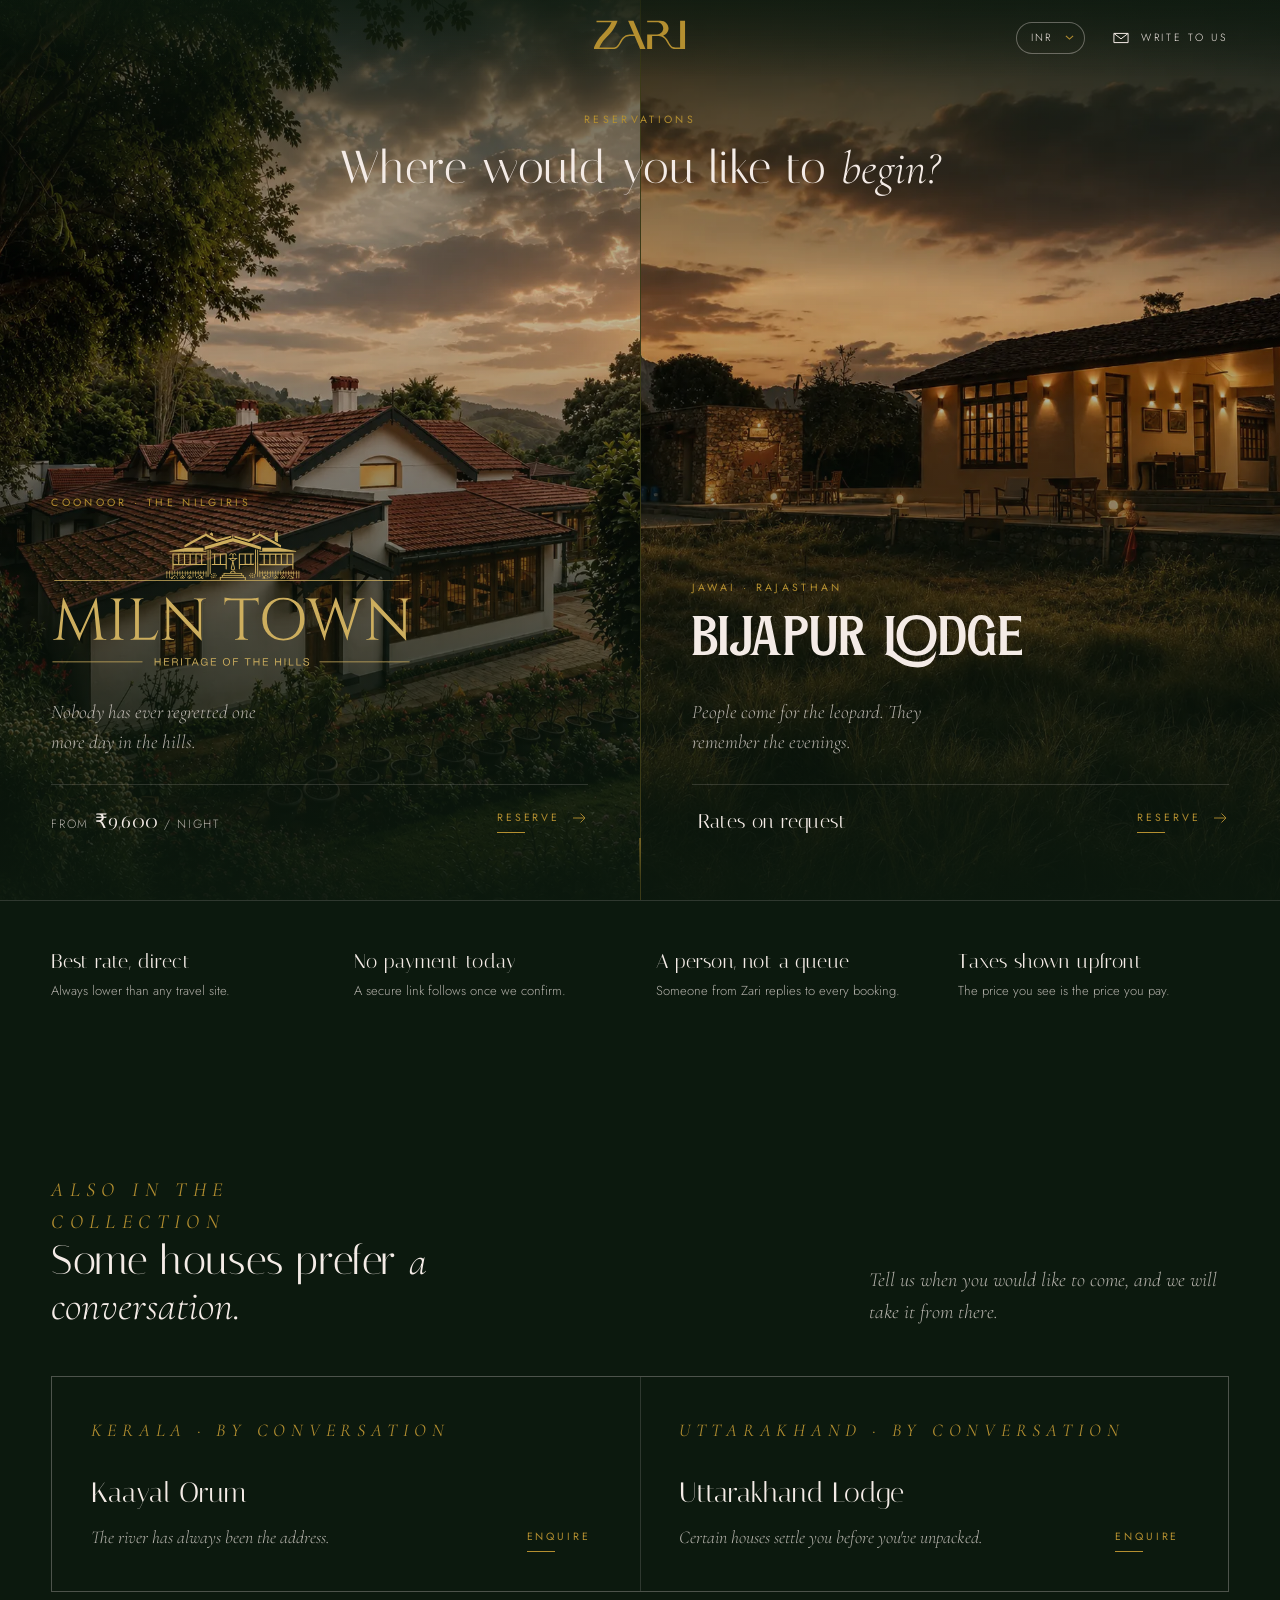
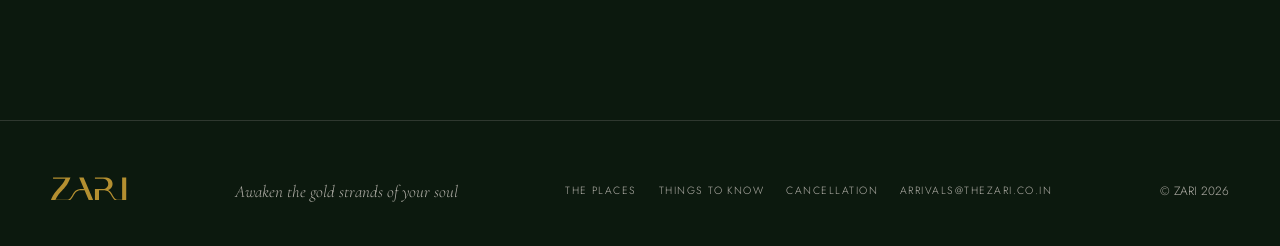
==== index.html @ 020447b3 "Add ZARI direct booking experience Replaces the Stayflexi booking engine with a branded, mobile-firs" ====
<!doctype html>
<html lang="en">
<head>
  <meta charset="utf-8">
  <meta name="viewport" content="width=device-width, initial-scale=1, viewport-fit=cover">
  <title>Reserve Your Stay · ZARI</title>
  <meta name="description" content="Reserve a stay at a ZARI house — Miln Town in the Nilgiris or Bijapur Lodge in leopard country. Best rates, booked directly.">
  <meta name="theme-color" content="#0C190E">
  <meta property="og:title" content="Reserve Your Stay · ZARI">
  <meta property="og:description" content="Places with a life of their own. Book directly with ZARI.">
  <meta property="og:image" content="assets/img/hero-miln-town.webp">
  <link rel="icon" href="assets/logos/zari.svg" type="image/svg+xml">

  <link rel="preconnect" href="https://fonts.googleapis.com">
  <link rel="preconnect" href="https://fonts.gstatic.com" crossorigin>
  <link href="https://fonts.googleapis.com/css2?family=Cormorant+Garamond:ital,wght@0,400;0,500;1,300;1,400&family=Italiana&family=Jost:wght@300;400;500&display=swap" rel="stylesheet">
  <link rel="stylesheet" href="assets/css/zari.css">
  <link rel="preload" as="image" href="assets/img/hero-miln-town.webp">
</head>
<body>
  <a class="skip" href="#view">Skip to content</a>

  <header class="topbar" id="topbar">
    <div class="topbar__left">
      <a class="topbar__back" href="#/" hidden>
        <svg viewBox="0 0 24 24" aria-hidden="true"><path d="M15 5l-7 7 7 7" fill="none" stroke="currentColor" stroke-width="1.3"/></svg>
        <span>All houses</span>
      </a>
    </div>
    <a class="topbar__logo" href="#/" aria-label="ZARI — all houses" data-logo="zari"></a>
    <div class="topbar__right">
      <label class="currency">
        <span class="sr-only">Display currency</span>
        <select id="currency"></select>
      </label>
      <a class="topbar__help" id="help-link" href="mailto:arrivals@thezari.co.in" aria-label="Write to reservations">
        <svg viewBox="0 0 24 24" aria-hidden="true"><path d="M3.5 6.5h17v11h-17z M3.5 6.5l8.5 6.5 8.5-6.5" fill="none" stroke="currentColor" stroke-width="1.2"/></svg>
        <span>Write to us</span>
      </a>
    </div>
  </header>

  <main id="view" tabindex="-1"></main>

  <div class="mobilebar" id="mobilebar" hidden></div>
  <div class="layer" id="layer" hidden></div>
  <div class="toast" id="toast" role="status" aria-live="polite"></div>

  <noscript>
    <p style="padding:6rem 1.5rem;text-align:center;color:#F4EBE6;font-family:Georgia,serif">
      Reservations need JavaScript. You can also write to
      <a style="color:#B48F30" href="mailto:arrivals@thezari.co.in">arrivals@thezari.co.in</a>.
    </p>
  </noscript>

  <script src="assets/js/logos.js"></script>
  <script src="assets/js/data.js"></script>
  <script src="assets/js/app.js"></script>
</body>
</html>
---- assets/css/zari.css ----
/* ==========================================================================
   ZARI — Reservations
   Palette: forest #0C190E / #112616 · cream #F4EBE6 / sand #E0D5CE
            gold #B48F30 · earth #291613
   Type:    Italiana (display) · Cormorant Garamond (voice) · Jost (UI)
   ========================================================================== */

:root {
  --forest-950: #0C190E;
  --forest-900: #112616;
  --forest-800: #1A3322;
  --forest-700: #26422F;
  --cream: #F4EBE6;
  --cream-2: #FAF5F1;
  --sand: #E0D5CE;
  --sand-2: #D3C5BB;
  --gold: #B48F30;
  --gold-soft: #CDAE5E;
  --gold-ink: #8A6A1F;        /* gold for text on cream (AA for large text) */
  --earth: #291613;
  --earth-70: rgba(41, 22, 19, .72);
  --earth-50: rgba(41, 22, 19, .55);
  --earth-15: rgba(41, 22, 19, .14);
  --earth-08: rgba(41, 22, 19, .08);
  --on-dark: #F4EBE6;
  --on-dark-70: rgba(244, 235, 230, .72);
  --on-dark-45: rgba(244, 235, 230, .45);
  --on-dark-15: rgba(244, 235, 230, .15);
  --danger: #9B3B2A;

  --display: "Italiana", "Didot", Georgia, serif;
  --serif: "Cormorant Garamond", Georgia, serif;
  --sans: "Jost", "Helvetica Neue", Arial, sans-serif;

  --gutter: clamp(16px, 4vw, 56px);
  --max: 1320px;
  --radius: 2px;
  --ease: cubic-bezier(.22, .61, .36, 1);
  --ease-slow: cubic-bezier(.16, 1, .3, 1);
  --topbar-h: 76px;
}

*, *::before, *::after { box-sizing: border-box; }
[hidden] { display: none !important; }
html { -webkit-text-size-adjust: 100%; scroll-behavior: smooth; }
body {
  margin: 0;
  background: var(--forest-950);
  color: var(--earth);
  font-family: var(--sans);
  font-weight: 300;
  font-size: 15px;
  line-height: 1.6;
  -webkit-font-smoothing: antialiased;
  text-rendering: optimizeLegibility;
  overflow-x: hidden;
}
img { display: block; max-width: 100%; }
button, input, select, textarea { font: inherit; color: inherit; }
button { cursor: pointer; background: none; border: 0; padding: 0; }
a { color: inherit; }
:focus-visible { outline: 1px solid var(--gold); outline-offset: 3px; }
.sr-only { position: absolute; width: 1px; height: 1px; overflow: hidden; clip: rect(0 0 0 0); white-space: nowrap; }
.skip { position: absolute; left: -999px; top: 8px; z-index: 100; background: var(--cream); color: var(--forest-950); padding: 8px 14px; }
.skip:focus { left: 8px; }
main:focus { outline: none; }
body.is-locked { overflow: hidden; }

/* ---------- Type ---------- */
.eyebrow {
  font-family: var(--sans);
  font-size: 10.5px;
  font-weight: 400;
  letter-spacing: .32em;
  text-transform: uppercase;
  margin: 0 0 18px;
  color: var(--gold-ink);
}
.on-dark .eyebrow, .eyebrow--light { color: var(--gold); }
.display {
  font-family: var(--display);
  font-weight: 400;
  letter-spacing: .01em;
  line-height: 1.08;
  margin: 0;
}
.display em, h1 em, h2 em {
  font-family: var(--serif);
  font-style: italic;
  font-weight: 300;
  letter-spacing: 0;
}
.voice { font-family: var(--serif); font-style: italic; font-weight: 300; }
.rule { display: block; width: 42px; height: 1px; background: var(--gold); margin: 22px 0; border: 0; }

/* ---------- Buttons ---------- */
.btn {
  display: inline-flex; align-items: center; justify-content: center; gap: 12px;
  min-height: 52px; padding: 0 30px;
  font-family: var(--sans); font-size: 11px; font-weight: 500;
  letter-spacing: .26em; text-transform: uppercase; text-decoration: none;
  border: 1px solid transparent; border-radius: var(--radius);
  transition: background .4s var(--ease), color .4s var(--ease), border-color .4s var(--ease), transform .4s var(--ease);
  white-space: nowrap;
}
.btn svg { width: 16px; height: 16px; transition: transform .4s var(--ease); }
.btn:hover svg { transform: translateX(4px); }
.btn--gold { background: var(--gold); color: var(--forest-950); }
.btn--gold:hover { background: var(--gold-soft); }
.btn--dark { background: var(--forest-950); color: var(--cream); }
.btn--dark:hover { background: var(--forest-800); }
.btn--ghost { border-color: var(--earth-15); color: var(--earth); }
.btn--ghost:hover { border-color: var(--earth); }
.btn--ghost-light { border-color: var(--on-dark-45); color: var(--on-dark); }
.btn--ghost-light:hover { border-color: var(--on-dark); background: rgba(244,235,230,.06); }
.btn--block { width: 100%; }
.btn[disabled], .btn.is-disabled { opacity: .45; pointer-events: none; }

.link-line {
  display: inline-flex; align-items: center; gap: 10px;
  font-size: 10.5px; font-weight: 400; letter-spacing: .28em; text-transform: uppercase;
  text-decoration: none; padding-bottom: 6px;
  background: linear-gradient(currentColor, currentColor) left bottom / 28px 1px no-repeat;
  transition: background-size .5s var(--ease);
}
.link-line:hover { background-size: 100% 1px; }

/* ---------- Top bar ---------- */
.topbar {
  position: fixed; inset: 0 0 auto 0; z-index: 40;
  height: var(--topbar-h);
  display: grid; grid-template-columns: 1fr auto 1fr; align-items: center;
  padding: 0 var(--gutter);
  padding-top: env(safe-area-inset-top);
  color: var(--on-dark);
  transition: background .5s var(--ease), color .5s var(--ease), box-shadow .5s var(--ease), transform .5s var(--ease);
}
.topbar::before {
  content: ""; position: absolute; inset: 0; z-index: -1; pointer-events: none;
  background: linear-gradient(to bottom, rgba(12,25,14,.55), rgba(12,25,14,0));
  transition: opacity .5s var(--ease);
}
.topbar.is-solid { background: rgba(12, 25, 14, .94); backdrop-filter: blur(14px); -webkit-backdrop-filter: blur(14px); }
.topbar.is-solid::before { opacity: 0; }
.topbar.is-light { background: rgba(244, 235, 230, .94); color: var(--forest-950); box-shadow: 0 1px 0 var(--earth-08); backdrop-filter: blur(14px); -webkit-backdrop-filter: blur(14px); }
.topbar.is-light::before { opacity: 0; }
.topbar.is-light .topbar__logo { color: var(--forest-950); }
.topbar__logo { display: block; width: 92px; color: var(--gold); justify-self: center; }
.topbar__logo svg, .topbar__logo img { width: 100%; height: auto; }
.topbar__left { justify-self: start; }
.topbar__right { justify-self: end; display: flex; align-items: center; gap: clamp(10px, 2vw, 26px); }
.topbar__back, .topbar__help {
  display: inline-flex; align-items: center; gap: 10px; text-decoration: none;
  font-size: 10.5px; letter-spacing: .26em; text-transform: uppercase;
}
.topbar__back svg, .topbar__help svg { width: 20px; height: 20px; }
.currency select {
  appearance: none; -webkit-appearance: none;
  background: transparent; border: 1px solid currentColor; border-color: color-mix(in srgb, currentColor 35%, transparent);
  border-radius: 40px; padding: 7px 26px 7px 14px;
  font-size: 10.5px; letter-spacing: .18em; cursor: pointer;
  background-image: url("data:image/svg+xml,%3Csvg xmlns='http://www.w3.org/2000/svg' viewBox='0 0 10 6'%3E%3Cpath d='M1 1l4 4 4-4' fill='none' stroke='%23B48F30' stroke-width='1.2'/%3E%3C/svg%3E");
  background-repeat: no-repeat; background-position: right 10px center; background-size: 9px;
}
.currency option { color: var(--earth); }

@media (max-width: 720px) {
  :root { --topbar-h: 64px; }
  .topbar__logo { width: 78px; }
  .topbar__back span, .topbar__help span { display: none; }
}

/* ---------- View transitions ---------- */
#view { min-height: 100vh; }
#view.is-leaving { opacity: 0; transition: opacity .35s var(--ease); }
#view.is-entering { animation: viewIn .9s var(--ease-slow) both; }
@keyframes viewIn { from { opacity: 0; transform: translateY(14px); } to { opacity: 1; transform: none; } }

.reveal { opacity: 0; transform: translateY(28px); transition: opacity 1.1s var(--ease-slow), transform 1.1s var(--ease-slow); }
.reveal.is-in { opacity: 1; transform: none; }
.reveal[data-delay="1"] { transition-delay: .12s; }
.reveal[data-delay="2"] { transition-delay: .24s; }
.reveal[data-delay="3"] { transition-delay: .36s; }

/* ==========================================================================
   LANDING — choose a house
   ========================================================================== */
.landing { background: var(--forest-950); color: var(--on-dark); }
.landing__stage { position: relative; height: 100vh; height: 100svh; min-height: 620px; display: flex; }
.landing__intro {
  position: absolute; z-index: 3; left: 0; right: 0; top: calc(var(--topbar-h) + clamp(12px, 4vh, 48px));
  text-align: center; pointer-events: none; padding: 0 var(--gutter);
}
.landing__intro .eyebrow { color: var(--gold); margin-bottom: 14px; }
.landing__intro h1 { font-size: clamp(30px, 3.6vw, 54px); color: var(--on-dark); }

.panel {
  position: relative; flex: 1 1 0; overflow: hidden; text-decoration: none; color: var(--on-dark);
  transition: flex-grow 1.1s var(--ease-slow);
  isolation: isolate;
}
.panel + .panel { border-left: 1px solid rgba(180,143,48,.28); }
.panel__media { position: absolute; inset: 0; z-index: -2; }
.panel__media img {
  width: 100%; height: 100%; object-fit: cover;
  transform: scale(1.08); transition: transform 2.4s var(--ease-slow), filter 1.2s var(--ease);
  filter: saturate(.92) brightness(.82);
  animation: kenburns 22s var(--ease) infinite alternate;
}
@keyframes kenburns { from { transform: scale(1.08) translate3d(0,0,0); } to { transform: scale(1.16) translate3d(-1.5%, -1%, 0); } }
.panel__shade {
  position: absolute; inset: 0; z-index: -1;
  background:
    linear-gradient(to bottom, rgba(12,25,14,.72) 0%, rgba(12,25,14,.05) 32%, rgba(12,25,14,.2) 48%, rgba(12,25,14,.94) 100%);
  transition: background .8s var(--ease);
}
.panel__content {
  position: absolute; left: 0; right: 0; bottom: 0;
  padding: 0 clamp(24px, 4vw, 64px) clamp(32px, 7vh, 72px);
  display: flex; flex-direction: column; align-items: flex-start;
}
.panel__region { color: var(--gold); }
.panel__logo { width: min(100%, var(--logo-w, 340px)); color: var(--on-dark); margin-bottom: 22px; transition: color .6s var(--ease); }
.panel__logo svg, .panel__logo img { width: 100%; height: auto; }
.panel--miln-town .panel__logo { --logo-w: 360px; color: var(--gold-soft); }
.panel--bijapur-lodge .panel__logo { --logo-w: 330px; }
.panel__tag { font-family: var(--serif); font-style: italic; font-size: clamp(18px, 1.5vw, 22px); color: var(--on-dark-70); margin: 0 0 26px; max-width: 30ch; }
.panel__meta {
  width: 100%; display: flex; justify-content: space-between; align-items: center; gap: 20px;
  padding-top: 20px; border-top: 1px solid var(--on-dark-15);
}
.panel__price { font-size: 12px; letter-spacing: .14em; text-transform: uppercase; color: var(--on-dark-70); }
.panel__price strong { font-family: var(--display); font-weight: 400; letter-spacing: .02em; text-transform: none; font-size: 20px; color: var(--on-dark); margin-left: 6px; }
.panel__cta { color: var(--gold); }
.panel__cta svg { width: 18px; height: 18px; transition: transform .5s var(--ease); }

@media (hover: hover) and (min-width: 900px) {
  .landing__stage:hover .panel { flex-grow: .8; }
  .landing__stage .panel:hover { flex-grow: 1.35; }
  .panel:hover .panel__media img { filter: saturate(1) brightness(.92); }
  .panel:hover .panel__cta svg { transform: translateX(6px); }
  .panel:hover .panel__shade { background: linear-gradient(to bottom, rgba(12,25,14,.6) 0%, rgba(12,25,14,0) 34%, rgba(12,25,14,0) 50%, rgba(12,25,14,.86) 100%); }
}

.landing__scroll {
  position: absolute; z-index: 3; left: 50%; bottom: 18px; transform: translateX(-50%);
  width: 1px; height: 44px; background: linear-gradient(var(--gold), transparent);
  animation: drip 2.4s var(--ease) infinite;
}
@keyframes drip { 0% { transform: translateX(-50%) scaleY(0); transform-origin: top; } 50% { transform: translateX(-50%) scaleY(1); transform-origin: top; } 51% { transform-origin: bottom; } 100% { transform: translateX(-50%) scaleY(0); transform-origin: bottom; } }

.collection { padding: clamp(72px, 10vw, 140px) var(--gutter); max-width: var(--max); margin: 0 auto; }
.collection__head { display: grid; grid-template-columns: 1fr 1fr; gap: 40px; align-items: end; margin-bottom: 48px; }
.collection__head h2 { font-size: clamp(30px, 3.2vw, 46px); color: var(--on-dark); }
.collection__head p { color: var(--on-dark-70); font-family: var(--serif); font-style: italic; font-size: 20px; margin: 0; max-width: 40ch; justify-self: end; }
.collection__grid { display: grid; grid-template-columns: repeat(2, 1fr); gap: 1px; background: var(--on-dark-15); border: 1px solid var(--on-dark-15); }
.soon {
  background: var(--forest-950); padding: clamp(28px, 3vw, 44px); text-decoration: none; color: var(--on-dark);
  display: grid; grid-template-columns: 1fr auto; gap: 8px 20px; align-items: end;
  transition: background .5s var(--ease);
}
.soon:hover { background: var(--forest-900); }
.soon h3 { font-family: var(--display); font-weight: 400; font-size: clamp(24px, 2.2vw, 32px); margin: 0; grid-column: 1; }
.soon p { margin: 0; grid-column: 1; color: var(--on-dark-70); font-family: var(--serif); font-style: italic; font-size: 18px; }
.soon .eyebrow { grid-column: 1 / -1; margin-bottom: 18px; }
.soon .link-line { grid-column: 2; grid-row: 2 / 4; color: var(--gold); }

.promise { border-top: 1px solid var(--on-dark-15); }
.promise ul { list-style: none; margin: 0 auto; padding: 44px var(--gutter); max-width: var(--max); display: grid; grid-template-columns: repeat(4, 1fr); gap: 32px; }
.promise li { color: var(--on-dark-70); font-size: 13px; }
.promise strong { display: block; font-family: var(--display); font-weight: 400; font-size: 20px; color: var(--on-dark); margin-bottom: 4px; letter-spacing: .02em; }

@media (max-width: 899px) {
  .landing__stage { flex-direction: column; height: auto; min-height: 0; }
  .landing__intro { position: relative; top: 0; padding: calc(var(--topbar-h) + 36px) var(--gutter) 32px; text-align: left; }
  .panel { flex: none; height: 76vh; height: 76svh; min-height: 520px; }
  .panel + .panel { border-left: 0; border-top: 1px solid rgba(180,143,48,.28); }
  .panel__shade { background: linear-gradient(to bottom, rgba(12,25,14,.25) 0%, rgba(12,25,14,0) 30%, rgba(12,25,14,.9) 100%); }
  .landing__scroll { display: none; }
  .collection__head { grid-template-columns: 1fr; gap: 16px; }
  .collection__head p { justify-self: start; }
  .collection__grid { grid-template-columns: 1fr; }
  .promise ul { grid-template-columns: 1fr 1fr; gap: 28px 20px; }
}

/* ==========================================================================
   PROPERTY
   ========================================================================== */
.hero { position: relative; height: 100vh; height: 100svh; min-height: 640px; color: var(--on-dark); overflow: hidden; background: var(--forest-950); }
.hero__media { position: absolute; inset: 0; }
.hero__media img { width: 100%; height: 100%; object-fit: cover; transform: scale(1.06); animation: heroIn 2.8s var(--ease-slow) both; filter: brightness(.86); }
@keyframes heroIn { from { transform: scale(1.18); opacity: 0; } to { transform: scale(1.06); opacity: 1; } }
.hero__shade { position: absolute; inset: 0; background: linear-gradient(to bottom, rgba(12,25,14,.55) 0%, rgba(12,25,14,.1) 30%, rgba(12,25,14,.25) 60%, rgba(12,25,14,.92) 100%); }
.hero__inner {
  position: relative; height: 100%; display: flex; flex-direction: column; align-items: center; justify-content: center;
  text-align: center; padding: var(--topbar-h) var(--gutter) 150px;
}
.hero__logo { width: min(78vw, var(--logo-w, 460px)); color: var(--on-dark); margin: 0 0 26px; animation: rise 1.6s .3s var(--ease-slow) both; }
.hero__logo svg, .hero__logo img { width: 100%; height: auto; }
.hero--miln-town .hero__logo { --logo-w: 500px; color: var(--gold-soft); }
.hero--bijapur-lodge .hero__logo { --logo-w: 480px; }
.hero__region { animation: rise 1.4s .15s var(--ease-slow) both; color: var(--gold); }
.hero__tag { font-family: var(--serif); font-style: italic; font-size: clamp(19px, 1.8vw, 26px); color: var(--on-dark-70); margin: 0; max-width: 34ch; animation: rise 1.6s .5s var(--ease-slow) both; }
@keyframes rise { from { opacity: 0; transform: translateY(24px); } to { opacity: 1; transform: none; } }

/* Search bar */
.search {
  position: absolute; left: 0; right: 0; bottom: clamp(28px, 6vh, 56px); margin: 0 auto;
  width: min(calc(100% - 2 * var(--gutter)), 980px);
  display: grid; grid-template-columns: 1fr 1fr 1.1fr auto;
  background: rgba(244, 235, 230, .97); color: var(--earth);
  box-shadow: 0 30px 60px -20px rgba(0,0,0,.45);
  animation: rise 1.4s .7s var(--ease-slow) both;
  backdrop-filter: blur(10px); -webkit-backdrop-filter: blur(10px);
}
.search__field {
  text-align: left; padding: 18px 26px; min-height: 76px; display: flex; flex-direction: column; justify-content: center; gap: 2px;
  border-right: 1px solid var(--earth-08); transition: background .3s var(--ease);
}
.search__field:hover { background: rgba(255,255,255,.55); }
.search__label { font-size: 10px; letter-spacing: .28em; text-transform: uppercase; color: var(--gold-ink); }
.search__value { font-family: var(--display); font-size: 20px; letter-spacing: .02em; color: var(--forest-950); white-space: nowrap; overflow: hidden; text-overflow: ellipsis; }
.search__value.is-empty { color: var(--earth-50); }
.search .btn { min-height: 100%; height: auto; padding: 0 34px; border-radius: 0; }

.search--inline { position: static; transform: none; width: 100%; animation: none; box-shadow: none; border: 1px solid var(--earth-15); background: var(--cream-2); }

@media (max-width: 760px) {
  .hero { min-height: 600px; }
  .hero__inner { padding-bottom: 230px; }
  .search { grid-template-columns: 1fr 1fr; bottom: 20px; }
  .search__field { min-height: 68px; padding: 14px 18px; }
  .search__field:nth-child(2) { border-right: 0; }
  .search__field:nth-child(3) { grid-column: 1 / -1; border-right: 0; border-top: 1px solid var(--earth-08); }
  .search .btn { grid-column: 1 / -1; min-height: 56px; }
  .search__value { font-size: 18px; }
}

/* Story */
.section { background: var(--cream); padding: clamp(72px, 10vw, 150px) var(--gutter); }
.section--sand { background: var(--sand); }
.section--dark { background: var(--forest-900); color: var(--on-dark); }
.wrap { max-width: var(--max); margin: 0 auto; }
.story { display: grid; grid-template-columns: 5fr 6fr; gap: clamp(32px, 7vw, 120px); align-items: start; }
.story h2 { font-size: clamp(34px, 4.2vw, 64px); color: var(--forest-950); }
.story__text p { font-family: var(--serif); font-size: clamp(19px, 1.5vw, 23px); line-height: 1.55; color: var(--earth-70); margin: 0 0 36px; }
.facts { display: grid; grid-template-columns: repeat(2, 1fr); gap: 0; margin: 0; border-top: 1px solid var(--earth-15); }
.facts div { padding: 20px 0; border-bottom: 1px solid var(--earth-15); }
.facts div:nth-child(odd) { padding-right: 20px; }
.facts dt { font-size: 10px; letter-spacing: .28em; text-transform: uppercase; color: var(--gold-ink); margin-bottom: 4px; }
.facts dd { margin: 0; font-family: var(--display); font-size: 21px; color: var(--forest-950); }

.gallery {
  display: grid; grid-auto-flow: column; grid-auto-columns: clamp(240px, 28vw, 420px); gap: 14px;
  overflow-x: auto; scroll-snap-type: x mandatory; padding: clamp(56px, 7vw, 96px) var(--gutter) 6px;
  margin: 0 calc(-1 * var(--gutter)); scrollbar-width: none; cursor: grab;
}
.gallery::-webkit-scrollbar { display: none; }
.gallery figure { margin: 0; scroll-snap-align: start; overflow: hidden; aspect-ratio: 4 / 5; background: var(--sand); }
.gallery figure:nth-child(even) { margin-top: 48px; }
.gallery img { width: 100%; height: 100%; object-fit: cover; transition: transform 1.6s var(--ease-slow); }
.gallery figure:hover img { transform: scale(1.05); }
.highlights { display: flex; flex-wrap: wrap; gap: 10px 34px; margin: 44px 0 0; padding: 0; list-style: none; }
.highlights li { font-family: var(--serif); font-style: italic; font-size: 19px; color: var(--earth-70); display: flex; align-items: center; gap: 12px; }
.highlights li::before { content: ""; width: 5px; height: 5px; transform: rotate(45deg); background: var(--gold); }

@media (max-width: 860px) {
  .story { grid-template-columns: 1fr; }
  .gallery figure:nth-child(even) { margin-top: 0; }
  .gallery { grid-auto-columns: 74vw; }
}

/* Rooms */
.rooms-head { display: flex; justify-content: space-between; align-items: end; gap: 24px; margin-bottom: clamp(36px, 5vw, 64px); flex-wrap: wrap; }
.rooms-head h2 { font-size: clamp(34px, 4.2vw, 60px); color: var(--forest-950); }
.rooms-head__dates { display: flex; gap: 10px; flex-wrap: wrap; }
.pill {
  display: inline-flex; align-items: center; gap: 10px; padding: 10px 18px; border: 1px solid var(--earth-15); border-radius: 40px;
  font-size: 12px; letter-spacing: .06em; background: transparent; transition: border-color .3s var(--ease), background .3s var(--ease);
}
.pill:hover { border-color: var(--earth); }
.pill svg { width: 16px; height: 16px; color: var(--gold-ink); }

.booking { display: grid; grid-template-columns: minmax(0, 1fr) 380px; gap: clamp(28px, 4vw, 56px); align-items: start; }
.rooms { display: grid; gap: clamp(28px, 4vw, 48px); }

.room { background: var(--cream-2); display: grid; grid-template-columns: minmax(0, 1.05fr) minmax(0, 1fr); box-shadow: 0 1px 0 var(--earth-08); }
.room__media { position: relative; min-height: 100%; background: var(--sand); }
.carousel { position: relative; height: 100%; min-height: 420px; overflow: hidden; }
.carousel__track { display: flex; height: 100%; overflow-x: auto; scroll-snap-type: x mandatory; scrollbar-width: none; scroll-behavior: smooth; }
.carousel__track::-webkit-scrollbar { display: none; }
.carousel__track img { flex: 0 0 100%; width: 100%; height: 100%; object-fit: cover; scroll-snap-align: start; background: var(--sand); }
.carousel__nav { position: absolute; bottom: 16px; right: 16px; display: flex; gap: 6px; }
.carousel__btn {
  width: 40px; height: 40px; display: grid; place-items: center; border-radius: 50%;
  background: rgba(244,235,230,.92); color: var(--forest-950); transition: background .3s var(--ease), transform .3s var(--ease);
}
.carousel__btn:hover { background: #fff; transform: scale(1.05); }
.carousel__btn svg { width: 16px; height: 16px; }
.carousel__count { position: absolute; left: 16px; bottom: 22px; font-size: 11px; letter-spacing: .2em; color: var(--on-dark); text-shadow: 0 1px 8px rgba(0,0,0,.5); }

.room__body { padding: clamp(24px, 3vw, 40px); display: flex; flex-direction: column; }
.room__body .eyebrow { margin-bottom: 12px; }
.room__name { font-family: var(--display); font-weight: 400; font-size: clamp(28px, 2.6vw, 38px); margin: 0 0 6px; color: var(--forest-950); line-height: 1.1; }
.room__summary { font-family: var(--serif); font-style: italic; font-size: 19px; color: var(--earth-70); margin: 0 0 16px; }
.room__desc { font-size: 14px; color: var(--earth-70); margin: 0 0 16px; }
.chips { list-style: none; padding: 0; margin: 0 0 24px; display: flex; flex-wrap: wrap; gap: 6px; }
.chips li { font-size: 11px; letter-spacing: .06em; padding: 5px 11px; border: 1px solid var(--earth-15); border-radius: 30px; color: var(--earth-70); }

.plans { display: grid; gap: 8px; margin: auto 0 18px; border: 0; padding: 0; }
.plans legend { font-size: 10px; letter-spacing: .28em; text-transform: uppercase; color: var(--gold-ink); margin-bottom: 10px; padding: 0; }
.plan {
  position: relative; display: grid; grid-template-columns: auto 1fr auto; gap: 2px 14px; align-items: center;
  padding: 14px 16px; border: 1px solid var(--earth-15); cursor: pointer; transition: border-color .3s var(--ease), background .3s var(--ease);
}
.plan:hover { border-color: var(--earth-50); }
.plan input { position: absolute; opacity: 0; pointer-events: none; }
.plan__dot { grid-row: 1 / 3; width: 16px; height: 16px; border: 1px solid var(--earth-50); border-radius: 50%; position: relative; transition: border-color .3s; }
.plan__dot::after { content: ""; position: absolute; inset: 3px; border-radius: 50%; background: var(--forest-950); transform: scale(0); transition: transform .3s var(--ease); }
.plan input:checked ~ .plan__dot { border-color: var(--forest-950); }
.plan input:checked ~ .plan__dot::after { transform: scale(1); }
.plan:has(input:checked) { border-color: var(--forest-950); background: rgba(255,255,255,.6); }
.plan input:focus-visible ~ .plan__dot { outline: 1px solid var(--gold); outline-offset: 3px; }
.plan__name { font-weight: 400; font-size: 14px; color: var(--forest-950); }
.plan__detail { grid-column: 2; font-size: 12px; color: var(--earth-50); }
.plan__price { grid-row: 1 / 3; grid-column: 3; text-align: right; font-family: var(--display); font-size: 21px; color: var(--forest-950); line-height: 1.1; }
.plan__price s { display: block; font-family: var(--sans); font-size: 11px; color: var(--earth-50); }
.plan__price small { display: block; font-family: var(--sans); font-size: 10px; letter-spacing: .12em; text-transform: uppercase; color: var(--earth-50); }
.room__foot { display: flex; align-items: center; justify-content: space-between; gap: 14px; flex-wrap: wrap; }
.room__note { font-size: 12px; color: var(--earth-50); }
.room__note strong { color: var(--gold-ink); font-weight: 400; }
.room .btn { flex: 1 1 auto; max-width: 260px; }
.btn.is-added { background: var(--gold); color: var(--forest-950); }

.direct { display: inline-flex; align-items: center; gap: 8px; font-size: 10px; letter-spacing: .24em; text-transform: uppercase; color: var(--gold-ink); }
.direct::before { content: ""; width: 18px; height: 1px; background: currentColor; }

@media (max-width: 1100px) {
  .booking { grid-template-columns: 1fr; }
  .booking > .summary { display: none; }
}
@media (max-width: 760px) {
  .room { grid-template-columns: 1fr; }
  .carousel { min-height: 0; aspect-ratio: 4 / 3; }
}

/* Summary */
.summary {
  position: sticky; top: calc(var(--topbar-h) + 24px);
  background: var(--forest-950); color: var(--on-dark); padding: 30px 28px;
  max-height: calc(100vh - var(--topbar-h) - 48px); overflow: auto;
}
.summary h3 { font-family: var(--display); font-weight: 400; font-size: 28px; margin: 0 0 4px; }
.summary__prop { font-family: var(--serif); font-style: italic; color: var(--on-dark-70); font-size: 17px; margin: 0 0 22px; }
.summary__when { display: grid; grid-template-columns: 1fr 1fr; border: 1px solid var(--on-dark-15); margin-bottom: 8px; }
.summary__when button { text-align: left; padding: 12px 14px; transition: background .3s; }
.summary__when button:hover { background: rgba(244,235,230,.05); }
.summary__when button + button { border-left: 1px solid var(--on-dark-15); }
.summary__when span { display: block; font-size: 9.5px; letter-spacing: .26em; text-transform: uppercase; color: var(--gold); }
.summary__when strong { font-family: var(--display); font-weight: 400; font-size: 17px; }
.summary__guests { width: 100%; text-align: left; padding: 12px 14px; border: 1px solid var(--on-dark-15); display: flex; justify-content: space-between; font-size: 13px; }
.summary__guests:hover { background: rgba(244,235,230,.05); }
.summary__guests em { color: var(--gold); font-style: normal; font-size: 10px; letter-spacing: .2em; text-transform: uppercase; }
.summary__empty { font-family: var(--serif); font-style: italic; font-size: 18px; color: var(--on-dark-45); padding: 26px 0; margin: 0; text-align: center; border-bottom: 1px solid var(--on-dark-15); }
.lines { list-style: none; margin: 18px 0 0; padding: 0; }
.line { padding: 16px 0; border-bottom: 1px solid var(--on-dark-15); display: grid; grid-template-columns: 1fr auto; gap: 4px 12px; animation: rise .6s var(--ease-slow) both; }
.line__name { font-family: var(--display); font-size: 19px; }
.line__plan { grid-column: 1; font-size: 12px; color: var(--on-dark-70); }
.line__price { grid-column: 2; grid-row: 1; text-align: right; font-family: var(--display); font-size: 18px; }
.line__remove { grid-column: 2; grid-row: 2; justify-self: end; font-size: 10px; letter-spacing: .2em; text-transform: uppercase; color: var(--on-dark-45); }
.line__remove:hover { color: var(--on-dark); }
.line__occ { grid-column: 1 / -1; display: flex; gap: 18px; margin-top: 8px; flex-wrap: wrap; }
.mini-step { display: inline-flex; align-items: center; gap: 8px; font-size: 12px; color: var(--on-dark-70); }
.mini-step button { width: 24px; height: 24px; border: 1px solid var(--on-dark-15); border-radius: 50%; display: grid; place-items: center; font-size: 14px; line-height: 1; color: var(--on-dark); }
.mini-step button:hover:not([disabled]) { border-color: var(--gold); }
.mini-step button[disabled] { opacity: .3; cursor: default; }
.mini-step output { min-width: 14px; text-align: center; color: var(--on-dark); }

.totals { margin: 18px 0 0; display: grid; gap: 6px; font-size: 13px; color: var(--on-dark-70); }
.totals div { display: flex; justify-content: space-between; }
.totals .grand { margin-top: 10px; padding-top: 14px; border-top: 1px solid var(--on-dark-15); color: var(--on-dark); align-items: baseline; }
.totals .grand span { font-size: 10.5px; letter-spacing: .26em; text-transform: uppercase; }
.totals .grand strong { font-family: var(--display); font-weight: 400; font-size: 30px; }
.totals .approx { font-size: 11px; color: var(--on-dark-45); justify-content: flex-end; }
.summary__note { font-size: 12px; color: var(--on-dark-45); margin: 14px 0 20px; }
.summary__warn { font-size: 12.5px; color: var(--gold-soft); margin: 14px 0 0; }
.summary .btn--gold { width: 100%; }

/* Mobile bottom bar */
.mobilebar {
  position: fixed; left: 0; right: 0; bottom: 0; z-index: 35;
  background: var(--forest-950); color: var(--on-dark);
  padding: 12px var(--gutter) calc(12px + env(safe-area-inset-bottom));
  display: flex; align-items: center; justify-content: space-between; gap: 16px;
  box-shadow: 0 -10px 30px rgba(0,0,0,.25);
  transform: translateY(110%); transition: transform .6s var(--ease-slow);
}
.mobilebar.is-shown { transform: none; }
.mobilebar__info { display: flex; flex-direction: column; line-height: 1.25; min-width: 0; }
.mobilebar__info small { font-size: 10px; letter-spacing: .22em; text-transform: uppercase; color: var(--gold); }
.mobilebar__info strong { font-family: var(--display); font-weight: 400; font-size: 22px; }
.mobilebar__info span { font-size: 11.5px; color: var(--on-dark-70); white-space: nowrap; overflow: hidden; text-overflow: ellipsis; }
.mobilebar .btn { min-height: 48px; padding: 0 22px; }
@media (min-width: 1101px) { .mobilebar { display: none !important; } }

/* Policies */
.policies { display: grid; grid-template-columns: repeat(3, 1fr); gap: clamp(28px, 4vw, 64px); }
.policies h3 { font-family: var(--display); font-weight: 400; font-size: 26px; margin: 0 0 18px; color: var(--forest-950); }
.policies p, .policies li { font-size: 14px; color: var(--earth-70); }
.policies ul { padding: 0; margin: 0; list-style: none; }
.policies li { padding: 10px 0; border-bottom: 1px solid var(--earth-15); }
.times { display: grid; grid-template-columns: 1fr 1fr; border: 1px solid var(--earth-15); margin-bottom: 22px; }
.times div { padding: 16px; }
.times div + div { border-left: 1px solid var(--earth-15); }
.times span { display: block; font-size: 10px; letter-spacing: .26em; text-transform: uppercase; color: var(--gold-ink); }
.times strong { font-family: var(--display); font-weight: 400; font-size: 24px; color: var(--forest-950); }
details.acc { border-bottom: 1px solid var(--earth-15); }
details.acc summary { list-style: none; cursor: pointer; padding: 14px 0; display: flex; justify-content: space-between; gap: 10px; font-size: 13.5px; color: var(--forest-950); }
details.acc summary::-webkit-details-marker { display: none; }
details.acc summary::after { content: "+"; font-size: 18px; line-height: 1; color: var(--gold-ink); transition: transform .3s var(--ease); }
details.acc[open] summary::after { transform: rotate(45deg); }
details.acc ul { padding-bottom: 12px; }
details.acc li { border: 0; padding: 4px 0 4px 16px; position: relative; font-size: 13px; }
details.acc li::before { content: ""; position: absolute; left: 0; top: 13px; width: 6px; height: 1px; background: var(--gold); }
.amen { columns: 2; column-gap: 24px; }
.amen li { break-inside: avoid; }
.address { font-style: normal; font-size: 14px; color: var(--earth-70); margin: 18px 0 14px; }
@media (max-width: 900px) { .policies { grid-template-columns: 1fr; } }

/* Closing band */
.closing { position: relative; color: var(--on-dark); text-align: center; padding: clamp(110px, 16vw, 220px) var(--gutter); overflow: hidden; background: var(--forest-950); }
.closing img { position: absolute; inset: 0; width: 100%; height: 100%; object-fit: cover; opacity: .38; }
.closing > div { position: relative; }
.closing h2 { font-size: clamp(34px, 4.5vw, 66px); margin-bottom: 18px; }
.closing p { font-family: var(--serif); font-style: italic; font-size: 21px; color: var(--on-dark-70); margin: 0 0 36px; }

/* Footer */
.footer { background: var(--forest-950); color: var(--on-dark-70); padding: 56px var(--gutter) calc(40px + env(safe-area-inset-bottom)); border-top: 1px solid var(--on-dark-15); }
.footer__inner { max-width: var(--max); margin: 0 auto; display: flex; justify-content: space-between; align-items: center; gap: 24px; flex-wrap: wrap; font-size: 12px; }
.footer__logo { width: 76px; color: var(--gold); }
.footer__tag { font-family: var(--serif); font-style: italic; font-size: 17px; color: var(--on-dark-70); }
.footer a { text-decoration: none; color: var(--on-dark-70); }
.footer a:hover { color: var(--on-dark); }
.footer nav { display: flex; gap: 22px; flex-wrap: wrap; letter-spacing: .14em; text-transform: uppercase; font-size: 10.5px; }
@media (max-width: 1100px) { .has-mobilebar .footer { padding-bottom: calc(110px + env(safe-area-inset-bottom)); } }

/* ==========================================================================
   LAYER — dialogs & bottom sheets
   ========================================================================== */
.layer { position: fixed; inset: 0; z-index: 60; display: grid; place-items: center; padding: 24px; }
.layer__scrim { position: absolute; inset: 0; background: rgba(12,25,14,.62); backdrop-filter: blur(4px); -webkit-backdrop-filter: blur(4px); animation: fade .4s var(--ease) both; }
.layer.is-closing .layer__scrim { animation: fade .3s var(--ease) reverse both; }
.sheet {
  position: relative; width: min(100%, var(--sheet-w, 760px)); max-height: calc(100vh - 48px); max-height: calc(100dvh - 48px);
  background: var(--cream); color: var(--earth); display: flex; flex-direction: column;
  box-shadow: 0 40px 100px -30px rgba(0,0,0,.6);
  animation: pop .55s var(--ease-slow) both;
}
.layer.is-closing .sheet { animation: pop .3s var(--ease) reverse both; }
@keyframes fade { from { opacity: 0; } to { opacity: 1; } }
@keyframes pop { from { opacity: 0; transform: translateY(18px) scale(.985); } to { opacity: 1; transform: none; } }
.sheet__head { display: flex; justify-content: space-between; align-items: center; gap: 16px; padding: 22px 28px; border-bottom: 1px solid var(--earth-08); }
.sheet__head h2 { font-family: var(--display); font-weight: 400; font-size: 26px; margin: 0; color: var(--forest-950); }
.sheet__head p { margin: 2px 0 0; font-size: 12.5px; color: var(--earth-50); }
.sheet__close { width: 40px; height: 40px; border-radius: 50%; display: grid; place-items: center; flex: none; border: 1px solid var(--earth-15); }
.sheet__close:hover { border-color: var(--earth); }
.sheet__close svg { width: 14px; height: 14px; }
.sheet__body { padding: 24px 28px; overflow: auto; overscroll-behavior: contain; }
.sheet__foot { display: flex; justify-content: space-between; align-items: center; gap: 16px; padding: 16px 28px; border-top: 1px solid var(--earth-08); }
.sheet--dark { background: var(--forest-950); color: var(--on-dark); }
.sheet--dark .sheet__head { border-color: var(--on-dark-15); }
.sheet--dark .sheet__head h2 { color: var(--on-dark); }
.sheet--dark .sheet__close { border-color: var(--on-dark-15); color: var(--on-dark); }

@media (max-width: 720px) {
  .layer { place-items: end stretch; padding: 0; }
  .sheet { width: 100%; max-height: 92vh; max-height: 92dvh; border-radius: 14px 14px 0 0; animation: sheetUp .55s var(--ease-slow) both; }
  .layer.is-closing .sheet { animation: sheetUp .3s var(--ease) reverse both; }
  .sheet__head, .sheet__body, .sheet__foot { padding-left: 20px; padding-right: 20px; }
  .sheet__foot { padding-bottom: calc(16px + env(safe-area-inset-bottom)); }
  .sheet::before { content: ""; position: absolute; top: 7px; left: 50%; width: 38px; height: 4px; margin-left: -19px; border-radius: 4px; background: var(--earth-15); }
  .sheet--dark::before { background: var(--on-dark-15); }
}
@keyframes sheetUp { from { transform: translateY(100%); } to { transform: none; } }

/* Calendar */
.cal { --cell: 44px; }
.cal__nav { display: flex; justify-content: space-between; align-items: center; margin-bottom: 6px; }
.cal__nav button { width: 40px; height: 40px; border-radius: 50%; border: 1px solid var(--earth-15); display: grid; place-items: center; }
.cal__nav button:hover:not([disabled]) { border-color: var(--earth); }
.cal__nav button[disabled] { opacity: .3; cursor: default; }
.cal__nav svg { width: 16px; height: 16px; }
.cal__months { display: grid; grid-template-columns: 1fr 1fr; gap: 40px; }
.cal__month h3 { font-family: var(--display); font-weight: 400; font-size: 21px; text-align: center; margin: -36px 0 16px; color: var(--forest-950); pointer-events: none; }
.cal__month + .cal__month h3 { margin-top: -36px; }
.cal__grid { display: grid; grid-template-columns: repeat(7, 1fr); row-gap: 4px; }
.cal__dow { font-size: 10px; letter-spacing: .14em; text-transform: uppercase; color: var(--earth-50); text-align: center; padding-bottom: 8px; }
.cal__day {
  position: relative; height: var(--cell); display: grid; place-items: center;
  font-size: 14px; color: var(--forest-950); font-variant-numeric: tabular-nums;
}
.cal__day span { position: relative; z-index: 1; width: var(--cell); height: var(--cell); max-width: 100%; display: grid; place-items: center; border-radius: 50%; transition: background .2s, color .2s; }
.cal__day:hover:not([disabled]) span { background: var(--sand); }
.cal__day[disabled] { color: var(--earth-15); cursor: default; text-decoration: line-through; text-decoration-color: transparent; }
.cal__day.is-today span { box-shadow: inset 0 0 0 1px var(--gold); }
.cal__day.in-range::before, .cal__day.is-start.has-end::before, .cal__day.is-end::before {
  content: ""; position: absolute; top: 2px; bottom: 2px; left: 0; right: 0; background: var(--sand);
}
.cal__day.is-start.has-end::before { left: 50%; }
.cal__day.is-end::before { right: 50%; }
.cal__day.is-start span, .cal__day.is-end span { background: var(--forest-950) !important; color: var(--cream); }
.cal__legend { display: flex; gap: 8px; align-items: center; font-size: 12.5px; color: var(--earth-70); }
.cal__legend strong { font-family: var(--display); font-weight: 400; font-size: 18px; color: var(--forest-950); }
@media (max-width: 720px) {
  .cal__nav { display: none; }
  .cal__months { grid-template-columns: 1fr; gap: 28px; }
  .cal__month h3, .cal__month + .cal__month h3 { margin: 0 0 12px; text-align: left; }
  .cal { --cell: 42px; }
}

/* Guests stepper */
.stepper { display: flex; justify-content: space-between; align-items: center; padding: 18px 0; border-bottom: 1px solid var(--earth-08); }
.stepper strong { display: block; font-weight: 400; font-size: 15px; color: var(--forest-950); }
.stepper small { font-size: 12px; color: var(--earth-50); }
.stepper__ctrl { display: flex; align-items: center; gap: 16px; }
.stepper__ctrl button { width: 40px; height: 40px; border-radius: 50%; border: 1px solid var(--earth-15); font-size: 18px; display: grid; place-items: center; color: var(--forest-950); }
.stepper__ctrl button:hover:not([disabled]) { border-color: var(--earth); }
.stepper__ctrl button[disabled] { opacity: .3; cursor: default; }
.stepper__ctrl output { min-width: 22px; text-align: center; font-family: var(--display); font-size: 22px; color: var(--forest-950); }
.hint { font-size: 12.5px; color: var(--earth-50); margin: 16px 0 0; }

/* ==========================================================================
   CHECKOUT
   ========================================================================== */
.checkout { background: var(--cream); padding: calc(var(--topbar-h) + clamp(32px, 5vw, 64px)) var(--gutter) clamp(72px, 8vw, 120px); min-height: 100vh; }
.steps { list-style: none; display: flex; gap: clamp(14px, 3vw, 40px); padding: 0; margin: 0 0 clamp(32px, 4vw, 56px); counter-reset: s; flex-wrap: wrap; }
.steps li { counter-increment: s; font-size: 10.5px; letter-spacing: .24em; text-transform: uppercase; color: var(--earth-50); display: flex; align-items: center; gap: 10px; }
.steps li::before { content: counter(s, decimal-leading-zero); font-family: var(--display); font-size: 15px; letter-spacing: 0; }
.steps li.is-done { color: var(--earth-70); }
.steps li.is-current { color: var(--forest-950); }
.steps li.is-current::before { color: var(--gold-ink); }
.steps a { text-decoration: none; }
.checkout__grid { display: grid; grid-template-columns: minmax(0, 1fr) 420px; gap: clamp(32px, 5vw, 80px); align-items: start; }
.checkout h1 { font-size: clamp(36px, 4vw, 58px); color: var(--forest-950); margin-bottom: 12px; }
.checkout__lede { font-family: var(--serif); font-style: italic; font-size: 20px; color: var(--earth-70); margin: 0 0 40px; }

.form { display: grid; gap: 36px; }
.fieldset { border: 0; padding: 0; margin: 0; display: grid; grid-template-columns: 1fr 1fr; gap: 18px 20px; }
.fieldset legend { grid-column: 1 / -1; font-family: var(--display); font-size: 24px; color: var(--forest-950); padding: 0; margin-bottom: 18px; }
.field { display: flex; flex-direction: column; gap: 8px; min-width: 0; }
.field--full { grid-column: 1 / -1; }
.field label, .field .label { font-size: 10px; letter-spacing: .26em; text-transform: uppercase; color: var(--gold-ink); }
.field input, .field select, .field textarea {
  width: 100%; border: 0; border-bottom: 1px solid var(--earth-15); background: transparent; border-radius: 0;
  padding: 10px 0 12px; font-size: 16px; font-weight: 300; color: var(--forest-950);
  transition: border-color .3s var(--ease);
}
.field select { appearance: none; -webkit-appearance: none; cursor: pointer;
  background-image: url("data:image/svg+xml,%3Csvg xmlns='http://www.w3.org/2000/svg' viewBox='0 0 10 6'%3E%3Cpath d='M1 1l4 4 4-4' fill='none' stroke='%238A6A1F' stroke-width='1.2'/%3E%3C/svg%3E");
  background-repeat: no-repeat; background-position: right 2px center; background-size: 10px; padding-right: 20px; }
.field textarea { resize: vertical; min-height: 96px; border: 1px solid var(--earth-15); padding: 12px 14px; }
.field input:focus, .field select:focus, .field textarea:focus { outline: none; border-color: var(--forest-950); }
.field input::placeholder, .field textarea::placeholder { color: var(--earth-50); opacity: .7; }
.field.has-error input, .field.has-error select { border-color: var(--danger); }
.field__error { font-size: 12px; color: var(--danger); min-height: 0; }
.phone { display: grid; grid-template-columns: 112px 1fr; gap: 14px; }
.choice { display: flex; flex-wrap: wrap; gap: 8px; }
.choice label { cursor: pointer; }
.choice input { position: absolute; opacity: 0; pointer-events: none; }
.choice span { display: inline-block; padding: 9px 16px; border: 1px solid var(--earth-15); border-radius: 40px; font-size: 12px; letter-spacing: .06em; color: var(--earth-70); transition: all .3s var(--ease); }
.choice label:hover span { border-color: var(--earth-50); }
.choice input:checked + span { background: var(--forest-950); border-color: var(--forest-950); color: var(--cream); }
.choice input:focus-visible + span { outline: 1px solid var(--gold); outline-offset: 2px; }
.consent { display: flex; gap: 14px; align-items: flex-start; font-size: 13.5px; color: var(--earth-70); cursor: pointer; }
.consent input { appearance: none; -webkit-appearance: none; flex: none; width: 20px; height: 20px; border: 1px solid var(--earth-50); margin: 1px 0 0; display: grid; place-items: center; cursor: pointer; }
.consent input:checked { background: var(--forest-950); border-color: var(--forest-950); }
.consent input:checked::after { content: ""; width: 9px; height: 5px; border: solid var(--cream); border-width: 0 0 1.5px 1.5px; transform: translateY(-1px) rotate(-45deg); }
.consent button { text-decoration: underline; text-underline-offset: 3px; color: var(--forest-950); }
.consent.has-error input { border-color: var(--danger); }
.submit-row { display: flex; flex-direction: column; gap: 14px; }
.reassure { display: flex; gap: 24px; flex-wrap: wrap; font-size: 12px; color: var(--earth-50); list-style: none; padding: 0; margin: 0; }
.reassure li { display: flex; align-items: center; gap: 8px; }
.reassure svg { width: 15px; height: 15px; color: var(--gold-ink); }
.alert { padding: 16px 18px; border: 1px solid var(--danger); color: var(--danger); font-size: 13.5px; background: rgba(155,59,42,.05); }
.alert a { color: inherit; font-weight: 400; }

.recap { position: sticky; top: calc(var(--topbar-h) + 24px); background: var(--cream-2); box-shadow: 0 1px 0 var(--earth-08), 0 30px 60px -40px rgba(41,22,19,.35); }
.recap__img { aspect-ratio: 16 / 9; overflow: hidden; position: relative; }
.recap__img img { width: 100%; height: 100%; object-fit: cover; }
.recap__img .recap__logo { position: absolute; left: 22px; bottom: 18px; width: 170px; color: var(--cream); filter: drop-shadow(0 2px 12px rgba(0,0,0,.4)); }
.recap__img::after { content: ""; position: absolute; inset: 0; background: linear-gradient(transparent 40%, rgba(12,25,14,.75)); }
.recap__img .recap__logo { z-index: 1; }
.recap__body { padding: 24px 26px 26px; }
.recap__dates { display: grid; grid-template-columns: 1fr auto 1fr; align-items: center; gap: 10px; padding-bottom: 18px; border-bottom: 1px solid var(--earth-08); }
.recap__dates span { display: block; font-size: 9.5px; letter-spacing: .26em; text-transform: uppercase; color: var(--gold-ink); }
.recap__dates strong { font-family: var(--display); font-weight: 400; font-size: 19px; color: var(--forest-950); }
.recap__dates small { display: block; font-size: 11.5px; color: var(--earth-50); }
.recap__dates .nights { font-size: 11px; color: var(--earth-50); text-align: center; letter-spacing: .1em; }
.recap__dates div:last-child { text-align: right; }
.recap ul { list-style: none; margin: 0; padding: 6px 0; }
.recap li { display: flex; justify-content: space-between; gap: 12px; padding: 12px 0; border-bottom: 1px solid var(--earth-08); font-size: 13px; color: var(--earth-70); }
.recap li strong { display: block; font-weight: 400; color: var(--forest-950); font-size: 14px; }
.recap li > span:last-child { white-space: nowrap; font-family: var(--display); font-size: 17px; color: var(--forest-950); }
.recap .totals { color: var(--earth-70); }
.recap .totals .grand { border-color: var(--earth-15); color: var(--forest-950); }
.recap .totals .approx { color: var(--earth-50); }
.recap__due { margin-top: 16px; padding: 14px 16px; background: var(--sand); font-size: 12.5px; color: var(--earth-70); display: flex; justify-content: space-between; gap: 12px; }
.recap__due strong { font-weight: 400; color: var(--forest-950); white-space: nowrap; }
.recap__edit { font-size: 10.5px; letter-spacing: .22em; text-transform: uppercase; color: var(--gold-ink); }

@media (max-width: 1000px) {
  .checkout__grid { grid-template-columns: 1fr; }
  .recap { position: static; order: -1; }
}
@media (max-width: 620px) {
  .fieldset { grid-template-columns: 1fr; }
  .phone { grid-template-columns: 96px 1fr; }
}

/* ==========================================================================
   CONFIRMATION
   ========================================================================== */
.confirmed { position: relative; min-height: 100vh; min-height: 100svh; background: var(--forest-950); color: var(--on-dark); display: grid; place-items: center; padding: calc(var(--topbar-h) + 40px) var(--gutter) 80px; overflow: hidden; }
.confirmed__bg { position: absolute; inset: 0; }
.confirmed__bg img { width: 100%; height: 100%; object-fit: cover; opacity: .28; animation: heroIn 3s var(--ease-slow) both; }
.confirmed__bg::after { content: ""; position: absolute; inset: 0; background: radial-gradient(ellipse at center, rgba(12,25,14,.72), rgba(12,25,14,.96) 75%); }
.confirmed__card { position: relative; max-width: 720px; text-align: center; }
.confirmed__mark { width: 64px; height: 64px; margin: 0 auto 30px; color: var(--gold); }
.confirmed__mark circle { stroke-dasharray: 190; stroke-dashoffset: 190; animation: draw 1.4s .2s var(--ease-slow) forwards; }
.confirmed__mark path { stroke-dasharray: 40; stroke-dashoffset: 40; animation: draw .8s 1.1s var(--ease-slow) forwards; }
@keyframes draw { to { stroke-dashoffset: 0; } }
.confirmed h1 { font-size: clamp(40px, 5.4vw, 78px); margin-bottom: 18px; animation: rise 1.4s .3s var(--ease-slow) both; }
.confirmed__lede { font-family: var(--serif); font-style: italic; font-size: clamp(19px, 1.7vw, 24px); color: var(--on-dark-70); margin: 0 auto 40px; max-width: 46ch; animation: rise 1.4s .5s var(--ease-slow) both; }
.ref { display: inline-flex; flex-direction: column; gap: 4px; padding: 18px 34px; border: 1px solid rgba(180,143,48,.5); margin-bottom: 40px; animation: rise 1.4s .7s var(--ease-slow) both; }
.ref span { font-size: 10px; letter-spacing: .3em; text-transform: uppercase; color: var(--gold); }
.ref strong { font-family: var(--display); font-weight: 400; font-size: 28px; letter-spacing: .12em; }
.confirmed__details { display: grid; grid-template-columns: repeat(3, 1fr); border-top: 1px solid var(--on-dark-15); border-bottom: 1px solid var(--on-dark-15); margin-bottom: 40px; text-align: left; animation: rise 1.4s .85s var(--ease-slow) both; }
.confirmed__details div { padding: 20px 18px; }
.confirmed__details div + div { border-left: 1px solid var(--on-dark-15); }
.confirmed__details span { display: block; font-size: 10px; letter-spacing: .26em; text-transform: uppercase; color: var(--gold); margin-bottom: 4px; }
.confirmed__details strong { font-family: var(--display); font-weight: 400; font-size: 19px; }
.confirmed__next { list-style: none; padding: 0; margin: 0 0 44px; display: grid; grid-template-columns: repeat(3, 1fr); gap: 24px; text-align: left; animation: rise 1.4s 1s var(--ease-slow) both; }
.confirmed__next li { font-size: 13px; color: var(--on-dark-70); }
.confirmed__next b { display: block; font-family: var(--display); font-weight: 400; font-size: 26px; color: var(--gold); margin-bottom: 6px; }
.confirmed__actions { display: flex; justify-content: center; gap: 12px; flex-wrap: wrap; animation: rise 1.4s 1.1s var(--ease-slow) both; }
@media (max-width: 720px) {
  .confirmed__details, .confirmed__next { grid-template-columns: 1fr; }
  .confirmed__details div + div { border-left: 0; border-top: 1px solid var(--on-dark-15); }
  .confirmed__actions .btn { width: 100%; }
}

/* Toast */
.toast {
  position: fixed; left: 50%; bottom: 28px; z-index: 80; transform: translate(-50%, 30px); opacity: 0; pointer-events: none;
  background: var(--forest-950); color: var(--on-dark); padding: 14px 22px; font-size: 13px; letter-spacing: .03em;
  border: 1px solid rgba(180,143,48,.4); transition: opacity .4s var(--ease), transform .5s var(--ease-slow);
  max-width: calc(100% - 32px);
}
.toast.is-shown { opacity: 1; transform: translate(-50%, 0); }
@media (max-width: 1100px) { .has-mobilebar .toast { bottom: calc(96px + env(safe-area-inset-bottom)); } }

/* Not found */
.notfound { min-height: 100vh; display: grid; place-items: center; text-align: center; color: var(--on-dark); padding: 120px var(--gutter); }
.notfound h1 { font-size: clamp(36px, 4vw, 56px); margin-bottom: 16px; }
.notfound p { font-family: var(--serif); font-style: italic; color: var(--on-dark-70); font-size: 20px; margin: 0 0 32px; }

@media (prefers-reduced-motion: reduce) {
  *, *::before, *::after { animation-duration: .001s !important; animation-delay: 0s !important; transition-duration: .001s !important; }
  .reveal { opacity: 1; transform: none; }
  html { scroll-behavior: auto; }
}
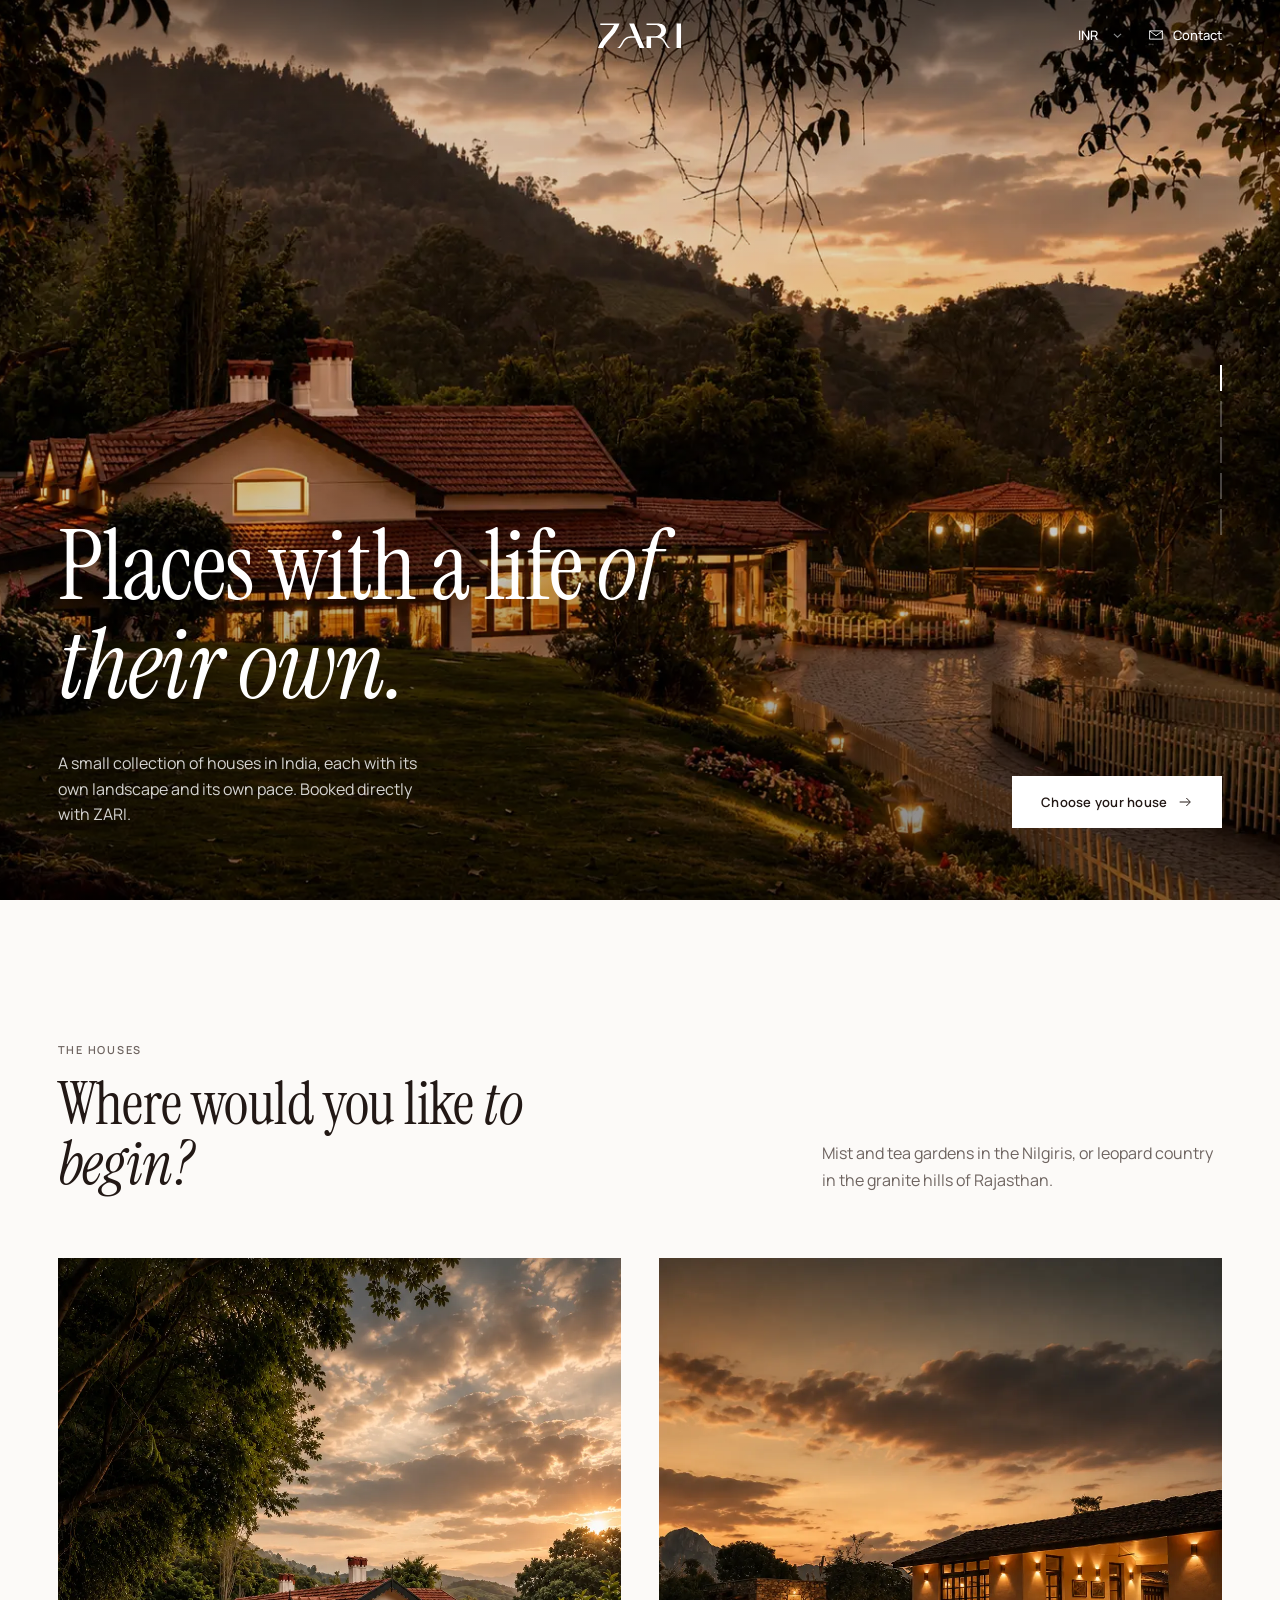
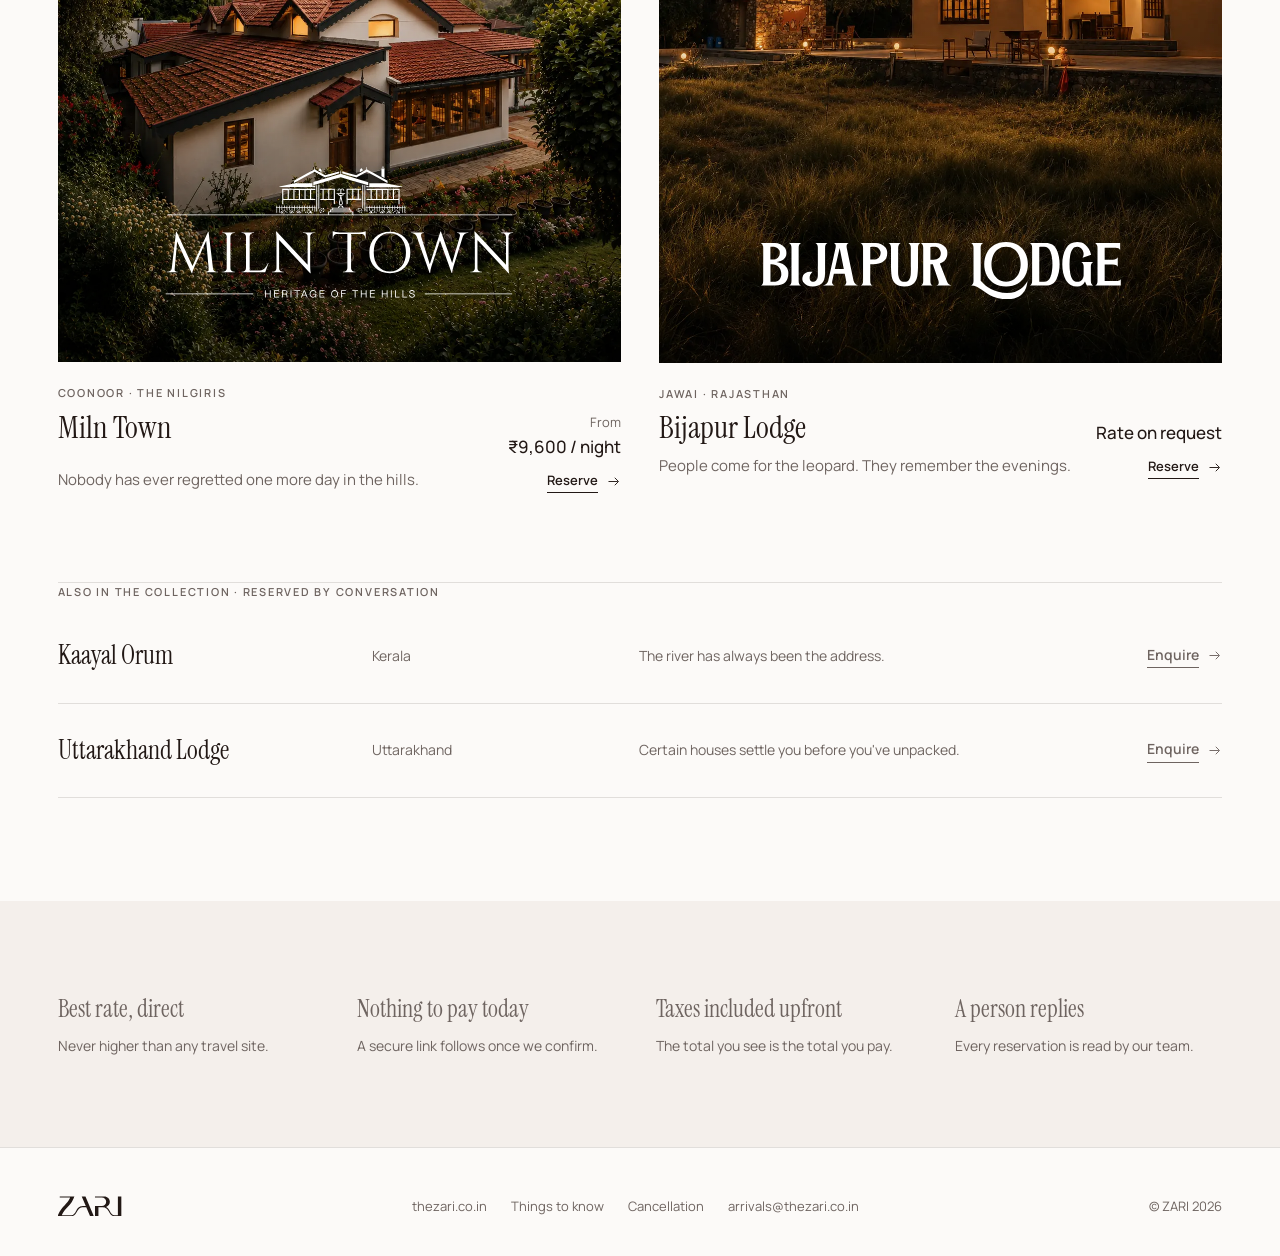
==== commit 8bef2fc2: "Redesign: clean, light, photography-led booking experience Start on a ZARI welcome with a full-scree" ====
--- a/index.html
+++ b/index.html
@@ -5,7 +5,7 @@
   <meta name="viewport" content="width=device-width, initial-scale=1, viewport-fit=cover">
   <title>Reserve Your Stay · ZARI</title>
   <meta name="description" content="Reserve a stay at a ZARI house — Miln Town in the Nilgiris or Bijapur Lodge in leopard country. Best rates, booked directly.">
-  <meta name="theme-color" content="#0C190E">
+  <meta name="theme-color" content="#FCFAF8">
   <meta property="og:title" content="Reserve Your Stay · ZARI">
   <meta property="og:description" content="Places with a life of their own. Book directly with ZARI.">
   <meta property="og:image" content="assets/img/hero-miln-town.webp">
@@ -13,9 +13,10 @@
 
   <link rel="preconnect" href="https://fonts.googleapis.com">
   <link rel="preconnect" href="https://fonts.gstatic.com" crossorigin>
-  <link href="https://fonts.googleapis.com/css2?family=Cormorant+Garamond:ital,wght@0,400;0,500;1,300;1,400&family=Italiana&family=Jost:wght@300;400;500&display=swap" rel="stylesheet">
+  <link href="https://fonts.googleapis.com/css2?family=Instrument+Serif:ital@0;1&family=Manrope:wght@400;500;600&display=swap" rel="stylesheet">
   <link rel="stylesheet" href="assets/css/zari.css">
   <link rel="preload" as="image" href="assets/img/hero-miln-town.webp">
+  <link rel="preload" as="image" href="assets/img/hero-bijapur-lodge.webp">
 </head>
 <body>
   <a class="skip" href="#view">Skip to content</a>
@@ -35,7 +36,7 @@
       </label>
       <a class="topbar__help" id="help-link" href="mailto:arrivals@thezari.co.in" aria-label="Write to reservations">
         <svg viewBox="0 0 24 24" aria-hidden="true"><path d="M3.5 6.5h17v11h-17z M3.5 6.5l8.5 6.5 8.5-6.5" fill="none" stroke="currentColor" stroke-width="1.2"/></svg>
-        <span>Write to us</span>
+        <span>Contact</span>
       </a>
     </div>
   </header>
@@ -47,9 +48,9 @@
   <div class="toast" id="toast" role="status" aria-live="polite"></div>
 
   <noscript>
-    <p style="padding:6rem 1.5rem;text-align:center;color:#F4EBE6;font-family:Georgia,serif">
+    <p style="padding:6rem 1.5rem;text-align:center;color:#221815;font-family:Georgia,serif">
       Reservations need JavaScript. You can also write to
-      <a style="color:#B48F30" href="mailto:arrivals@thezari.co.in">arrivals@thezari.co.in</a>.
+      <a style="color:#221815" href="mailto:arrivals@thezari.co.in">arrivals@thezari.co.in</a>.
     </p>
   </noscript>
 
--- a/assets/css/zari.css
+++ b/assets/css/zari.css
@@ -1,771 +1,541 @@
 /* ==========================================================================
    ZARI — Reservations
-   Palette: forest #0C190E / #112616 · cream #F4EBE6 / sand #E0D5CE
-            gold #B48F30 · earth #291613
-   Type:    Italiana (display) · Cormorant Garamond (voice) · Jost (UI)
+   Clean, light, photography-led.
+   Type: Instrument Serif (display) · Manrope (interface)
    ========================================================================== */
 
 :root {
-  --forest-950: #0C190E;
-  --forest-900: #112616;
-  --forest-800: #1A3322;
-  --forest-700: #26422F;
-  --cream: #F4EBE6;
-  --cream-2: #FAF5F1;
-  --sand: #E0D5CE;
-  --sand-2: #D3C5BB;
-  --gold: #B48F30;
-  --gold-soft: #CDAE5E;
-  --gold-ink: #8A6A1F;        /* gold for text on cream (AA for large text) */
-  --earth: #291613;
-  --earth-70: rgba(41, 22, 19, .72);
-  --earth-50: rgba(41, 22, 19, .55);
-  --earth-15: rgba(41, 22, 19, .14);
-  --earth-08: rgba(41, 22, 19, .08);
-  --on-dark: #F4EBE6;
-  --on-dark-70: rgba(244, 235, 230, .72);
-  --on-dark-45: rgba(244, 235, 230, .45);
-  --on-dark-15: rgba(244, 235, 230, .15);
-  --danger: #9B3B2A;
-
-  --display: "Italiana", "Didot", Georgia, serif;
-  --serif: "Cormorant Garamond", Georgia, serif;
-  --sans: "Jost", "Helvetica Neue", Arial, sans-serif;
-
-  --gutter: clamp(16px, 4vw, 56px);
-  --max: 1320px;
-  --radius: 2px;
+  --paper: #FCFAF8;
+  --stone: #F4EFEB;
+  --sand: #E6DDD6;
+  --ink: #221815;
+  --ink-80: rgba(34, 24, 21, .82);
+  --muted: #6E6460;
+  --faint: #A39893;
+  --line: rgba(34, 24, 21, .12);
+  --line-strong: rgba(34, 24, 21, .28);
+  --white: #FFFFFF;
+  --white-80: rgba(255, 255, 255, .82);
+  --white-60: rgba(255, 255, 255, .62);
+  --white-25: rgba(255, 255, 255, .25);
+  --danger: #A23B2A;
+
+  --serif: "Instrument Serif", "Times New Roman", serif;
+  --sans: "Manrope", "Helvetica Neue", Arial, sans-serif;
+
+  --gutter: clamp(16px, 4.5vw, 72px);
+  --max: 1360px;
+  --bar-h: 72px;
   --ease: cubic-bezier(.22, .61, .36, 1);
-  --ease-slow: cubic-bezier(.16, 1, .3, 1);
-  --topbar-h: 76px;
+  --ease-out: cubic-bezier(.16, 1, .3, 1);
 }
 
 *, *::before, *::after { box-sizing: border-box; }
 [hidden] { display: none !important; }
-html { -webkit-text-size-adjust: 100%; scroll-behavior: smooth; }
+html { -webkit-text-size-adjust: 100%; }
 body {
-  margin: 0;
-  background: var(--forest-950);
-  color: var(--earth);
-  font-family: var(--sans);
-  font-weight: 300;
-  font-size: 15px;
-  line-height: 1.6;
-  -webkit-font-smoothing: antialiased;
-  text-rendering: optimizeLegibility;
-  overflow-x: hidden;
+  margin: 0; background: var(--paper); color: var(--ink);
+  font-family: var(--sans); font-size: 15px; font-weight: 400; line-height: 1.6;
+  -webkit-font-smoothing: antialiased; text-rendering: optimizeLegibility; overflow-x: hidden;
 }
 img { display: block; max-width: 100%; }
 button, input, select, textarea { font: inherit; color: inherit; }
 button { cursor: pointer; background: none; border: 0; padding: 0; }
 a { color: inherit; }
-:focus-visible { outline: 1px solid var(--gold); outline-offset: 3px; }
+:focus-visible { outline: 2px solid var(--ink); outline-offset: 3px; }
+.on-image :focus-visible { outline-color: var(--white); }
 .sr-only { position: absolute; width: 1px; height: 1px; overflow: hidden; clip: rect(0 0 0 0); white-space: nowrap; }
-.skip { position: absolute; left: -999px; top: 8px; z-index: 100; background: var(--cream); color: var(--forest-950); padding: 8px 14px; }
+.skip { position: absolute; left: -999px; top: 8px; z-index: 100; background: var(--ink); color: var(--white); padding: 8px 14px; }
 .skip:focus { left: 8px; }
 main:focus { outline: none; }
 body.is-locked { overflow: hidden; }
+.wrap { max-width: var(--max); margin: 0 auto; padding: 0 var(--gutter); }
 
 /* ---------- Type ---------- */
-.eyebrow {
-  font-family: var(--sans);
-  font-size: 10.5px;
-  font-weight: 400;
-  letter-spacing: .32em;
-  text-transform: uppercase;
-  margin: 0 0 18px;
-  color: var(--gold-ink);
-}
-.on-dark .eyebrow, .eyebrow--light { color: var(--gold); }
-.display {
-  font-family: var(--display);
-  font-weight: 400;
-  letter-spacing: .01em;
-  line-height: 1.08;
-  margin: 0;
-}
-.display em, h1 em, h2 em {
-  font-family: var(--serif);
-  font-style: italic;
-  font-weight: 300;
-  letter-spacing: 0;
-}
-.voice { font-family: var(--serif); font-style: italic; font-weight: 300; }
-.rule { display: block; width: 42px; height: 1px; background: var(--gold); margin: 22px 0; border: 0; }
+.eyebrow { font-size: 11px; font-weight: 600; letter-spacing: .16em; text-transform: uppercase; color: var(--muted); margin: 0 0 16px; }
+.h-display { font-family: var(--serif); font-weight: 400; line-height: 1.02; letter-spacing: -.01em; margin: 0; }
+.h-display em { font-style: italic; }
+.lead { font-size: clamp(16px, 1.2vw, 18px); line-height: 1.7; color: var(--muted); margin: 0; }
 
 /* ---------- Buttons ---------- */
 .btn {
-  display: inline-flex; align-items: center; justify-content: center; gap: 12px;
-  min-height: 52px; padding: 0 30px;
-  font-family: var(--sans); font-size: 11px; font-weight: 500;
-  letter-spacing: .26em; text-transform: uppercase; text-decoration: none;
-  border: 1px solid transparent; border-radius: var(--radius);
-  transition: background .4s var(--ease), color .4s var(--ease), border-color .4s var(--ease), transform .4s var(--ease);
-  white-space: nowrap;
-}
-.btn svg { width: 16px; height: 16px; transition: transform .4s var(--ease); }
-.btn:hover svg { transform: translateX(4px); }
-.btn--gold { background: var(--gold); color: var(--forest-950); }
-.btn--gold:hover { background: var(--gold-soft); }
-.btn--dark { background: var(--forest-950); color: var(--cream); }
-.btn--dark:hover { background: var(--forest-800); }
-.btn--ghost { border-color: var(--earth-15); color: var(--earth); }
-.btn--ghost:hover { border-color: var(--earth); }
-.btn--ghost-light { border-color: var(--on-dark-45); color: var(--on-dark); }
-.btn--ghost-light:hover { border-color: var(--on-dark); background: rgba(244,235,230,.06); }
+  display: inline-flex; align-items: center; justify-content: center; gap: 10px;
+  height: 52px; padding: 0 28px; border: 1px solid transparent; border-radius: 0;
+  font-size: 13px; font-weight: 600; letter-spacing: .02em; text-decoration: none; white-space: nowrap;
+  transition: background .3s var(--ease), color .3s var(--ease), border-color .3s var(--ease);
+}
+.btn svg { width: 16px; height: 16px; transition: transform .35s var(--ease); }
+.btn:hover svg { transform: translateX(3px); }
+.btn--ink { background: var(--ink); color: var(--white); }
+.btn--ink:hover { background: #3A2C27; }
+.btn--white { background: var(--white); color: var(--ink); }
+.btn--white:hover { background: var(--stone); }
+.btn--line { border-color: var(--line-strong); color: var(--ink); background: transparent; }
+.btn--line:hover { border-color: var(--ink); }
+.btn--line-white { border-color: var(--white-60); color: var(--white); }
+.btn--line-white:hover { border-color: var(--white); background: rgba(255,255,255,.08); }
 .btn--block { width: 100%; }
-.btn[disabled], .btn.is-disabled { opacity: .45; pointer-events: none; }
-
-.link-line {
-  display: inline-flex; align-items: center; gap: 10px;
-  font-size: 10.5px; font-weight: 400; letter-spacing: .28em; text-transform: uppercase;
-  text-decoration: none; padding-bottom: 6px;
-  background: linear-gradient(currentColor, currentColor) left bottom / 28px 1px no-repeat;
-  transition: background-size .5s var(--ease);
-}
-.link-line:hover { background-size: 100% 1px; }
+.btn[disabled] { opacity: .35; pointer-events: none; }
+
+.link { display: inline-flex; align-items: center; gap: 8px; font-size: 13px; font-weight: 600; text-decoration: none; }
+.link span { background: linear-gradient(currentColor, currentColor) 0 100% / 100% 1px no-repeat; padding-bottom: 2px; transition: background-size .35s var(--ease); }
+.link:hover span { background-size: 0 1px; background-position: 100% 100%; }
+.link svg { width: 15px; height: 15px; transition: transform .35s var(--ease); }
+.link:hover svg { transform: translateX(3px); }
 
 /* ---------- Top bar ---------- */
 .topbar {
-  position: fixed; inset: 0 0 auto 0; z-index: 40;
-  height: var(--topbar-h);
+  position: fixed; inset: 0 0 auto; z-index: 40; height: var(--bar-h);
   display: grid; grid-template-columns: 1fr auto 1fr; align-items: center;
-  padding: 0 var(--gutter);
-  padding-top: env(safe-area-inset-top);
-  color: var(--on-dark);
-  transition: background .5s var(--ease), color .5s var(--ease), box-shadow .5s var(--ease), transform .5s var(--ease);
-}
-.topbar::before {
-  content: ""; position: absolute; inset: 0; z-index: -1; pointer-events: none;
-  background: linear-gradient(to bottom, rgba(12,25,14,.55), rgba(12,25,14,0));
-  transition: opacity .5s var(--ease);
-}
-.topbar.is-solid { background: rgba(12, 25, 14, .94); backdrop-filter: blur(14px); -webkit-backdrop-filter: blur(14px); }
-.topbar.is-solid::before { opacity: 0; }
-.topbar.is-light { background: rgba(244, 235, 230, .94); color: var(--forest-950); box-shadow: 0 1px 0 var(--earth-08); backdrop-filter: blur(14px); -webkit-backdrop-filter: blur(14px); }
-.topbar.is-light::before { opacity: 0; }
-.topbar.is-light .topbar__logo { color: var(--forest-950); }
-.topbar__logo { display: block; width: 92px; color: var(--gold); justify-self: center; }
-.topbar__logo svg, .topbar__logo img { width: 100%; height: auto; }
+  padding: 0 var(--gutter); color: var(--ink); background: rgba(252, 250, 248, .96);
+  border-bottom: 1px solid var(--line);
+  backdrop-filter: saturate(1.4) blur(14px); -webkit-backdrop-filter: saturate(1.4) blur(14px);
+  transition: background .45s var(--ease), color .45s var(--ease), border-color .45s var(--ease);
+}
+.topbar.is-over { background: transparent; color: var(--white); border-color: transparent; backdrop-filter: none; -webkit-backdrop-filter: none; }
+.topbar.is-over::before { content: ""; position: absolute; inset: 0 0 -40px; z-index: -1; background: linear-gradient(rgba(0,0,0,.32), transparent); pointer-events: none; }
+.topbar__logo { justify-self: center; width: 84px; display: block; color: inherit; }
+.topbar__logo svg { width: 100%; height: auto; display: block; }
 .topbar__left { justify-self: start; }
-.topbar__right { justify-self: end; display: flex; align-items: center; gap: clamp(10px, 2vw, 26px); }
-.topbar__back, .topbar__help {
-  display: inline-flex; align-items: center; gap: 10px; text-decoration: none;
-  font-size: 10.5px; letter-spacing: .26em; text-transform: uppercase;
-}
-.topbar__back svg, .topbar__help svg { width: 20px; height: 20px; }
+.topbar__right { justify-self: end; display: flex; align-items: center; gap: clamp(12px, 2vw, 28px); }
+.topbar__back, .topbar__help { display: inline-flex; align-items: center; gap: 8px; font-size: 13px; font-weight: 500; text-decoration: none; }
+.topbar__back svg, .topbar__help svg { width: 18px; height: 18px; }
 .currency select {
-  appearance: none; -webkit-appearance: none;
-  background: transparent; border: 1px solid currentColor; border-color: color-mix(in srgb, currentColor 35%, transparent);
-  border-radius: 40px; padding: 7px 26px 7px 14px;
-  font-size: 10.5px; letter-spacing: .18em; cursor: pointer;
-  background-image: url("data:image/svg+xml,%3Csvg xmlns='http://www.w3.org/2000/svg' viewBox='0 0 10 6'%3E%3Cpath d='M1 1l4 4 4-4' fill='none' stroke='%23B48F30' stroke-width='1.2'/%3E%3C/svg%3E");
-  background-repeat: no-repeat; background-position: right 10px center; background-size: 9px;
-}
-.currency option { color: var(--earth); }
-
+  appearance: none; -webkit-appearance: none; background: transparent; border: 0; cursor: pointer;
+  font-size: 13px; font-weight: 500; padding: 6px 18px 6px 0;
+  background-image: url("data:image/svg+xml,%3Csvg xmlns='http://www.w3.org/2000/svg' viewBox='0 0 10 6'%3E%3Cpath d='M1 1l4 4 4-4' fill='none' stroke='%23888' stroke-width='1.3'/%3E%3C/svg%3E");
+  background-repeat: no-repeat; background-position: right center; background-size: 9px;
+}
+.currency option { color: var(--ink); }
 @media (max-width: 720px) {
-  :root { --topbar-h: 64px; }
-  .topbar__logo { width: 78px; }
+  :root { --bar-h: 60px; }
+  .topbar__logo { width: 70px; }
   .topbar__back span, .topbar__help span { display: none; }
 }
 
-/* ---------- View transitions ---------- */
-#view { min-height: 100vh; }
-#view.is-leaving { opacity: 0; transition: opacity .35s var(--ease); }
-#view.is-entering { animation: viewIn .9s var(--ease-slow) both; }
-@keyframes viewIn { from { opacity: 0; transform: translateY(14px); } to { opacity: 1; transform: none; } }
-
-.reveal { opacity: 0; transform: translateY(28px); transition: opacity 1.1s var(--ease-slow), transform 1.1s var(--ease-slow); }
+/* ---------- Motion ---------- */
+#view.is-leaving { opacity: 0; transition: opacity .3s var(--ease); }
+#view.is-entering { animation: fadeIn .8s var(--ease-out) both; }
+@keyframes fadeIn { from { opacity: 0; } to { opacity: 1; } }
+@keyframes up { from { opacity: 0; transform: translateY(18px); } to { opacity: 1; transform: none; } }
+.reveal { opacity: 0; transform: translateY(24px); transition: opacity 1s var(--ease-out), transform 1s var(--ease-out); }
 .reveal.is-in { opacity: 1; transform: none; }
-.reveal[data-delay="1"] { transition-delay: .12s; }
-.reveal[data-delay="2"] { transition-delay: .24s; }
-.reveal[data-delay="3"] { transition-delay: .36s; }
+.reveal[data-d="1"] { transition-delay: .1s; } .reveal[data-d="2"] { transition-delay: .2s; } .reveal[data-d="3"] { transition-delay: .3s; }
 
 /* ==========================================================================
-   LANDING — choose a house
+   ZARI — welcome
    ========================================================================== */
-.landing { background: var(--forest-950); color: var(--on-dark); }
-.landing__stage { position: relative; height: 100vh; height: 100svh; min-height: 620px; display: flex; }
-.landing__intro {
-  position: absolute; z-index: 3; left: 0; right: 0; top: calc(var(--topbar-h) + clamp(12px, 4vh, 48px));
-  text-align: center; pointer-events: none; padding: 0 var(--gutter);
-}
-.landing__intro .eyebrow { color: var(--gold); margin-bottom: 14px; }
-.landing__intro h1 { font-size: clamp(30px, 3.6vw, 54px); color: var(--on-dark); }
-
-.panel {
-  position: relative; flex: 1 1 0; overflow: hidden; text-decoration: none; color: var(--on-dark);
-  transition: flex-grow 1.1s var(--ease-slow);
-  isolation: isolate;
-}
-.panel + .panel { border-left: 1px solid rgba(180,143,48,.28); }
-.panel__media { position: absolute; inset: 0; z-index: -2; }
-.panel__media img {
-  width: 100%; height: 100%; object-fit: cover;
-  transform: scale(1.08); transition: transform 2.4s var(--ease-slow), filter 1.2s var(--ease);
-  filter: saturate(.92) brightness(.82);
-  animation: kenburns 22s var(--ease) infinite alternate;
-}
-@keyframes kenburns { from { transform: scale(1.08) translate3d(0,0,0); } to { transform: scale(1.16) translate3d(-1.5%, -1%, 0); } }
-.panel__shade {
-  position: absolute; inset: 0; z-index: -1;
-  background:
-    linear-gradient(to bottom, rgba(12,25,14,.72) 0%, rgba(12,25,14,.05) 32%, rgba(12,25,14,.2) 48%, rgba(12,25,14,.94) 100%);
-  transition: background .8s var(--ease);
-}
-.panel__content {
-  position: absolute; left: 0; right: 0; bottom: 0;
-  padding: 0 clamp(24px, 4vw, 64px) clamp(32px, 7vh, 72px);
-  display: flex; flex-direction: column; align-items: flex-start;
-}
-.panel__region { color: var(--gold); }
-.panel__logo { width: min(100%, var(--logo-w, 340px)); color: var(--on-dark); margin-bottom: 22px; transition: color .6s var(--ease); }
-.panel__logo svg, .panel__logo img { width: 100%; height: auto; }
-.panel--miln-town .panel__logo { --logo-w: 360px; color: var(--gold-soft); }
-.panel--bijapur-lodge .panel__logo { --logo-w: 330px; }
-.panel__tag { font-family: var(--serif); font-style: italic; font-size: clamp(18px, 1.5vw, 22px); color: var(--on-dark-70); margin: 0 0 26px; max-width: 30ch; }
-.panel__meta {
-  width: 100%; display: flex; justify-content: space-between; align-items: center; gap: 20px;
-  padding-top: 20px; border-top: 1px solid var(--on-dark-15);
-}
-.panel__price { font-size: 12px; letter-spacing: .14em; text-transform: uppercase; color: var(--on-dark-70); }
-.panel__price strong { font-family: var(--display); font-weight: 400; letter-spacing: .02em; text-transform: none; font-size: 20px; color: var(--on-dark); margin-left: 6px; }
-.panel__cta { color: var(--gold); }
-.panel__cta svg { width: 18px; height: 18px; transition: transform .5s var(--ease); }
-
-@media (hover: hover) and (min-width: 900px) {
-  .landing__stage:hover .panel { flex-grow: .8; }
-  .landing__stage .panel:hover { flex-grow: 1.35; }
-  .panel:hover .panel__media img { filter: saturate(1) brightness(.92); }
-  .panel:hover .panel__cta svg { transform: translateX(6px); }
-  .panel:hover .panel__shade { background: linear-gradient(to bottom, rgba(12,25,14,.6) 0%, rgba(12,25,14,0) 34%, rgba(12,25,14,0) 50%, rgba(12,25,14,.86) 100%); }
-}
-
-.landing__scroll {
-  position: absolute; z-index: 3; left: 50%; bottom: 18px; transform: translateX(-50%);
-  width: 1px; height: 44px; background: linear-gradient(var(--gold), transparent);
-  animation: drip 2.4s var(--ease) infinite;
-}
-@keyframes drip { 0% { transform: translateX(-50%) scaleY(0); transform-origin: top; } 50% { transform: translateX(-50%) scaleY(1); transform-origin: top; } 51% { transform-origin: bottom; } 100% { transform: translateX(-50%) scaleY(0); transform-origin: bottom; } }
-
-.collection { padding: clamp(72px, 10vw, 140px) var(--gutter); max-width: var(--max); margin: 0 auto; }
-.collection__head { display: grid; grid-template-columns: 1fr 1fr; gap: 40px; align-items: end; margin-bottom: 48px; }
-.collection__head h2 { font-size: clamp(30px, 3.2vw, 46px); color: var(--on-dark); }
-.collection__head p { color: var(--on-dark-70); font-family: var(--serif); font-style: italic; font-size: 20px; margin: 0; max-width: 40ch; justify-self: end; }
-.collection__grid { display: grid; grid-template-columns: repeat(2, 1fr); gap: 1px; background: var(--on-dark-15); border: 1px solid var(--on-dark-15); }
-.soon {
-  background: var(--forest-950); padding: clamp(28px, 3vw, 44px); text-decoration: none; color: var(--on-dark);
-  display: grid; grid-template-columns: 1fr auto; gap: 8px 20px; align-items: end;
-  transition: background .5s var(--ease);
-}
-.soon:hover { background: var(--forest-900); }
-.soon h3 { font-family: var(--display); font-weight: 400; font-size: clamp(24px, 2.2vw, 32px); margin: 0; grid-column: 1; }
-.soon p { margin: 0; grid-column: 1; color: var(--on-dark-70); font-family: var(--serif); font-style: italic; font-size: 18px; }
-.soon .eyebrow { grid-column: 1 / -1; margin-bottom: 18px; }
-.soon .link-line { grid-column: 2; grid-row: 2 / 4; color: var(--gold); }
-
-.promise { border-top: 1px solid var(--on-dark-15); }
-.promise ul { list-style: none; margin: 0 auto; padding: 44px var(--gutter); max-width: var(--max); display: grid; grid-template-columns: repeat(4, 1fr); gap: 32px; }
-.promise li { color: var(--on-dark-70); font-size: 13px; }
-.promise strong { display: block; font-family: var(--display); font-weight: 400; font-size: 20px; color: var(--on-dark); margin-bottom: 4px; letter-spacing: .02em; }
-
-@media (max-width: 899px) {
-  .landing__stage { flex-direction: column; height: auto; min-height: 0; }
-  .landing__intro { position: relative; top: 0; padding: calc(var(--topbar-h) + 36px) var(--gutter) 32px; text-align: left; }
-  .panel { flex: none; height: 76vh; height: 76svh; min-height: 520px; }
-  .panel + .panel { border-left: 0; border-top: 1px solid rgba(180,143,48,.28); }
-  .panel__shade { background: linear-gradient(to bottom, rgba(12,25,14,.25) 0%, rgba(12,25,14,0) 30%, rgba(12,25,14,.9) 100%); }
-  .landing__scroll { display: none; }
-  .collection__head { grid-template-columns: 1fr; gap: 16px; }
-  .collection__head p { justify-self: start; }
-  .collection__grid { grid-template-columns: 1fr; }
-  .promise ul { grid-template-columns: 1fr 1fr; gap: 28px 20px; }
-}
+.welcome { position: relative; height: 100vh; height: 100svh; min-height: 560px; overflow: hidden; color: var(--white); background: #1a1411; }
+.slides { position: absolute; inset: 0; }
+.slides img { position: absolute; inset: 0; width: 100%; height: 100%; object-fit: cover; opacity: 0; transform: scale(1.06); transition: opacity 1.8s var(--ease), transform 9s linear; }
+.slides img.is-on { opacity: 1; transform: scale(1); }
+.welcome::after { content: ""; position: absolute; inset: 0; background: linear-gradient(rgba(0,0,0,.18), rgba(0,0,0,.08) 40%, rgba(0,0,0,.5)); pointer-events: none; }
+.welcome__inner { position: relative; z-index: 1; height: 100%; display: flex; flex-direction: column; justify-content: flex-end; padding: 0 var(--gutter) clamp(36px, 8vh, 84px); max-width: var(--max); margin: 0 auto; }
+.welcome h1 { font-size: clamp(46px, 7.6vw, 120px); max-width: 14ch; animation: up 1.4s .2s var(--ease-out) both; }
+.welcome__row { display: flex; justify-content: space-between; align-items: flex-end; gap: 32px; margin-top: clamp(24px, 4vh, 40px); flex-wrap: wrap; animation: up 1.4s .45s var(--ease-out) both; }
+.welcome__row p { margin: 0; max-width: 38ch; color: var(--white-80); font-size: 16px; }
+.welcome__dots { position: absolute; z-index: 1; right: var(--gutter); top: 50%; display: grid; gap: 10px; transform: translateY(-50%); }
+.welcome__dots button { width: 2px; height: 26px; background: var(--white-25); transition: background .4s; }
+.welcome__dots button.is-on { background: var(--white); }
+@media (max-width: 720px) { .welcome__dots { display: none; } .welcome__row .btn { width: 100%; } }
+
+.houses { padding: clamp(80px, 11vw, 160px) 0 clamp(60px, 8vw, 120px); }
+.houses__head { display: grid; grid-template-columns: 1fr 1fr; gap: 32px; align-items: end; margin-bottom: clamp(36px, 5vw, 72px); }
+.houses__head h2 { font-size: clamp(38px, 4.6vw, 72px); }
+.houses__head .lead { justify-self: end; max-width: 40ch; }
+.houses__grid { display: grid; grid-template-columns: 1fr 1fr; gap: clamp(20px, 3vw, 48px); }
+.house { text-decoration: none; color: inherit; display: block; }
+.house__img { position: relative; overflow: hidden; aspect-ratio: 4 / 5; background: var(--sand); }
+.house__img img { width: 100%; height: 100%; object-fit: cover; transition: transform 1.6s var(--ease-out); }
+.house:hover .house__img img { transform: scale(1.045); }
+.house__logo { position: absolute; left: 50%; bottom: 9%; transform: translateX(-50%); color: var(--white); width: var(--lw, 62%); filter: drop-shadow(0 2px 18px rgba(0,0,0,.35)); }
+.house__logo svg { width: 100%; height: auto; display: block; }
+.house--bijapur-lodge .house__logo { --lw: 64%; }
+.house__img::after { content: ""; position: absolute; inset: 50% 0 0; background: linear-gradient(transparent, rgba(0,0,0,.45)); }
+.house__logo { z-index: 1; }
+.house__meta { display: grid; grid-template-columns: 1fr auto; gap: 4px 24px; padding-top: 22px; }
+.house__meta h3 { font-family: var(--serif); font-weight: 400; font-size: clamp(28px, 2.4vw, 38px); line-height: 1.1; margin: 0; }
+.house__meta .eyebrow { grid-column: 1 / -1; margin: 0 0 6px; }
+.house__meta p { grid-column: 1; margin: 4px 0 0; color: var(--muted); }
+.house__price { grid-column: 2; grid-row: 2; text-align: right; font-size: 13px; color: var(--muted); align-self: end; }
+.house__price strong { display: block; color: var(--ink); font-size: 17px; font-weight: 500; }
+.house__cta { grid-column: 2; grid-row: 3; justify-self: end; margin-top: 6px; }
+@media (max-width: 820px) {
+  .houses__head, .houses__grid { grid-template-columns: 1fr; }
+  .houses__head .lead { justify-self: start; }
+  .house__img { aspect-ratio: 4 / 4.4; }
+}
+
+.others { border-top: 1px solid var(--line); }
+.others a { display: grid; grid-template-columns: 1.2fr 1fr 2fr auto; gap: 24px; align-items: center; padding: 26px 0; border-bottom: 1px solid var(--line); text-decoration: none; transition: padding .4s var(--ease); }
+.others a:hover { padding-left: 10px; }
+.others strong { font-family: var(--serif); font-weight: 400; font-size: 26px; }
+.others span { color: var(--muted); font-size: 14px; }
+@media (max-width: 760px) { .others a { grid-template-columns: 1fr auto; gap: 4px 16px; } .others a span:nth-of-type(2) { display: none; } .others a > span:first-of-type { grid-column: 1; } .others .link { grid-row: 1 / 3; grid-column: 2; } }
+
+.values { background: var(--stone); padding: clamp(56px, 7vw, 96px) 0; }
+.values ul { list-style: none; margin: 0; padding: 0; display: grid; grid-template-columns: repeat(4, 1fr); gap: 32px; }
+.values strong { display: block; font-family: var(--serif); font-weight: 400; font-size: 24px; margin-bottom: 6px; }
+.values li { color: var(--muted); font-size: 14px; }
+@media (max-width: 860px) { .values ul { grid-template-columns: 1fr 1fr; } }
+
+.footer { padding: 48px 0 calc(40px + env(safe-area-inset-bottom)); border-top: 1px solid var(--line); font-size: 13px; color: var(--muted); }
+.footer .wrap { display: flex; justify-content: space-between; align-items: center; gap: 24px; flex-wrap: wrap; }
+.footer__logo { width: 64px; color: var(--ink); }
+.footer__logo svg { width: 100%; height: auto; display: block; }
+.footer nav { display: flex; gap: 24px; flex-wrap: wrap; }
+.footer a { text-decoration: none; }
+.footer a:hover { color: var(--ink); }
+@media (max-width: 1100px) { .has-mobilebar .footer { padding-bottom: calc(110px + env(safe-area-inset-bottom)); } }
 
 /* ==========================================================================
-   PROPERTY
+   HOUSE
    ========================================================================== */
-.hero { position: relative; height: 100vh; height: 100svh; min-height: 640px; color: var(--on-dark); overflow: hidden; background: var(--forest-950); }
-.hero__media { position: absolute; inset: 0; }
-.hero__media img { width: 100%; height: 100%; object-fit: cover; transform: scale(1.06); animation: heroIn 2.8s var(--ease-slow) both; filter: brightness(.86); }
-@keyframes heroIn { from { transform: scale(1.18); opacity: 0; } to { transform: scale(1.06); opacity: 1; } }
-.hero__shade { position: absolute; inset: 0; background: linear-gradient(to bottom, rgba(12,25,14,.55) 0%, rgba(12,25,14,.1) 30%, rgba(12,25,14,.25) 60%, rgba(12,25,14,.92) 100%); }
-.hero__inner {
-  position: relative; height: 100%; display: flex; flex-direction: column; align-items: center; justify-content: center;
-  text-align: center; padding: var(--topbar-h) var(--gutter) 150px;
-}
-.hero__logo { width: min(78vw, var(--logo-w, 460px)); color: var(--on-dark); margin: 0 0 26px; animation: rise 1.6s .3s var(--ease-slow) both; }
-.hero__logo svg, .hero__logo img { width: 100%; height: auto; }
-.hero--miln-town .hero__logo { --logo-w: 500px; color: var(--gold-soft); }
-.hero--bijapur-lodge .hero__logo { --logo-w: 480px; }
-.hero__region { animation: rise 1.4s .15s var(--ease-slow) both; color: var(--gold); }
-.hero__tag { font-family: var(--serif); font-style: italic; font-size: clamp(19px, 1.8vw, 26px); color: var(--on-dark-70); margin: 0; max-width: 34ch; animation: rise 1.6s .5s var(--ease-slow) both; }
-@keyframes rise { from { opacity: 0; transform: translateY(24px); } to { opacity: 1; transform: none; } }
-
-/* Search bar */
-.search {
-  position: absolute; left: 0; right: 0; bottom: clamp(28px, 6vh, 56px); margin: 0 auto;
-  width: min(calc(100% - 2 * var(--gutter)), 980px);
-  display: grid; grid-template-columns: 1fr 1fr 1.1fr auto;
-  background: rgba(244, 235, 230, .97); color: var(--earth);
-  box-shadow: 0 30px 60px -20px rgba(0,0,0,.45);
-  animation: rise 1.4s .7s var(--ease-slow) both;
-  backdrop-filter: blur(10px); -webkit-backdrop-filter: blur(10px);
-}
-.search__field {
-  text-align: left; padding: 18px 26px; min-height: 76px; display: flex; flex-direction: column; justify-content: center; gap: 2px;
-  border-right: 1px solid var(--earth-08); transition: background .3s var(--ease);
-}
-.search__field:hover { background: rgba(255,255,255,.55); }
-.search__label { font-size: 10px; letter-spacing: .28em; text-transform: uppercase; color: var(--gold-ink); }
-.search__value { font-family: var(--display); font-size: 20px; letter-spacing: .02em; color: var(--forest-950); white-space: nowrap; overflow: hidden; text-overflow: ellipsis; }
-.search__value.is-empty { color: var(--earth-50); }
-.search .btn { min-height: 100%; height: auto; padding: 0 34px; border-radius: 0; }
-
-.search--inline { position: static; transform: none; width: 100%; animation: none; box-shadow: none; border: 1px solid var(--earth-15); background: var(--cream-2); }
-
-@media (max-width: 760px) {
-  .hero { min-height: 600px; }
-  .hero__inner { padding-bottom: 230px; }
-  .search { grid-template-columns: 1fr 1fr; bottom: 20px; }
-  .search__field { min-height: 68px; padding: 14px 18px; }
-  .search__field:nth-child(2) { border-right: 0; }
-  .search__field:nth-child(3) { grid-column: 1 / -1; border-right: 0; border-top: 1px solid var(--earth-08); }
-  .search .btn { grid-column: 1 / -1; min-height: 56px; }
-  .search__value { font-size: 18px; }
-}
-
-/* Story */
-.section { background: var(--cream); padding: clamp(72px, 10vw, 150px) var(--gutter); }
-.section--sand { background: var(--sand); }
-.section--dark { background: var(--forest-900); color: var(--on-dark); }
-.wrap { max-width: var(--max); margin: 0 auto; }
-.story { display: grid; grid-template-columns: 5fr 6fr; gap: clamp(32px, 7vw, 120px); align-items: start; }
-.story h2 { font-size: clamp(34px, 4.2vw, 64px); color: var(--forest-950); }
-.story__text p { font-family: var(--serif); font-size: clamp(19px, 1.5vw, 23px); line-height: 1.55; color: var(--earth-70); margin: 0 0 36px; }
-.facts { display: grid; grid-template-columns: repeat(2, 1fr); gap: 0; margin: 0; border-top: 1px solid var(--earth-15); }
-.facts div { padding: 20px 0; border-bottom: 1px solid var(--earth-15); }
+.phero { position: relative; height: 100vh; height: 100svh; min-height: 560px; overflow: hidden; color: var(--white); background: #1a1411; }
+.phero img.phero__img { position: absolute; inset: 0; width: 100%; height: 100%; object-fit: cover; animation: settle 2.4s var(--ease-out) both; }
+@keyframes settle { from { transform: scale(1.1); opacity: .2; } to { transform: scale(1); opacity: 1; } }
+.phero::after { content: ""; position: absolute; inset: 0; background: linear-gradient(rgba(0,0,0,.2), rgba(0,0,0,.05) 35%, rgba(0,0,0,.55)); }
+.phero__inner { position: relative; z-index: 1; height: 100%; display: flex; flex-direction: column; align-items: center; justify-content: flex-end; text-align: center; padding: 0 var(--gutter) clamp(44px, 9vh, 96px); }
+.phero__logo { width: min(80vw, var(--lw, 440px)); color: var(--white); margin-bottom: 26px; animation: up 1.4s .3s var(--ease-out) both; }
+.phero__logo svg { width: 100%; height: auto; display: block; }
+.phero--bijapur-lodge .phero__logo { --lw: 460px; }
+.phero__tag { font-family: var(--serif); font-style: italic; font-size: clamp(20px, 2vw, 28px); color: var(--white-80); margin: 0; animation: up 1.4s .5s var(--ease-out) both; }
+.phero__region { font-size: 11px; font-weight: 600; letter-spacing: .16em; text-transform: uppercase; color: var(--white-80); margin: 0 0 34px; animation: up 1.4s .15s var(--ease-out) both; }
+
+/* Booking dock: sticks under the top bar */
+.dock { position: sticky; top: var(--bar-h); z-index: 30; background: var(--white); border-bottom: 1px solid var(--line); box-shadow: 0 10px 30px -24px rgba(0,0,0,.35); }
+.dock .wrap { display: grid; grid-template-columns: 1fr 1fr 1.2fr auto; }
+.dock__field { text-align: left; padding: 16px 24px; border-left: 1px solid var(--line); display: flex; flex-direction: column; gap: 2px; transition: background .25s; }
+.dock__field:first-child { border-left: 0; padding-left: 0; }
+.dock__field:hover { background: var(--stone); }
+.dock__field:first-child:hover { background: transparent; }
+.dock__label { font-size: 11px; font-weight: 600; letter-spacing: .12em; text-transform: uppercase; color: var(--muted); }
+.dock__value { font-size: 16px; font-weight: 500; white-space: nowrap; overflow: hidden; text-overflow: ellipsis; }
+.dock__value.is-empty { color: var(--faint); font-weight: 400; }
+.dock .btn { height: auto; align-self: stretch; margin: 10px 0; padding: 0 34px; }
+@media (max-width: 1100px) { .dock { display: none; } }
+
+.overview { padding: clamp(80px, 10vw, 150px) 0 clamp(48px, 6vw, 80px); }
+.overview__grid { display: grid; grid-template-columns: 1fr 1fr; gap: clamp(32px, 7vw, 120px); }
+.overview h2 { font-size: clamp(38px, 4.4vw, 68px); }
+.overview .lead { margin-bottom: 40px; font-size: clamp(16px, 1.25vw, 19px); }
+.facts { display: grid; grid-template-columns: 1fr 1fr; margin: 0; border-top: 1px solid var(--line); }
+.facts div { padding: 18px 0; border-bottom: 1px solid var(--line); }
 .facts div:nth-child(odd) { padding-right: 20px; }
-.facts dt { font-size: 10px; letter-spacing: .28em; text-transform: uppercase; color: var(--gold-ink); margin-bottom: 4px; }
-.facts dd { margin: 0; font-family: var(--display); font-size: 21px; color: var(--forest-950); }
-
-.gallery {
-  display: grid; grid-auto-flow: column; grid-auto-columns: clamp(240px, 28vw, 420px); gap: 14px;
-  overflow-x: auto; scroll-snap-type: x mandatory; padding: clamp(56px, 7vw, 96px) var(--gutter) 6px;
-  margin: 0 calc(-1 * var(--gutter)); scrollbar-width: none; cursor: grab;
-}
-.gallery::-webkit-scrollbar { display: none; }
-.gallery figure { margin: 0; scroll-snap-align: start; overflow: hidden; aspect-ratio: 4 / 5; background: var(--sand); }
-.gallery figure:nth-child(even) { margin-top: 48px; }
-.gallery img { width: 100%; height: 100%; object-fit: cover; transition: transform 1.6s var(--ease-slow); }
-.gallery figure:hover img { transform: scale(1.05); }
-.highlights { display: flex; flex-wrap: wrap; gap: 10px 34px; margin: 44px 0 0; padding: 0; list-style: none; }
-.highlights li { font-family: var(--serif); font-style: italic; font-size: 19px; color: var(--earth-70); display: flex; align-items: center; gap: 12px; }
-.highlights li::before { content: ""; width: 5px; height: 5px; transform: rotate(45deg); background: var(--gold); }
-
-@media (max-width: 860px) {
-  .story { grid-template-columns: 1fr; }
-  .gallery figure:nth-child(even) { margin-top: 0; }
-  .gallery { grid-auto-columns: 74vw; }
-}
+.facts dt { font-size: 12px; color: var(--muted); }
+.facts dd { margin: 2px 0 0; font-size: 16px; font-weight: 500; }
+@media (max-width: 860px) { .overview__grid { grid-template-columns: 1fr; } }
+
+.strip { display: grid; grid-auto-flow: column; grid-auto-columns: clamp(260px, 30vw, 460px); gap: 12px; overflow-x: auto; scroll-snap-type: x mandatory; scrollbar-width: none; padding: 0 var(--gutter); cursor: grab; }
+.strip::-webkit-scrollbar { display: none; }
+.strip figure { margin: 0; aspect-ratio: 4 / 5; overflow: hidden; scroll-snap-align: start; background: var(--sand); }
+.strip img { width: 100%; height: 100%; object-fit: cover; }
+@media (max-width: 720px) { .strip { grid-auto-columns: 78vw; } }
 
 /* Rooms */
-.rooms-head { display: flex; justify-content: space-between; align-items: end; gap: 24px; margin-bottom: clamp(36px, 5vw, 64px); flex-wrap: wrap; }
-.rooms-head h2 { font-size: clamp(34px, 4.2vw, 60px); color: var(--forest-950); }
-.rooms-head__dates { display: flex; gap: 10px; flex-wrap: wrap; }
-.pill {
-  display: inline-flex; align-items: center; gap: 10px; padding: 10px 18px; border: 1px solid var(--earth-15); border-radius: 40px;
-  font-size: 12px; letter-spacing: .06em; background: transparent; transition: border-color .3s var(--ease), background .3s var(--ease);
-}
-.pill:hover { border-color: var(--earth); }
-.pill svg { width: 16px; height: 16px; color: var(--gold-ink); }
-
-.booking { display: grid; grid-template-columns: minmax(0, 1fr) 380px; gap: clamp(28px, 4vw, 56px); align-items: start; }
-.rooms { display: grid; gap: clamp(28px, 4vw, 48px); }
-
-.room { background: var(--cream-2); display: grid; grid-template-columns: minmax(0, 1.05fr) minmax(0, 1fr); box-shadow: 0 1px 0 var(--earth-08); }
-.room__media { position: relative; min-height: 100%; background: var(--sand); }
-.carousel { position: relative; height: 100%; min-height: 420px; overflow: hidden; }
+.rooms-sec { padding: clamp(80px, 10vw, 150px) 0; }
+.rooms-head { display: flex; justify-content: space-between; align-items: flex-end; gap: 24px; flex-wrap: wrap; margin-bottom: clamp(32px, 4vw, 56px); }
+.rooms-head h2 { font-size: clamp(38px, 4.4vw, 68px); }
+.chipbtn { display: inline-flex; align-items: center; gap: 8px; height: 40px; padding: 0 16px; border: 1px solid var(--line-strong); border-radius: 40px; font-size: 13px; font-weight: 500; transition: border-color .25s; }
+.chipbtn:hover { border-color: var(--ink); }
+.chipbtn svg { width: 16px; height: 16px; }
+.rooms-head__ctl { display: flex; gap: 8px; flex-wrap: wrap; }
+
+.booking { display: grid; grid-template-columns: minmax(0, 1fr) 360px; gap: clamp(32px, 4vw, 64px); align-items: start; }
+.rooms { display: grid; gap: clamp(56px, 7vw, 96px); }
+@media (max-width: 1100px) { .booking { grid-template-columns: 1fr; } .booking > .summary { display: none; } }
+
+.room__media { position: relative; background: var(--sand); }
+.carousel { position: relative; aspect-ratio: 3 / 2; overflow: hidden; }
 .carousel__track { display: flex; height: 100%; overflow-x: auto; scroll-snap-type: x mandatory; scrollbar-width: none; scroll-behavior: smooth; }
 .carousel__track::-webkit-scrollbar { display: none; }
-.carousel__track img { flex: 0 0 100%; width: 100%; height: 100%; object-fit: cover; scroll-snap-align: start; background: var(--sand); }
-.carousel__nav { position: absolute; bottom: 16px; right: 16px; display: flex; gap: 6px; }
-.carousel__btn {
-  width: 40px; height: 40px; display: grid; place-items: center; border-radius: 50%;
-  background: rgba(244,235,230,.92); color: var(--forest-950); transition: background .3s var(--ease), transform .3s var(--ease);
-}
-.carousel__btn:hover { background: #fff; transform: scale(1.05); }
+.carousel__track img { flex: 0 0 100%; width: 100%; height: 100%; object-fit: cover; scroll-snap-align: start; }
+.carousel__nav { position: absolute; right: 16px; bottom: 16px; display: flex; gap: 6px; }
+.carousel__btn { width: 42px; height: 42px; display: grid; place-items: center; border-radius: 50%; background: rgba(255,255,255,.92); color: var(--ink); transition: background .25s; }
+.carousel__btn:hover { background: var(--white); }
 .carousel__btn svg { width: 16px; height: 16px; }
-.carousel__count { position: absolute; left: 16px; bottom: 22px; font-size: 11px; letter-spacing: .2em; color: var(--on-dark); text-shadow: 0 1px 8px rgba(0,0,0,.5); }
-
-.room__body { padding: clamp(24px, 3vw, 40px); display: flex; flex-direction: column; }
-.room__body .eyebrow { margin-bottom: 12px; }
-.room__name { font-family: var(--display); font-weight: 400; font-size: clamp(28px, 2.6vw, 38px); margin: 0 0 6px; color: var(--forest-950); line-height: 1.1; }
-.room__summary { font-family: var(--serif); font-style: italic; font-size: 19px; color: var(--earth-70); margin: 0 0 16px; }
-.room__desc { font-size: 14px; color: var(--earth-70); margin: 0 0 16px; }
-.chips { list-style: none; padding: 0; margin: 0 0 24px; display: flex; flex-wrap: wrap; gap: 6px; }
-.chips li { font-size: 11px; letter-spacing: .06em; padding: 5px 11px; border: 1px solid var(--earth-15); border-radius: 30px; color: var(--earth-70); }
-
-.plans { display: grid; gap: 8px; margin: auto 0 18px; border: 0; padding: 0; }
-.plans legend { font-size: 10px; letter-spacing: .28em; text-transform: uppercase; color: var(--gold-ink); margin-bottom: 10px; padding: 0; }
-.plan {
-  position: relative; display: grid; grid-template-columns: auto 1fr auto; gap: 2px 14px; align-items: center;
-  padding: 14px 16px; border: 1px solid var(--earth-15); cursor: pointer; transition: border-color .3s var(--ease), background .3s var(--ease);
-}
-.plan:hover { border-color: var(--earth-50); }
-.plan input { position: absolute; opacity: 0; pointer-events: none; }
-.plan__dot { grid-row: 1 / 3; width: 16px; height: 16px; border: 1px solid var(--earth-50); border-radius: 50%; position: relative; transition: border-color .3s; }
-.plan__dot::after { content: ""; position: absolute; inset: 3px; border-radius: 50%; background: var(--forest-950); transform: scale(0); transition: transform .3s var(--ease); }
-.plan input:checked ~ .plan__dot { border-color: var(--forest-950); }
-.plan input:checked ~ .plan__dot::after { transform: scale(1); }
-.plan:has(input:checked) { border-color: var(--forest-950); background: rgba(255,255,255,.6); }
-.plan input:focus-visible ~ .plan__dot { outline: 1px solid var(--gold); outline-offset: 3px; }
-.plan__name { font-weight: 400; font-size: 14px; color: var(--forest-950); }
-.plan__detail { grid-column: 2; font-size: 12px; color: var(--earth-50); }
-.plan__price { grid-row: 1 / 3; grid-column: 3; text-align: right; font-family: var(--display); font-size: 21px; color: var(--forest-950); line-height: 1.1; }
-.plan__price s { display: block; font-family: var(--sans); font-size: 11px; color: var(--earth-50); }
-.plan__price small { display: block; font-family: var(--sans); font-size: 10px; letter-spacing: .12em; text-transform: uppercase; color: var(--earth-50); }
-.room__foot { display: flex; align-items: center; justify-content: space-between; gap: 14px; flex-wrap: wrap; }
-.room__note { font-size: 12px; color: var(--earth-50); }
-.room__note strong { color: var(--gold-ink); font-weight: 400; }
-.room .btn { flex: 1 1 auto; max-width: 260px; }
-.btn.is-added { background: var(--gold); color: var(--forest-950); }
-
-.direct { display: inline-flex; align-items: center; gap: 8px; font-size: 10px; letter-spacing: .24em; text-transform: uppercase; color: var(--gold-ink); }
-.direct::before { content: ""; width: 18px; height: 1px; background: currentColor; }
-
-@media (max-width: 1100px) {
-  .booking { grid-template-columns: 1fr; }
-  .booking > .summary { display: none; }
-}
-@media (max-width: 760px) {
-  .room { grid-template-columns: 1fr; }
-  .carousel { min-height: 0; aspect-ratio: 4 / 3; }
+.carousel__count { position: absolute; left: 16px; bottom: 18px; padding: 4px 10px; border-radius: 20px; background: rgba(0,0,0,.4); color: var(--white); font-size: 12px; font-weight: 500; }
+
+.room__top { display: grid; grid-template-columns: 1fr auto; gap: 8px 24px; align-items: baseline; padding: 28px 0 0; }
+.room__name { font-family: var(--serif); font-weight: 400; font-size: clamp(32px, 3vw, 44px); line-height: 1.05; margin: 0; }
+.room__specs { font-size: 13px; color: var(--muted); text-align: right; }
+.room__desc { color: var(--muted); margin: 14px 0 0; max-width: 64ch; }
+.room__amen { font-size: 13px; color: var(--muted); margin: 14px 0 0; }
+.room__amen b { color: var(--ink); font-weight: 500; }
+.rates { margin-top: 28px; border-top: 1px solid var(--line); }
+.rate { display: grid; grid-template-columns: 1fr auto 140px; gap: 16px 28px; align-items: center; padding: 22px 0; border-bottom: 1px solid var(--line); }
+.rate__info strong { display: block; font-size: 16px; font-weight: 600; }
+.rate__info span { font-size: 13px; color: var(--muted); }
+.rate__price { text-align: right; line-height: 1.3; }
+.rate__price s { font-size: 12px; color: var(--faint); margin-right: 6px; }
+.rate__price strong { font-size: 20px; font-weight: 500; }
+.rate__price small { display: block; font-size: 12px; color: var(--muted); }
+.rate .btn { height: 46px; padding: 0 20px; width: 100%; }
+.rate .btn.is-added { background: var(--ink); color: var(--white); border-color: var(--ink); }
+.rate .btn.is-added[disabled] { opacity: 1; }
+.room__count { font-size: 13px; font-weight: 600; }
+@media (max-width: 640px) {
+  .room__top { grid-template-columns: 1fr; }
+  .room__specs { text-align: left; }
+  .rate { grid-template-columns: 1fr auto; }
+  .rate__info { grid-column: 1 / -1; }
+  .rate__price { text-align: left; }
+  .rate .btn { width: auto; min-width: 120px; }
 }
 
 /* Summary */
-.summary {
-  position: sticky; top: calc(var(--topbar-h) + 24px);
-  background: var(--forest-950); color: var(--on-dark); padding: 30px 28px;
-  max-height: calc(100vh - var(--topbar-h) - 48px); overflow: auto;
-}
-.summary h3 { font-family: var(--display); font-weight: 400; font-size: 28px; margin: 0 0 4px; }
-.summary__prop { font-family: var(--serif); font-style: italic; color: var(--on-dark-70); font-size: 17px; margin: 0 0 22px; }
-.summary__when { display: grid; grid-template-columns: 1fr 1fr; border: 1px solid var(--on-dark-15); margin-bottom: 8px; }
-.summary__when button { text-align: left; padding: 12px 14px; transition: background .3s; }
-.summary__when button:hover { background: rgba(244,235,230,.05); }
-.summary__when button + button { border-left: 1px solid var(--on-dark-15); }
-.summary__when span { display: block; font-size: 9.5px; letter-spacing: .26em; text-transform: uppercase; color: var(--gold); }
-.summary__when strong { font-family: var(--display); font-weight: 400; font-size: 17px; }
-.summary__guests { width: 100%; text-align: left; padding: 12px 14px; border: 1px solid var(--on-dark-15); display: flex; justify-content: space-between; font-size: 13px; }
-.summary__guests:hover { background: rgba(244,235,230,.05); }
-.summary__guests em { color: var(--gold); font-style: normal; font-size: 10px; letter-spacing: .2em; text-transform: uppercase; }
-.summary__empty { font-family: var(--serif); font-style: italic; font-size: 18px; color: var(--on-dark-45); padding: 26px 0; margin: 0; text-align: center; border-bottom: 1px solid var(--on-dark-15); }
-.lines { list-style: none; margin: 18px 0 0; padding: 0; }
-.line { padding: 16px 0; border-bottom: 1px solid var(--on-dark-15); display: grid; grid-template-columns: 1fr auto; gap: 4px 12px; animation: rise .6s var(--ease-slow) both; }
-.line__name { font-family: var(--display); font-size: 19px; }
-.line__plan { grid-column: 1; font-size: 12px; color: var(--on-dark-70); }
-.line__price { grid-column: 2; grid-row: 1; text-align: right; font-family: var(--display); font-size: 18px; }
-.line__remove { grid-column: 2; grid-row: 2; justify-self: end; font-size: 10px; letter-spacing: .2em; text-transform: uppercase; color: var(--on-dark-45); }
-.line__remove:hover { color: var(--on-dark); }
-.line__occ { grid-column: 1 / -1; display: flex; gap: 18px; margin-top: 8px; flex-wrap: wrap; }
-.mini-step { display: inline-flex; align-items: center; gap: 8px; font-size: 12px; color: var(--on-dark-70); }
-.mini-step button { width: 24px; height: 24px; border: 1px solid var(--on-dark-15); border-radius: 50%; display: grid; place-items: center; font-size: 14px; line-height: 1; color: var(--on-dark); }
-.mini-step button:hover:not([disabled]) { border-color: var(--gold); }
-.mini-step button[disabled] { opacity: .3; cursor: default; }
-.mini-step output { min-width: 14px; text-align: center; color: var(--on-dark); }
-
-.totals { margin: 18px 0 0; display: grid; gap: 6px; font-size: 13px; color: var(--on-dark-70); }
-.totals div { display: flex; justify-content: space-between; }
-.totals .grand { margin-top: 10px; padding-top: 14px; border-top: 1px solid var(--on-dark-15); color: var(--on-dark); align-items: baseline; }
-.totals .grand span { font-size: 10.5px; letter-spacing: .26em; text-transform: uppercase; }
-.totals .grand strong { font-family: var(--display); font-weight: 400; font-size: 30px; }
-.totals .approx { font-size: 11px; color: var(--on-dark-45); justify-content: flex-end; }
-.summary__note { font-size: 12px; color: var(--on-dark-45); margin: 14px 0 20px; }
-.summary__warn { font-size: 12.5px; color: var(--gold-soft); margin: 14px 0 0; }
-.summary .btn--gold { width: 100%; }
-
-/* Mobile bottom bar */
-.mobilebar {
-  position: fixed; left: 0; right: 0; bottom: 0; z-index: 35;
-  background: var(--forest-950); color: var(--on-dark);
-  padding: 12px var(--gutter) calc(12px + env(safe-area-inset-bottom));
-  display: flex; align-items: center; justify-content: space-between; gap: 16px;
-  box-shadow: 0 -10px 30px rgba(0,0,0,.25);
-  transform: translateY(110%); transition: transform .6s var(--ease-slow);
-}
+.summary { position: sticky; top: calc(var(--bar-h) + 104px); background: var(--white); border: 1px solid var(--line); padding: 28px; max-height: calc(100vh - var(--bar-h) - 128px); overflow: auto; }
+.summary__title { font-family: var(--serif); font-weight: 400; font-size: 30px; line-height: 1.1; margin: 0; }
+.summary__sub { font-size: 13px; color: var(--muted); margin: 4px 0 20px; }
+.summary__when { display: grid; grid-template-columns: 1fr 1fr; border: 1px solid var(--line); }
+.summary__when button { text-align: left; padding: 12px 14px; }
+.summary__when button + button { border-left: 1px solid var(--line); }
+.summary__when button:hover, .summary__guests:hover { background: var(--stone); }
+.summary__when span, .summary__guests span:first-child { display: block; font-size: 11px; font-weight: 600; letter-spacing: .1em; text-transform: uppercase; color: var(--muted); }
+.summary__when strong { font-weight: 500; font-size: 15px; }
+.summary__guests { width: 100%; text-align: left; padding: 12px 14px; border: 1px solid var(--line); border-top: 0; display: flex; justify-content: space-between; align-items: center; font-size: 14px; }
+.summary__guests em { font-style: normal; font-size: 13px; text-decoration: underline; text-underline-offset: 3px; }
+.summary__empty { color: var(--faint); font-size: 14px; padding: 28px 0; margin: 0; text-align: center; border-bottom: 1px solid var(--line); }
+.lines { list-style: none; margin: 8px 0 0; padding: 0; }
+.line { padding: 16px 0; border-bottom: 1px solid var(--line); display: grid; grid-template-columns: 1fr auto; gap: 2px 12px; animation: up .5s var(--ease-out) both; }
+.line__name { font-weight: 600; font-size: 15px; }
+.line__price { text-align: right; font-weight: 500; }
+.line__plan { font-size: 13px; color: var(--muted); }
+.line__remove { font-size: 12px; color: var(--muted); text-decoration: underline; text-underline-offset: 3px; justify-self: end; }
+.line__remove:hover { color: var(--ink); }
+.line__occ { grid-column: 1 / -1; display: flex; gap: 20px; margin-top: 10px; flex-wrap: wrap; }
+.mini { display: inline-flex; align-items: center; gap: 8px; font-size: 13px; color: var(--muted); }
+.mini button { width: 26px; height: 26px; border: 1px solid var(--line-strong); border-radius: 50%; display: grid; place-items: center; font-size: 14px; color: var(--ink); line-height: 1; }
+.mini button:hover:not([disabled]) { border-color: var(--ink); }
+.mini button[disabled] { opacity: .3; cursor: default; }
+.mini output { min-width: 14px; text-align: center; color: var(--ink); font-weight: 600; }
+.totals { margin-top: 18px; display: grid; gap: 6px; font-size: 14px; color: var(--muted); }
+.totals div { display: flex; justify-content: space-between; gap: 12px; }
+.totals .grand { margin-top: 8px; padding-top: 14px; border-top: 1px solid var(--line); color: var(--ink); align-items: baseline; }
+.totals .grand span { font-weight: 600; }
+.totals .grand strong { font-family: var(--serif); font-weight: 400; font-size: 34px; line-height: 1; }
+.totals .approx { justify-content: flex-end; font-size: 12px; color: var(--faint); }
+.summary__note { font-size: 13px; color: var(--muted); margin: 16px 0 18px; }
+.summary__warn { font-size: 13px; color: var(--danger); margin: 14px 0 0; }
+
+/* Mobile bar */
+.mobilebar { position: fixed; inset: auto 0 0; z-index: 35; background: var(--white); border-top: 1px solid var(--line); padding: 12px var(--gutter) calc(12px + env(safe-area-inset-bottom)); display: flex; align-items: center; justify-content: space-between; gap: 16px; transform: translateY(110%); transition: transform .5s var(--ease-out); box-shadow: 0 -12px 30px -20px rgba(0,0,0,.3); }
 .mobilebar.is-shown { transform: none; }
-.mobilebar__info { display: flex; flex-direction: column; line-height: 1.25; min-width: 0; }
-.mobilebar__info small { font-size: 10px; letter-spacing: .22em; text-transform: uppercase; color: var(--gold); }
-.mobilebar__info strong { font-family: var(--display); font-weight: 400; font-size: 22px; }
-.mobilebar__info span { font-size: 11.5px; color: var(--on-dark-70); white-space: nowrap; overflow: hidden; text-overflow: ellipsis; }
-.mobilebar .btn { min-height: 48px; padding: 0 22px; }
+.mobilebar__info { display: flex; flex-direction: column; min-width: 0; line-height: 1.3; }
+.mobilebar__info small { font-size: 12px; color: var(--muted); }
+.mobilebar__info strong { font-size: 19px; font-weight: 600; }
+.mobilebar__info span { font-size: 12px; color: var(--muted); white-space: nowrap; overflow: hidden; text-overflow: ellipsis; }
+.mobilebar .btn { height: 48px; padding: 0 22px; }
 @media (min-width: 1101px) { .mobilebar { display: none !important; } }
 
-/* Policies */
-.policies { display: grid; grid-template-columns: repeat(3, 1fr); gap: clamp(28px, 4vw, 64px); }
-.policies h3 { font-family: var(--display); font-weight: 400; font-size: 26px; margin: 0 0 18px; color: var(--forest-950); }
-.policies p, .policies li { font-size: 14px; color: var(--earth-70); }
-.policies ul { padding: 0; margin: 0; list-style: none; }
-.policies li { padding: 10px 0; border-bottom: 1px solid var(--earth-15); }
-.times { display: grid; grid-template-columns: 1fr 1fr; border: 1px solid var(--earth-15); margin-bottom: 22px; }
-.times div { padding: 16px; }
-.times div + div { border-left: 1px solid var(--earth-15); }
-.times span { display: block; font-size: 10px; letter-spacing: .26em; text-transform: uppercase; color: var(--gold-ink); }
-.times strong { font-family: var(--display); font-weight: 400; font-size: 24px; color: var(--forest-950); }
-details.acc { border-bottom: 1px solid var(--earth-15); }
-details.acc summary { list-style: none; cursor: pointer; padding: 14px 0; display: flex; justify-content: space-between; gap: 10px; font-size: 13.5px; color: var(--forest-950); }
+/* Info */
+.info { padding: clamp(72px, 9vw, 130px) 0; background: var(--stone); }
+.info__grid { display: grid; grid-template-columns: repeat(3, 1fr); gap: clamp(32px, 4vw, 64px); margin-top: 40px; }
+.info h2 { font-size: clamp(34px, 3.6vw, 54px); }
+.info h3 { font-size: 13px; font-weight: 600; letter-spacing: .1em; text-transform: uppercase; margin: 0 0 16px; }
+.info p, .info li { font-size: 14px; color: var(--muted); }
+.info ul { list-style: none; margin: 0; padding: 0; }
+.info li { padding: 10px 0; border-bottom: 1px solid var(--line); }
+.times { display: grid; grid-template-columns: 1fr 1fr; border: 1px solid var(--line); margin-bottom: 18px; background: var(--paper); }
+.times div { padding: 14px 16px; }
+.times div + div { border-left: 1px solid var(--line); }
+.times span { display: block; font-size: 12px; color: var(--muted); }
+.times strong { font-family: var(--serif); font-weight: 400; font-size: 28px; }
+details.acc { border-bottom: 1px solid var(--line); }
+details.acc summary { list-style: none; cursor: pointer; padding: 14px 0; display: flex; justify-content: space-between; gap: 12px; font-size: 14px; font-weight: 500; }
 details.acc summary::-webkit-details-marker { display: none; }
-details.acc summary::after { content: "+"; font-size: 18px; line-height: 1; color: var(--gold-ink); transition: transform .3s var(--ease); }
+details.acc summary::after { content: "+"; font-size: 18px; line-height: 1; transition: transform .3s var(--ease); }
 details.acc[open] summary::after { transform: rotate(45deg); }
 details.acc ul { padding-bottom: 12px; }
-details.acc li { border: 0; padding: 4px 0 4px 16px; position: relative; font-size: 13px; }
-details.acc li::before { content: ""; position: absolute; left: 0; top: 13px; width: 6px; height: 1px; background: var(--gold); }
-.amen { columns: 2; column-gap: 24px; }
+details.acc li { border: 0; padding: 4px 0; }
+.amen { columns: 2; column-gap: 20px; }
 .amen li { break-inside: avoid; }
-.address { font-style: normal; font-size: 14px; color: var(--earth-70); margin: 18px 0 14px; }
-@media (max-width: 900px) { .policies { grid-template-columns: 1fr; } }
-
-/* Closing band */
-.closing { position: relative; color: var(--on-dark); text-align: center; padding: clamp(110px, 16vw, 220px) var(--gutter); overflow: hidden; background: var(--forest-950); }
-.closing img { position: absolute; inset: 0; width: 100%; height: 100%; object-fit: cover; opacity: .38; }
-.closing > div { position: relative; }
-.closing h2 { font-size: clamp(34px, 4.5vw, 66px); margin-bottom: 18px; }
-.closing p { font-family: var(--serif); font-style: italic; font-size: 21px; color: var(--on-dark-70); margin: 0 0 36px; }
-
-/* Footer */
-.footer { background: var(--forest-950); color: var(--on-dark-70); padding: 56px var(--gutter) calc(40px + env(safe-area-inset-bottom)); border-top: 1px solid var(--on-dark-15); }
-.footer__inner { max-width: var(--max); margin: 0 auto; display: flex; justify-content: space-between; align-items: center; gap: 24px; flex-wrap: wrap; font-size: 12px; }
-.footer__logo { width: 76px; color: var(--gold); }
-.footer__tag { font-family: var(--serif); font-style: italic; font-size: 17px; color: var(--on-dark-70); }
-.footer a { text-decoration: none; color: var(--on-dark-70); }
-.footer a:hover { color: var(--on-dark); }
-.footer nav { display: flex; gap: 22px; flex-wrap: wrap; letter-spacing: .14em; text-transform: uppercase; font-size: 10.5px; }
-@media (max-width: 1100px) { .has-mobilebar .footer { padding-bottom: calc(110px + env(safe-area-inset-bottom)); } }
+.address { font-style: normal; font-size: 14px; color: var(--muted); margin: 18px 0 12px; }
+@media (max-width: 900px) { .info__grid { grid-template-columns: 1fr; } }
+
+.closing { position: relative; min-height: 70vh; display: grid; place-items: center; text-align: center; color: var(--white); overflow: hidden; padding: 100px var(--gutter); background: #1a1411; }
+.closing > img { position: absolute; inset: 0; width: 100%; height: 100%; object-fit: cover; }
+.closing::after { content: ""; position: absolute; inset: 0; background: rgba(0,0,0,.42); }
+.closing > div { position: relative; z-index: 1; }
+.closing h2 { font-size: clamp(38px, 5vw, 76px); margin-bottom: 16px; }
+.closing p { color: var(--white-80); margin: 0 0 32px; }
 
 /* ==========================================================================
-   LAYER — dialogs & bottom sheets
+   Layer — dialogs & sheets
    ========================================================================== */
 .layer { position: fixed; inset: 0; z-index: 60; display: grid; place-items: center; padding: 24px; }
-.layer__scrim { position: absolute; inset: 0; background: rgba(12,25,14,.62); backdrop-filter: blur(4px); -webkit-backdrop-filter: blur(4px); animation: fade .4s var(--ease) both; }
-.layer.is-closing .layer__scrim { animation: fade .3s var(--ease) reverse both; }
-.sheet {
-  position: relative; width: min(100%, var(--sheet-w, 760px)); max-height: calc(100vh - 48px); max-height: calc(100dvh - 48px);
-  background: var(--cream); color: var(--earth); display: flex; flex-direction: column;
-  box-shadow: 0 40px 100px -30px rgba(0,0,0,.6);
-  animation: pop .55s var(--ease-slow) both;
-}
-.layer.is-closing .sheet { animation: pop .3s var(--ease) reverse both; }
-@keyframes fade { from { opacity: 0; } to { opacity: 1; } }
-@keyframes pop { from { opacity: 0; transform: translateY(18px) scale(.985); } to { opacity: 1; transform: none; } }
-.sheet__head { display: flex; justify-content: space-between; align-items: center; gap: 16px; padding: 22px 28px; border-bottom: 1px solid var(--earth-08); }
-.sheet__head h2 { font-family: var(--display); font-weight: 400; font-size: 26px; margin: 0; color: var(--forest-950); }
-.sheet__head p { margin: 2px 0 0; font-size: 12.5px; color: var(--earth-50); }
-.sheet__close { width: 40px; height: 40px; border-radius: 50%; display: grid; place-items: center; flex: none; border: 1px solid var(--earth-15); }
-.sheet__close:hover { border-color: var(--earth); }
+.layer__scrim { position: absolute; inset: 0; background: rgba(20, 14, 12, .45); backdrop-filter: blur(3px); -webkit-backdrop-filter: blur(3px); animation: fadeIn .35s var(--ease) both; }
+.layer.is-closing .layer__scrim { animation: fadeIn .25s var(--ease) reverse both; }
+.sheet { position: relative; width: min(100%, var(--sheet-w, 760px)); max-height: calc(100dvh - 48px); background: var(--white); display: flex; flex-direction: column; box-shadow: 0 40px 90px -30px rgba(0,0,0,.45); animation: pop .45s var(--ease-out) both; }
+.layer.is-closing .sheet { animation: pop .25s var(--ease) reverse both; }
+@keyframes pop { from { opacity: 0; transform: translateY(14px); } to { opacity: 1; transform: none; } }
+.sheet__head { display: flex; justify-content: space-between; align-items: flex-start; gap: 16px; padding: 24px 28px 18px; border-bottom: 1px solid var(--line); }
+.sheet__head h2 { font-family: var(--serif); font-weight: 400; font-size: 30px; line-height: 1.1; margin: 0; }
+.sheet__head p { margin: 4px 0 0; font-size: 13px; color: var(--muted); }
+.sheet__close { width: 40px; height: 40px; flex: none; display: grid; place-items: center; border-radius: 50%; border: 1px solid var(--line-strong); }
+.sheet__close:hover { border-color: var(--ink); }
 .sheet__close svg { width: 14px; height: 14px; }
 .sheet__body { padding: 24px 28px; overflow: auto; overscroll-behavior: contain; }
-.sheet__foot { display: flex; justify-content: space-between; align-items: center; gap: 16px; padding: 16px 28px; border-top: 1px solid var(--earth-08); }
-.sheet--dark { background: var(--forest-950); color: var(--on-dark); }
-.sheet--dark .sheet__head { border-color: var(--on-dark-15); }
-.sheet--dark .sheet__head h2 { color: var(--on-dark); }
-.sheet--dark .sheet__close { border-color: var(--on-dark-15); color: var(--on-dark); }
-
+.sheet__foot { display: flex; justify-content: space-between; align-items: center; gap: 16px; padding: 16px 28px; border-top: 1px solid var(--line); }
 @media (max-width: 720px) {
   .layer { place-items: end stretch; padding: 0; }
-  .sheet { width: 100%; max-height: 92vh; max-height: 92dvh; border-radius: 14px 14px 0 0; animation: sheetUp .55s var(--ease-slow) both; }
-  .layer.is-closing .sheet { animation: sheetUp .3s var(--ease) reverse both; }
+  .sheet { width: 100%; max-height: 92dvh; border-radius: 16px 16px 0 0; animation: sheetUp .45s var(--ease-out) both; }
+  .layer.is-closing .sheet { animation: sheetUp .25s var(--ease) reverse both; }
+  .sheet::before { content: ""; position: absolute; top: 8px; left: 50%; width: 36px; height: 4px; margin-left: -18px; border-radius: 4px; background: var(--line-strong); }
   .sheet__head, .sheet__body, .sheet__foot { padding-left: 20px; padding-right: 20px; }
   .sheet__foot { padding-bottom: calc(16px + env(safe-area-inset-bottom)); }
-  .sheet::before { content: ""; position: absolute; top: 7px; left: 50%; width: 38px; height: 4px; margin-left: -19px; border-radius: 4px; background: var(--earth-15); }
-  .sheet--dark::before { background: var(--on-dark-15); }
 }
 @keyframes sheetUp { from { transform: translateY(100%); } to { transform: none; } }
 
 /* Calendar */
 .cal { --cell: 44px; }
-.cal__nav { display: flex; justify-content: space-between; align-items: center; margin-bottom: 6px; }
-.cal__nav button { width: 40px; height: 40px; border-radius: 50%; border: 1px solid var(--earth-15); display: grid; place-items: center; }
-.cal__nav button:hover:not([disabled]) { border-color: var(--earth); }
-.cal__nav button[disabled] { opacity: .3; cursor: default; }
-.cal__nav svg { width: 16px; height: 16px; }
-.cal__months { display: grid; grid-template-columns: 1fr 1fr; gap: 40px; }
-.cal__month h3 { font-family: var(--display); font-weight: 400; font-size: 21px; text-align: center; margin: -36px 0 16px; color: var(--forest-950); pointer-events: none; }
-.cal__month + .cal__month h3 { margin-top: -36px; }
-.cal__grid { display: grid; grid-template-columns: repeat(7, 1fr); row-gap: 4px; }
-.cal__dow { font-size: 10px; letter-spacing: .14em; text-transform: uppercase; color: var(--earth-50); text-align: center; padding-bottom: 8px; }
-.cal__day {
-  position: relative; height: var(--cell); display: grid; place-items: center;
-  font-size: 14px; color: var(--forest-950); font-variant-numeric: tabular-nums;
-}
-.cal__day span { position: relative; z-index: 1; width: var(--cell); height: var(--cell); max-width: 100%; display: grid; place-items: center; border-radius: 50%; transition: background .2s, color .2s; }
-.cal__day:hover:not([disabled]) span { background: var(--sand); }
-.cal__day[disabled] { color: var(--earth-15); cursor: default; text-decoration: line-through; text-decoration-color: transparent; }
-.cal__day.is-today span { box-shadow: inset 0 0 0 1px var(--gold); }
-.cal__day.in-range::before, .cal__day.is-start.has-end::before, .cal__day.is-end::before {
-  content: ""; position: absolute; top: 2px; bottom: 2px; left: 0; right: 0; background: var(--sand);
-}
+.cal__nav { display: flex; justify-content: space-between; margin-bottom: 4px; }
+.cal__nav button { width: 38px; height: 38px; border-radius: 50%; border: 1px solid var(--line-strong); display: grid; place-items: center; }
+.cal__nav button:hover:not([disabled]) { border-color: var(--ink); }
+.cal__nav button[disabled] { opacity: .25; cursor: default; }
+.cal__nav svg { width: 15px; height: 15px; }
+.cal__months { display: grid; grid-template-columns: 1fr 1fr; gap: 44px; }
+.cal__month h3 { font-size: 15px; font-weight: 600; text-align: center; margin: -32px 0 18px; pointer-events: none; }
+.cal__grid { display: grid; grid-template-columns: repeat(7, 1fr); row-gap: 2px; }
+.cal__dow { font-size: 11px; font-weight: 600; color: var(--faint); text-align: center; padding-bottom: 8px; }
+.cal__day { position: relative; height: var(--cell); display: grid; place-items: center; font-size: 14px; font-weight: 500; font-variant-numeric: tabular-nums; }
+.cal__day span { position: relative; z-index: 1; width: var(--cell); height: var(--cell); max-width: 100%; display: grid; place-items: center; border-radius: 50%; transition: background .15s; }
+.cal__day:hover:not([disabled]) span { box-shadow: inset 0 0 0 1px var(--ink); }
+.cal__day[disabled] { color: #CFC7C2; cursor: default; }
+.cal__day.is-today span { text-decoration: underline; text-underline-offset: 4px; }
+.cal__day.in-range::before, .cal__day.is-start.has-end::before, .cal__day.is-end::before { content: ""; position: absolute; inset: 2px 0; background: var(--stone); }
 .cal__day.is-start.has-end::before { left: 50%; }
 .cal__day.is-end::before { right: 50%; }
-.cal__day.is-start span, .cal__day.is-end span { background: var(--forest-950) !important; color: var(--cream); }
-.cal__legend { display: flex; gap: 8px; align-items: center; font-size: 12.5px; color: var(--earth-70); }
-.cal__legend strong { font-family: var(--display); font-weight: 400; font-size: 18px; color: var(--forest-950); }
+.cal__day.is-start span, .cal__day.is-end span { background: var(--ink) !important; color: var(--white); box-shadow: none !important; }
 @media (max-width: 720px) {
   .cal__nav { display: none; }
   .cal__months { grid-template-columns: 1fr; gap: 28px; }
-  .cal__month h3, .cal__month + .cal__month h3 { margin: 0 0 12px; text-align: left; }
+  .cal__month h3 { margin: 0 0 12px; text-align: left; }
   .cal { --cell: 42px; }
 }
 
-/* Guests stepper */
-.stepper { display: flex; justify-content: space-between; align-items: center; padding: 18px 0; border-bottom: 1px solid var(--earth-08); }
-.stepper strong { display: block; font-weight: 400; font-size: 15px; color: var(--forest-950); }
-.stepper small { font-size: 12px; color: var(--earth-50); }
+.stepper { display: flex; justify-content: space-between; align-items: center; padding: 18px 0; border-bottom: 1px solid var(--line); }
+.stepper strong { display: block; font-weight: 600; }
+.stepper small { font-size: 13px; color: var(--muted); }
 .stepper__ctrl { display: flex; align-items: center; gap: 16px; }
-.stepper__ctrl button { width: 40px; height: 40px; border-radius: 50%; border: 1px solid var(--earth-15); font-size: 18px; display: grid; place-items: center; color: var(--forest-950); }
-.stepper__ctrl button:hover:not([disabled]) { border-color: var(--earth); }
-.stepper__ctrl button[disabled] { opacity: .3; cursor: default; }
-.stepper__ctrl output { min-width: 22px; text-align: center; font-family: var(--display); font-size: 22px; color: var(--forest-950); }
-.hint { font-size: 12.5px; color: var(--earth-50); margin: 16px 0 0; }
+.stepper__ctrl button { width: 40px; height: 40px; border-radius: 50%; border: 1px solid var(--line-strong); font-size: 18px; display: grid; place-items: center; }
+.stepper__ctrl button:hover:not([disabled]) { border-color: var(--ink); }
+.stepper__ctrl button[disabled] { opacity: .25; cursor: default; }
+.stepper__ctrl output { min-width: 22px; text-align: center; font-size: 18px; font-weight: 600; }
+.hint { font-size: 13px; color: var(--muted); margin: 16px 0 0; }
 
 /* ==========================================================================
-   CHECKOUT
+   Checkout
    ========================================================================== */
-.checkout { background: var(--cream); padding: calc(var(--topbar-h) + clamp(32px, 5vw, 64px)) var(--gutter) clamp(72px, 8vw, 120px); min-height: 100vh; }
-.steps { list-style: none; display: flex; gap: clamp(14px, 3vw, 40px); padding: 0; margin: 0 0 clamp(32px, 4vw, 56px); counter-reset: s; flex-wrap: wrap; }
-.steps li { counter-increment: s; font-size: 10.5px; letter-spacing: .24em; text-transform: uppercase; color: var(--earth-50); display: flex; align-items: center; gap: 10px; }
-.steps li::before { content: counter(s, decimal-leading-zero); font-family: var(--display); font-size: 15px; letter-spacing: 0; }
-.steps li.is-done { color: var(--earth-70); }
-.steps li.is-current { color: var(--forest-950); }
-.steps li.is-current::before { color: var(--gold-ink); }
+.checkout { padding: calc(var(--bar-h) + clamp(32px, 5vw, 64px)) 0 clamp(72px, 8vw, 120px); }
+.steps { list-style: none; display: flex; gap: 8px 28px; padding: 0; margin: 0 0 clamp(32px, 4vw, 56px); flex-wrap: wrap; counter-reset: s; }
+.steps li { counter-increment: s; font-size: 13px; color: var(--faint); display: flex; align-items: center; gap: 8px; }
+.steps li::before { content: counter(s); width: 24px; height: 24px; border-radius: 50%; border: 1px solid currentColor; display: grid; place-items: center; font-size: 11px; font-weight: 600; }
+.steps li.is-done { color: var(--muted); }
+.steps li.is-current { color: var(--ink); font-weight: 600; }
+.steps li.is-current::before { background: var(--ink); border-color: var(--ink); color: var(--white); }
 .steps a { text-decoration: none; }
-.checkout__grid { display: grid; grid-template-columns: minmax(0, 1fr) 420px; gap: clamp(32px, 5vw, 80px); align-items: start; }
-.checkout h1 { font-size: clamp(36px, 4vw, 58px); color: var(--forest-950); margin-bottom: 12px; }
-.checkout__lede { font-family: var(--serif); font-style: italic; font-size: 20px; color: var(--earth-70); margin: 0 0 40px; }
-
-.form { display: grid; gap: 36px; }
-.fieldset { border: 0; padding: 0; margin: 0; display: grid; grid-template-columns: 1fr 1fr; gap: 18px 20px; }
-.fieldset legend { grid-column: 1 / -1; font-family: var(--display); font-size: 24px; color: var(--forest-950); padding: 0; margin-bottom: 18px; }
-.field { display: flex; flex-direction: column; gap: 8px; min-width: 0; }
+.checkout__grid { display: grid; grid-template-columns: minmax(0, 1fr) 420px; gap: clamp(32px, 5vw, 96px); align-items: start; }
+.checkout h1 { font-size: clamp(42px, 4.6vw, 68px); margin-bottom: 10px; }
+.checkout .lead { margin-bottom: 44px; }
+.form { display: grid; gap: 44px; }
+.fieldset { border: 0; padding: 0; margin: 0; display: grid; grid-template-columns: 1fr 1fr; gap: 20px; }
+.fieldset legend { grid-column: 1 / -1; font-size: 13px; font-weight: 600; letter-spacing: .1em; text-transform: uppercase; padding: 0; margin-bottom: 20px; }
+.field { display: flex; flex-direction: column; gap: 6px; min-width: 0; }
 .field--full { grid-column: 1 / -1; }
-.field label, .field .label { font-size: 10px; letter-spacing: .26em; text-transform: uppercase; color: var(--gold-ink); }
-.field input, .field select, .field textarea {
-  width: 100%; border: 0; border-bottom: 1px solid var(--earth-15); background: transparent; border-radius: 0;
-  padding: 10px 0 12px; font-size: 16px; font-weight: 300; color: var(--forest-950);
-  transition: border-color .3s var(--ease);
-}
-.field select { appearance: none; -webkit-appearance: none; cursor: pointer;
-  background-image: url("data:image/svg+xml,%3Csvg xmlns='http://www.w3.org/2000/svg' viewBox='0 0 10 6'%3E%3Cpath d='M1 1l4 4 4-4' fill='none' stroke='%238A6A1F' stroke-width='1.2'/%3E%3C/svg%3E");
-  background-repeat: no-repeat; background-position: right 2px center; background-size: 10px; padding-right: 20px; }
-.field textarea { resize: vertical; min-height: 96px; border: 1px solid var(--earth-15); padding: 12px 14px; }
-.field input:focus, .field select:focus, .field textarea:focus { outline: none; border-color: var(--forest-950); }
-.field input::placeholder, .field textarea::placeholder { color: var(--earth-50); opacity: .7; }
+.field label, .field .label { font-size: 13px; font-weight: 500; color: var(--muted); }
+.field input, .field select, .field textarea { width: 100%; height: 52px; padding: 0 16px; border: 1px solid var(--line-strong); border-radius: 0; background: var(--white); font-size: 16px; transition: border-color .2s, box-shadow .2s; }
+.field select { appearance: none; -webkit-appearance: none; cursor: pointer; padding-right: 36px;
+  background: var(--white) url("data:image/svg+xml,%3Csvg xmlns='http://www.w3.org/2000/svg' viewBox='0 0 10 6'%3E%3Cpath d='M1 1l4 4 4-4' fill='none' stroke='%23221815' stroke-width='1.3'/%3E%3C/svg%3E") no-repeat right 16px center / 10px; }
+.field textarea { height: auto; min-height: 110px; padding: 14px 16px; resize: vertical; }
+.field input:focus, .field select:focus, .field textarea:focus { outline: none; border-color: var(--ink); box-shadow: 0 0 0 1px var(--ink); }
 .field.has-error input, .field.has-error select { border-color: var(--danger); }
-.field__error { font-size: 12px; color: var(--danger); min-height: 0; }
-.phone { display: grid; grid-template-columns: 112px 1fr; gap: 14px; }
+.field__error { font-size: 12px; color: var(--danger); }
+.field__error:empty { display: none; }
+.phone { display: grid; grid-template-columns: 150px 1fr; gap: 10px; }
 .choice { display: flex; flex-wrap: wrap; gap: 8px; }
 .choice label { cursor: pointer; }
 .choice input { position: absolute; opacity: 0; pointer-events: none; }
-.choice span { display: inline-block; padding: 9px 16px; border: 1px solid var(--earth-15); border-radius: 40px; font-size: 12px; letter-spacing: .06em; color: var(--earth-70); transition: all .3s var(--ease); }
-.choice label:hover span { border-color: var(--earth-50); }
-.choice input:checked + span { background: var(--forest-950); border-color: var(--forest-950); color: var(--cream); }
-.choice input:focus-visible + span { outline: 1px solid var(--gold); outline-offset: 2px; }
-.consent { display: flex; gap: 14px; align-items: flex-start; font-size: 13.5px; color: var(--earth-70); cursor: pointer; }
-.consent input { appearance: none; -webkit-appearance: none; flex: none; width: 20px; height: 20px; border: 1px solid var(--earth-50); margin: 1px 0 0; display: grid; place-items: center; cursor: pointer; }
-.consent input:checked { background: var(--forest-950); border-color: var(--forest-950); }
-.consent input:checked::after { content: ""; width: 9px; height: 5px; border: solid var(--cream); border-width: 0 0 1.5px 1.5px; transform: translateY(-1px) rotate(-45deg); }
-.consent button { text-decoration: underline; text-underline-offset: 3px; color: var(--forest-950); }
+.choice span { display: inline-flex; align-items: center; height: 40px; padding: 0 16px; border: 1px solid var(--line-strong); border-radius: 40px; font-size: 13px; font-weight: 500; transition: all .2s; }
+.choice label:hover span { border-color: var(--ink); }
+.choice input:checked + span { background: var(--ink); border-color: var(--ink); color: var(--white); }
+.choice input:focus-visible + span { outline: 2px solid var(--ink); outline-offset: 2px; }
+.consent { display: flex; gap: 12px; align-items: flex-start; font-size: 14px; color: var(--muted); cursor: pointer; }
+.consent input { appearance: none; -webkit-appearance: none; flex: none; width: 20px; height: 20px; border: 1px solid var(--line-strong); margin: 1px 0 0; display: grid; place-items: center; background: var(--white); cursor: pointer; }
+.consent input:checked { background: var(--ink); border-color: var(--ink); }
+.consent input:checked::after { content: ""; width: 9px; height: 5px; border: solid var(--white); border-width: 0 0 1.6px 1.6px; transform: translateY(-1px) rotate(-45deg); }
+.consent button { text-decoration: underline; text-underline-offset: 3px; color: var(--ink); }
 .consent.has-error input { border-color: var(--danger); }
-.submit-row { display: flex; flex-direction: column; gap: 14px; }
-.reassure { display: flex; gap: 24px; flex-wrap: wrap; font-size: 12px; color: var(--earth-50); list-style: none; padding: 0; margin: 0; }
+.submit-row { display: grid; gap: 14px; }
+.submit-row .btn { height: 58px; font-size: 14px; }
+.reassure { display: flex; gap: 8px 24px; flex-wrap: wrap; list-style: none; padding: 0; margin: 0; font-size: 13px; color: var(--muted); }
 .reassure li { display: flex; align-items: center; gap: 8px; }
-.reassure svg { width: 15px; height: 15px; color: var(--gold-ink); }
-.alert { padding: 16px 18px; border: 1px solid var(--danger); color: var(--danger); font-size: 13.5px; background: rgba(155,59,42,.05); }
-.alert a { color: inherit; font-weight: 400; }
-
-.recap { position: sticky; top: calc(var(--topbar-h) + 24px); background: var(--cream-2); box-shadow: 0 1px 0 var(--earth-08), 0 30px 60px -40px rgba(41,22,19,.35); }
-.recap__img { aspect-ratio: 16 / 9; overflow: hidden; position: relative; }
+.reassure svg { width: 16px; height: 16px; }
+.alert { padding: 16px; border: 1px solid var(--danger); color: var(--danger); font-size: 14px; }
+.alert a { color: inherit; font-weight: 600; }
+
+.recap { position: sticky; top: calc(var(--bar-h) + 24px); border: 1px solid var(--line); background: var(--white); }
+.recap__img { position: relative; aspect-ratio: 16 / 9; overflow: hidden; }
 .recap__img img { width: 100%; height: 100%; object-fit: cover; }
-.recap__img .recap__logo { position: absolute; left: 22px; bottom: 18px; width: 170px; color: var(--cream); filter: drop-shadow(0 2px 12px rgba(0,0,0,.4)); }
-.recap__img::after { content: ""; position: absolute; inset: 0; background: linear-gradient(transparent 40%, rgba(12,25,14,.75)); }
-.recap__img .recap__logo { z-index: 1; }
-.recap__body { padding: 24px 26px 26px; }
-.recap__dates { display: grid; grid-template-columns: 1fr auto 1fr; align-items: center; gap: 10px; padding-bottom: 18px; border-bottom: 1px solid var(--earth-08); }
-.recap__dates span { display: block; font-size: 9.5px; letter-spacing: .26em; text-transform: uppercase; color: var(--gold-ink); }
-.recap__dates strong { font-family: var(--display); font-weight: 400; font-size: 19px; color: var(--forest-950); }
-.recap__dates small { display: block; font-size: 11.5px; color: var(--earth-50); }
-.recap__dates .nights { font-size: 11px; color: var(--earth-50); text-align: center; letter-spacing: .1em; }
-.recap__dates div:last-child { text-align: right; }
-.recap ul { list-style: none; margin: 0; padding: 6px 0; }
-.recap li { display: flex; justify-content: space-between; gap: 12px; padding: 12px 0; border-bottom: 1px solid var(--earth-08); font-size: 13px; color: var(--earth-70); }
-.recap li strong { display: block; font-weight: 400; color: var(--forest-950); font-size: 14px; }
-.recap li > span:last-child { white-space: nowrap; font-family: var(--display); font-size: 17px; color: var(--forest-950); }
-.recap .totals { color: var(--earth-70); }
-.recap .totals .grand { border-color: var(--earth-15); color: var(--forest-950); }
-.recap .totals .approx { color: var(--earth-50); }
-.recap__due { margin-top: 16px; padding: 14px 16px; background: var(--sand); font-size: 12.5px; color: var(--earth-70); display: flex; justify-content: space-between; gap: 12px; }
-.recap__due strong { font-weight: 400; color: var(--forest-950); white-space: nowrap; }
-.recap__edit { font-size: 10.5px; letter-spacing: .22em; text-transform: uppercase; color: var(--gold-ink); }
-
-@media (max-width: 1000px) {
-  .checkout__grid { grid-template-columns: 1fr; }
-  .recap { position: static; order: -1; }
-}
-@media (max-width: 620px) {
-  .fieldset { grid-template-columns: 1fr; }
-  .phone { grid-template-columns: 96px 1fr; }
-}
+.recap__img::after { content: ""; position: absolute; inset: 0; background: linear-gradient(transparent 45%, rgba(0,0,0,.5)); }
+.recap__logo { position: absolute; z-index: 1; left: 22px; bottom: 18px; width: 150px; color: var(--white); }
+.recap__logo svg { width: 100%; height: auto; display: block; }
+.recap__body { padding: 24px; }
+.recap__dates { display: grid; grid-template-columns: 1fr auto 1fr; gap: 8px; align-items: center; padding-bottom: 18px; border-bottom: 1px solid var(--line); }
+.recap__dates span { display: block; font-size: 12px; color: var(--muted); }
+.recap__dates strong { font-size: 17px; font-weight: 600; }
+.recap__dates small { display: block; font-size: 12px; color: var(--muted); }
+.recap__dates .nights { font-size: 12px; color: var(--muted); padding: 4px 10px; border: 1px solid var(--line); border-radius: 20px; }
+.recap__dates > div:last-child { text-align: right; }
+.recap ul { list-style: none; margin: 0; padding: 0; }
+.recap li { display: flex; justify-content: space-between; gap: 12px; padding: 14px 0; border-bottom: 1px solid var(--line); font-size: 13px; color: var(--muted); }
+.recap li strong { display: block; font-size: 15px; font-weight: 600; color: var(--ink); }
+.recap li > span:last-child { white-space: nowrap; color: var(--ink); font-weight: 500; font-size: 15px; }
+.recap__due { margin-top: 16px; padding: 14px 16px; background: var(--stone); font-size: 13px; color: var(--muted); display: flex; justify-content: space-between; gap: 12px; }
+.recap__due strong { color: var(--ink); font-weight: 600; white-space: nowrap; }
+.recap__edit { display: inline-block; margin-top: 16px; font-size: 13px; font-weight: 600; }
+@media (max-width: 1000px) { .checkout__grid { grid-template-columns: 1fr; } .recap { position: static; order: -1; } }
+@media (max-width: 620px) { .fieldset { grid-template-columns: 1fr; } .phone { grid-template-columns: 120px 1fr; } }
 
 /* ==========================================================================
-   CONFIRMATION
+   Confirmed
    ========================================================================== */
-.confirmed { position: relative; min-height: 100vh; min-height: 100svh; background: var(--forest-950); color: var(--on-dark); display: grid; place-items: center; padding: calc(var(--topbar-h) + 40px) var(--gutter) 80px; overflow: hidden; }
-.confirmed__bg { position: absolute; inset: 0; }
-.confirmed__bg img { width: 100%; height: 100%; object-fit: cover; opacity: .28; animation: heroIn 3s var(--ease-slow) both; }
-.confirmed__bg::after { content: ""; position: absolute; inset: 0; background: radial-gradient(ellipse at center, rgba(12,25,14,.72), rgba(12,25,14,.96) 75%); }
-.confirmed__card { position: relative; max-width: 720px; text-align: center; }
-.confirmed__mark { width: 64px; height: 64px; margin: 0 auto 30px; color: var(--gold); }
-.confirmed__mark circle { stroke-dasharray: 190; stroke-dashoffset: 190; animation: draw 1.4s .2s var(--ease-slow) forwards; }
-.confirmed__mark path { stroke-dasharray: 40; stroke-dashoffset: 40; animation: draw .8s 1.1s var(--ease-slow) forwards; }
+.done { padding: calc(var(--bar-h) + clamp(48px, 8vw, 110px)) 0 0; text-align: center; }
+.done__mark { width: 56px; height: 56px; margin: 0 auto 28px; }
+.done__mark circle { stroke-dasharray: 170; stroke-dashoffset: 170; animation: draw 1.2s .2s var(--ease-out) forwards; }
+.done__mark path { stroke-dasharray: 40; stroke-dashoffset: 40; animation: draw .7s 1s var(--ease-out) forwards; }
 @keyframes draw { to { stroke-dashoffset: 0; } }
-.confirmed h1 { font-size: clamp(40px, 5.4vw, 78px); margin-bottom: 18px; animation: rise 1.4s .3s var(--ease-slow) both; }
-.confirmed__lede { font-family: var(--serif); font-style: italic; font-size: clamp(19px, 1.7vw, 24px); color: var(--on-dark-70); margin: 0 auto 40px; max-width: 46ch; animation: rise 1.4s .5s var(--ease-slow) both; }
-.ref { display: inline-flex; flex-direction: column; gap: 4px; padding: 18px 34px; border: 1px solid rgba(180,143,48,.5); margin-bottom: 40px; animation: rise 1.4s .7s var(--ease-slow) both; }
-.ref span { font-size: 10px; letter-spacing: .3em; text-transform: uppercase; color: var(--gold); }
-.ref strong { font-family: var(--display); font-weight: 400; font-size: 28px; letter-spacing: .12em; }
-.confirmed__details { display: grid; grid-template-columns: repeat(3, 1fr); border-top: 1px solid var(--on-dark-15); border-bottom: 1px solid var(--on-dark-15); margin-bottom: 40px; text-align: left; animation: rise 1.4s .85s var(--ease-slow) both; }
-.confirmed__details div { padding: 20px 18px; }
-.confirmed__details div + div { border-left: 1px solid var(--on-dark-15); }
-.confirmed__details span { display: block; font-size: 10px; letter-spacing: .26em; text-transform: uppercase; color: var(--gold); margin-bottom: 4px; }
-.confirmed__details strong { font-family: var(--display); font-weight: 400; font-size: 19px; }
-.confirmed__next { list-style: none; padding: 0; margin: 0 0 44px; display: grid; grid-template-columns: repeat(3, 1fr); gap: 24px; text-align: left; animation: rise 1.4s 1s var(--ease-slow) both; }
-.confirmed__next li { font-size: 13px; color: var(--on-dark-70); }
-.confirmed__next b { display: block; font-family: var(--display); font-weight: 400; font-size: 26px; color: var(--gold); margin-bottom: 6px; }
-.confirmed__actions { display: flex; justify-content: center; gap: 12px; flex-wrap: wrap; animation: rise 1.4s 1.1s var(--ease-slow) both; }
+.done h1 { font-size: clamp(48px, 6.4vw, 104px); margin-bottom: 18px; animation: up 1.2s .2s var(--ease-out) both; }
+.done .lead { max-width: 52ch; margin: 0 auto 40px; animation: up 1.2s .35s var(--ease-out) both; }
+.ref { display: inline-flex; flex-direction: column; gap: 2px; padding: 16px 32px; border: 1px solid var(--line-strong); margin-bottom: 48px; animation: up 1.2s .5s var(--ease-out) both; }
+.ref span { font-size: 12px; color: var(--muted); }
+.ref strong { font-size: 22px; font-weight: 600; letter-spacing: .08em; }
+.done__details { max-width: 880px; margin: 0 auto 48px; display: grid; grid-template-columns: repeat(3, 1fr); border-top: 1px solid var(--line); border-bottom: 1px solid var(--line); text-align: left; animation: up 1.2s .6s var(--ease-out) both; }
+.done__details div { padding: 20px 22px; }
+.done__details div + div { border-left: 1px solid var(--line); }
+.done__details span { display: block; font-size: 12px; color: var(--muted); }
+.done__details strong { font-family: var(--serif); font-weight: 400; font-size: 26px; }
+.done__next { max-width: 880px; margin: 0 auto 48px; list-style: none; padding: 0; display: grid; grid-template-columns: repeat(3, 1fr); gap: 28px; text-align: left; animation: up 1.2s .7s var(--ease-out) both; }
+.done__next li { font-size: 14px; color: var(--muted); }
+.done__next b { display: block; font-family: var(--serif); font-weight: 400; font-size: 28px; color: var(--ink); }
+.done__actions { display: flex; gap: 10px; justify-content: center; flex-wrap: wrap; margin-bottom: clamp(64px, 8vw, 110px); animation: up 1.2s .8s var(--ease-out) both; }
+.done__img { height: clamp(260px, 42vw, 560px); overflow: hidden; }
+.done__img img { width: 100%; height: 100%; object-fit: cover; }
 @media (max-width: 720px) {
-  .confirmed__details, .confirmed__next { grid-template-columns: 1fr; }
-  .confirmed__details div + div { border-left: 0; border-top: 1px solid var(--on-dark-15); }
-  .confirmed__actions .btn { width: 100%; }
-}
-
-/* Toast */
-.toast {
-  position: fixed; left: 50%; bottom: 28px; z-index: 80; transform: translate(-50%, 30px); opacity: 0; pointer-events: none;
-  background: var(--forest-950); color: var(--on-dark); padding: 14px 22px; font-size: 13px; letter-spacing: .03em;
-  border: 1px solid rgba(180,143,48,.4); transition: opacity .4s var(--ease), transform .5s var(--ease-slow);
-  max-width: calc(100% - 32px);
-}
+  .done__details, .done__next { grid-template-columns: 1fr; }
+  .done__details div + div { border-left: 0; border-top: 1px solid var(--line); }
+  .done__actions .btn { width: 100%; }
+}
+
+.toast { position: fixed; left: 50%; bottom: 28px; z-index: 80; transform: translate(-50%, 20px); opacity: 0; pointer-events: none; background: var(--ink); color: var(--white); padding: 14px 20px; font-size: 14px; max-width: calc(100% - 32px); transition: opacity .3s var(--ease), transform .4s var(--ease-out); }
 .toast.is-shown { opacity: 1; transform: translate(-50%, 0); }
-@media (max-width: 1100px) { .has-mobilebar .toast { bottom: calc(96px + env(safe-area-inset-bottom)); } }
-
-/* Not found */
-.notfound { min-height: 100vh; display: grid; place-items: center; text-align: center; color: var(--on-dark); padding: 120px var(--gutter); }
-.notfound h1 { font-size: clamp(36px, 4vw, 56px); margin-bottom: 16px; }
-.notfound p { font-family: var(--serif); font-style: italic; color: var(--on-dark-70); font-size: 20px; margin: 0 0 32px; }
+@media (max-width: 1100px) { .has-mobilebar .toast { bottom: calc(92px + env(safe-area-inset-bottom)); } }
+
+.notfound { min-height: 100vh; display: grid; place-items: center; text-align: center; padding: 120px var(--gutter); }
+.notfound h1 { font-size: clamp(40px, 5vw, 72px); margin-bottom: 14px; }
+.notfound p { color: var(--muted); margin: 0 0 28px; }
 
 @media (prefers-reduced-motion: reduce) {
   *, *::before, *::after { animation-duration: .001s !important; animation-delay: 0s !important; transition-duration: .001s !important; }
   .reveal { opacity: 1; transform: none; }
-  html { scroll-behavior: auto; }
-}
+}
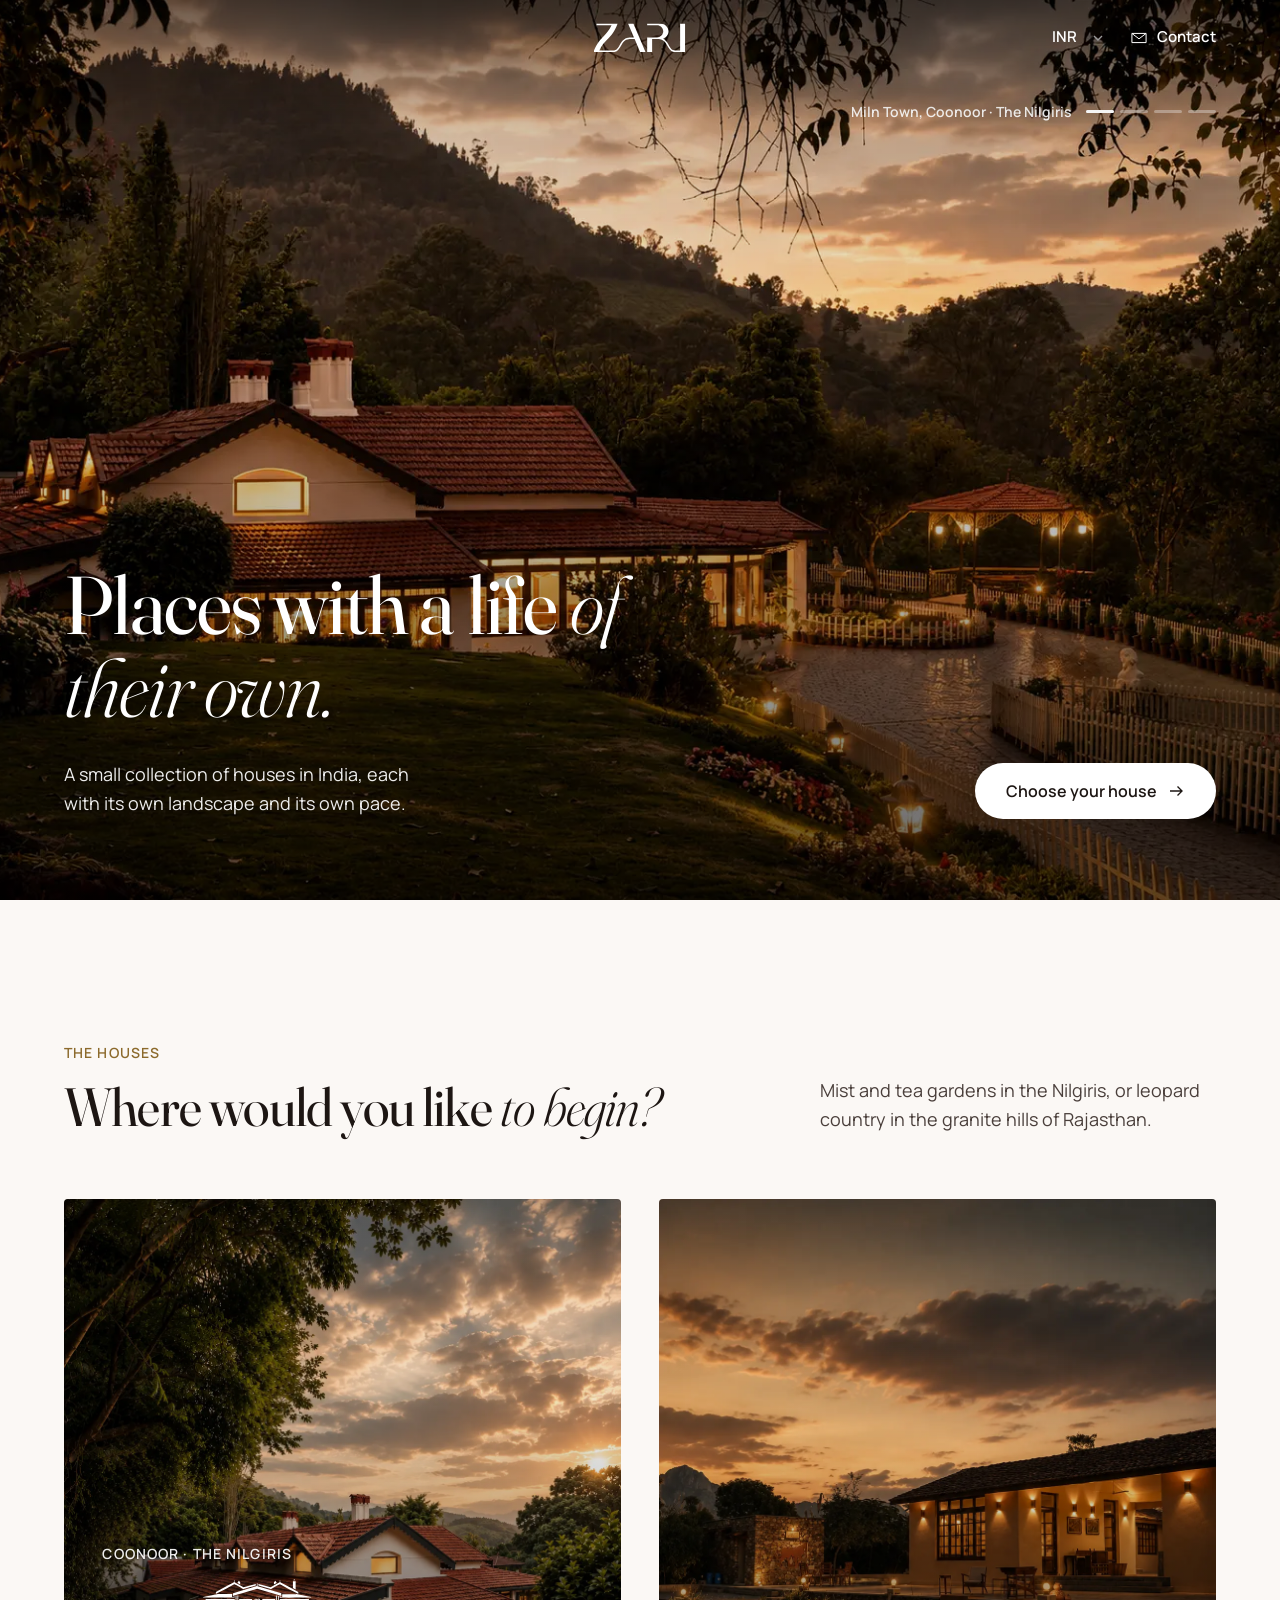
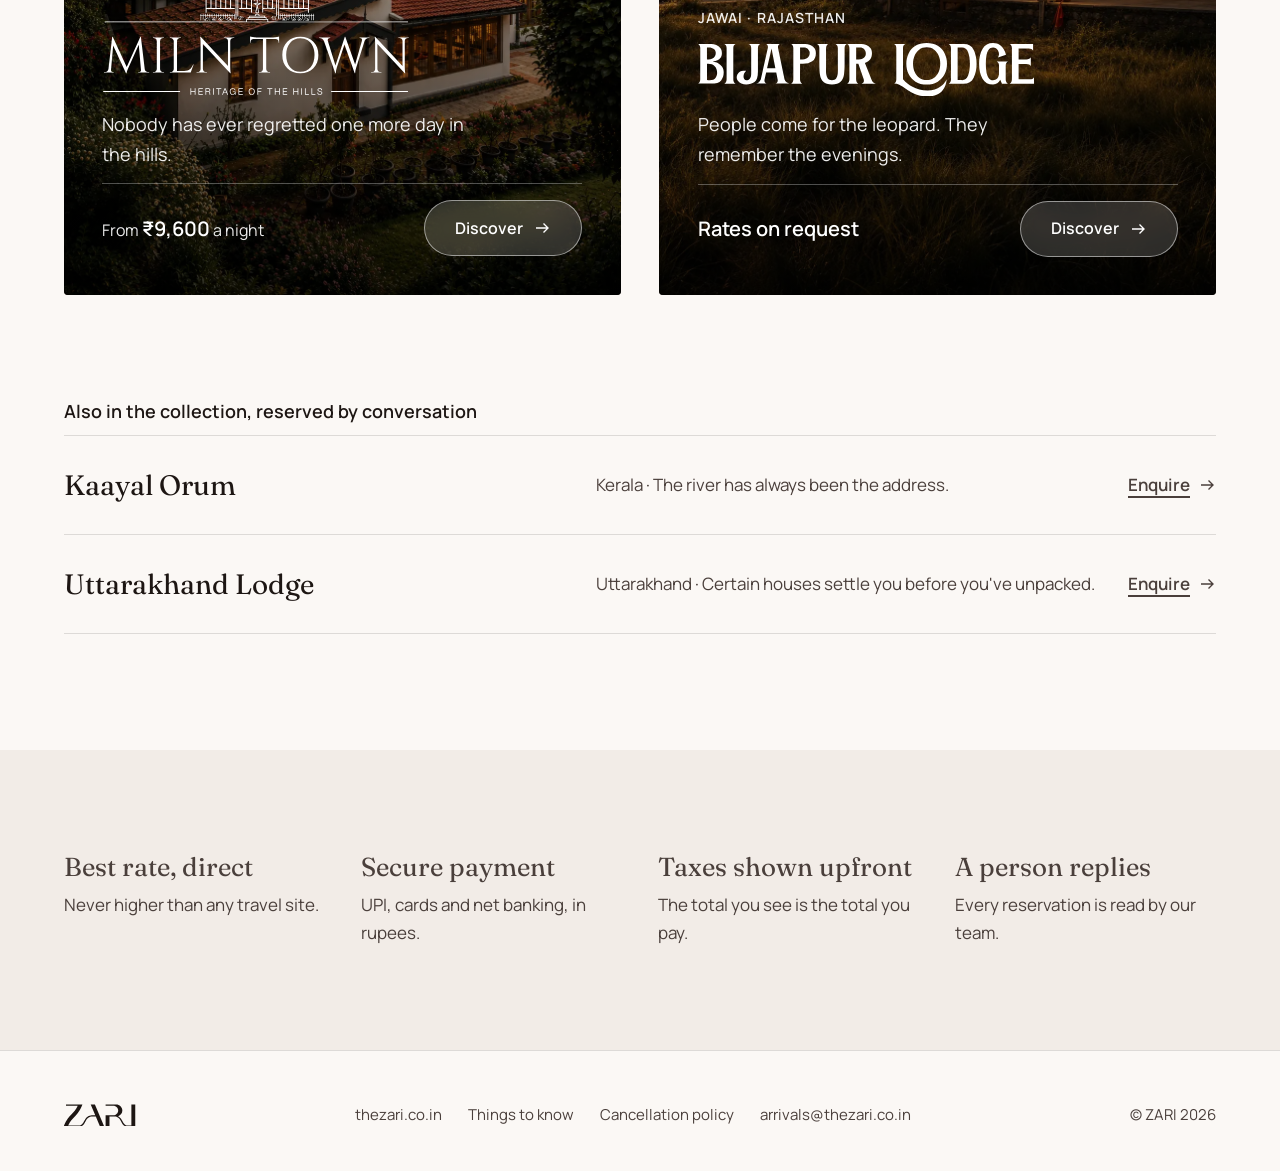
==== commit 0e7189bc: "Booking journey: one question per screen, through to payment Replace the room list and form with a g" ====
--- a/index.html
+++ b/index.html
@@ -13,7 +13,7 @@
 
   <link rel="preconnect" href="https://fonts.googleapis.com">
   <link rel="preconnect" href="https://fonts.gstatic.com" crossorigin>
-  <link href="https://fonts.googleapis.com/css2?family=Instrument+Serif:ital@0;1&family=Manrope:wght@400;500;600&display=swap" rel="stylesheet">
+  <link href="https://fonts.googleapis.com/css2?family=Fraunces:ital,opsz,wght@0,9..144,300..500;1,9..144,300..400&family=Manrope:wght@400;500;600;700&display=swap" rel="stylesheet">
   <link rel="stylesheet" href="assets/css/zari.css">
   <link rel="preload" as="image" href="assets/img/hero-miln-town.webp">
   <link rel="preload" as="image" href="assets/img/hero-bijapur-lodge.webp">
--- a/assets/css/zari.css
+++ b/assets/css/zari.css
@@ -1,31 +1,30 @@
 /* ==========================================================================
    ZARI — Reservations
-   Clean, light, photography-led.
-   Type: Instrument Serif (display) · Manrope (interface)
+   Light, immersive, readable.
+   Type: Fraunces (headings) · Manrope (text and interface)
    ========================================================================== */
 
 :root {
-  --paper: #FCFAF8;
-  --stone: #F4EFEB;
-  --sand: #E6DDD6;
-  --ink: #221815;
-  --ink-80: rgba(34, 24, 21, .82);
-  --muted: #6E6460;
-  --faint: #A39893;
-  --line: rgba(34, 24, 21, .12);
-  --line-strong: rgba(34, 24, 21, .28);
+  --paper: #FBF8F5;
+  --stone: #F2ECE7;
+  --sand: #E4D9D1;
+  --ink: #1D1613;          /* body text: ~16:1 on paper */
+  --ink-2: #4A3F3B;        /* secondary text: ~9:1 on paper */
+  --ink-3: #6B5F5A;        /* tertiary text: ~5.6:1 on paper */
+  --line: rgba(29, 22, 19, .13);
+  --line-2: rgba(29, 22, 19, .3);
   --white: #FFFFFF;
-  --white-80: rgba(255, 255, 255, .82);
-  --white-60: rgba(255, 255, 255, .62);
-  --white-25: rgba(255, 255, 255, .25);
+  --on-img: rgba(255, 255, 255, .92);
+  --accent: #8C6A2C;       /* restrained bronze for small highlights */
+  --ok: #2F6B45;
   --danger: #A23B2A;
 
-  --serif: "Instrument Serif", "Times New Roman", serif;
+  --serif: "Fraunces", Georgia, "Times New Roman", serif;
   --sans: "Manrope", "Helvetica Neue", Arial, sans-serif;
 
-  --gutter: clamp(16px, 4.5vw, 72px);
+  --gutter: clamp(20px, 5vw, 80px);
   --max: 1360px;
-  --bar-h: 72px;
+  --bar-h: 76px;
   --ease: cubic-bezier(.22, .61, .36, 1);
   --ease-out: cubic-bezier(.16, 1, .3, 1);
 }
@@ -35,7 +34,7 @@
 html { -webkit-text-size-adjust: 100%; }
 body {
   margin: 0; background: var(--paper); color: var(--ink);
-  font-family: var(--sans); font-size: 15px; font-weight: 400; line-height: 1.6;
+  font-family: var(--sans); font-size: 17px; font-weight: 400; line-height: 1.65;
   -webkit-font-smoothing: antialiased; text-rendering: optimizeLegibility; overflow-x: hidden;
 }
 img { display: block; max-width: 100%; }
@@ -52,488 +51,483 @@
 .wrap { max-width: var(--max); margin: 0 auto; padding: 0 var(--gutter); }
 
 /* ---------- Type ---------- */
-.eyebrow { font-size: 11px; font-weight: 600; letter-spacing: .16em; text-transform: uppercase; color: var(--muted); margin: 0 0 16px; }
-.h-display { font-family: var(--serif); font-weight: 400; line-height: 1.02; letter-spacing: -.01em; margin: 0; }
-.h-display em { font-style: italic; }
-.lead { font-size: clamp(16px, 1.2vw, 18px); line-height: 1.7; color: var(--muted); margin: 0; }
+.kicker { font-size: 14px; font-weight: 600; letter-spacing: .08em; text-transform: uppercase; color: var(--accent); margin: 0 0 14px; }
+.on-image .kicker { color: var(--on-img); }
+.h1, .h2, .h3 { font-family: var(--serif); font-weight: 400; letter-spacing: -.015em; margin: 0; font-variation-settings: "opsz" 96; }
+.h1 { font-size: clamp(44px, 6.4vw, 104px); line-height: 1.02; }
+.h2 { font-size: clamp(34px, 4.2vw, 64px); line-height: 1.06; }
+.h3 { font-size: clamp(26px, 2.4vw, 36px); line-height: 1.12; }
+.h1 em, .h2 em, .h3 em { font-style: italic; font-weight: 300; }
+.body-lg { font-size: clamp(18px, 1.35vw, 21px); line-height: 1.65; color: var(--ink-2); margin: 0; }
+.muted { color: var(--ink-2); }
 
 /* ---------- Buttons ---------- */
 .btn {
   display: inline-flex; align-items: center; justify-content: center; gap: 10px;
-  height: 52px; padding: 0 28px; border: 1px solid transparent; border-radius: 0;
-  font-size: 13px; font-weight: 600; letter-spacing: .02em; text-decoration: none; white-space: nowrap;
-  transition: background .3s var(--ease), color .3s var(--ease), border-color .3s var(--ease);
-}
-.btn svg { width: 16px; height: 16px; transition: transform .35s var(--ease); }
+  min-height: 56px; padding: 0 30px; border: 1.5px solid transparent; border-radius: 999px;
+  font-size: 16px; font-weight: 600; text-decoration: none; white-space: nowrap;
+  transition: background .3s var(--ease), color .3s var(--ease), border-color .3s var(--ease), transform .3s var(--ease);
+}
+.btn svg { width: 18px; height: 18px; transition: transform .35s var(--ease); }
 .btn:hover svg { transform: translateX(3px); }
+.btn:active { transform: scale(.98); }
 .btn--ink { background: var(--ink); color: var(--white); }
-.btn--ink:hover { background: #3A2C27; }
+.btn--ink:hover { background: #3B2E29; }
 .btn--white { background: var(--white); color: var(--ink); }
 .btn--white:hover { background: var(--stone); }
-.btn--line { border-color: var(--line-strong); color: var(--ink); background: transparent; }
+.btn--line { border-color: var(--line-2); color: var(--ink); }
 .btn--line:hover { border-color: var(--ink); }
-.btn--line-white { border-color: var(--white-60); color: var(--white); }
-.btn--line-white:hover { border-color: var(--white); background: rgba(255,255,255,.08); }
+.btn--ghost { color: var(--ink); padding: 0 18px; }
+.btn--ghost:hover { background: var(--stone); }
+.btn--glass { background: rgba(255,255,255,.16); color: var(--white); border-color: rgba(255,255,255,.5); backdrop-filter: blur(10px); -webkit-backdrop-filter: blur(10px); }
+.btn--glass:hover { background: rgba(255,255,255,.26); }
 .btn--block { width: 100%; }
 .btn[disabled] { opacity: .35; pointer-events: none; }
-
-.link { display: inline-flex; align-items: center; gap: 8px; font-size: 13px; font-weight: 600; text-decoration: none; }
-.link span { background: linear-gradient(currentColor, currentColor) 0 100% / 100% 1px no-repeat; padding-bottom: 2px; transition: background-size .35s var(--ease); }
-.link:hover span { background-size: 0 1px; background-position: 100% 100%; }
-.link svg { width: 15px; height: 15px; transition: transform .35s var(--ease); }
-.link:hover svg { transform: translateX(3px); }
+.link { display: inline-flex; align-items: center; gap: 8px; font-weight: 600; text-decoration: underline; text-underline-offset: 5px; text-decoration-thickness: 1.5px; }
+.link svg { width: 18px; height: 18px; }
 
 /* ---------- Top bar ---------- */
 .topbar {
   position: fixed; inset: 0 0 auto; z-index: 40; height: var(--bar-h);
   display: grid; grid-template-columns: 1fr auto 1fr; align-items: center;
-  padding: 0 var(--gutter); color: var(--ink); background: rgba(252, 250, 248, .96);
-  border-bottom: 1px solid var(--line);
-  backdrop-filter: saturate(1.4) blur(14px); -webkit-backdrop-filter: saturate(1.4) blur(14px);
-  transition: background .45s var(--ease), color .45s var(--ease), border-color .45s var(--ease);
+  padding: 0 var(--gutter); color: var(--ink); background: rgba(251, 248, 245, .95);
+  border-bottom: 1px solid var(--line); backdrop-filter: blur(14px); -webkit-backdrop-filter: blur(14px);
+  transition: background .45s var(--ease), color .45s var(--ease), border-color .45s var(--ease), transform .45s var(--ease);
 }
 .topbar.is-over { background: transparent; color: var(--white); border-color: transparent; backdrop-filter: none; -webkit-backdrop-filter: none; }
-.topbar.is-over::before { content: ""; position: absolute; inset: 0 0 -40px; z-index: -1; background: linear-gradient(rgba(0,0,0,.32), transparent); pointer-events: none; }
-.topbar__logo { justify-self: center; width: 84px; display: block; color: inherit; }
+.topbar.is-over::before { content: ""; position: absolute; inset: 0 0 -50px; z-index: -1; background: linear-gradient(rgba(0,0,0,.4), transparent); pointer-events: none; }
+.topbar.is-hidden { transform: translateY(-100%); }
+.topbar__logo { justify-self: center; width: 92px; display: block; color: inherit; }
 .topbar__logo svg { width: 100%; height: auto; display: block; }
 .topbar__left { justify-self: start; }
-.topbar__right { justify-self: end; display: flex; align-items: center; gap: clamp(12px, 2vw, 28px); }
-.topbar__back, .topbar__help { display: inline-flex; align-items: center; gap: 8px; font-size: 13px; font-weight: 500; text-decoration: none; }
-.topbar__back svg, .topbar__help svg { width: 18px; height: 18px; }
+.topbar__right { justify-self: end; display: flex; align-items: center; gap: clamp(14px, 2vw, 30px); }
+.topbar__back, .topbar__help { display: inline-flex; align-items: center; gap: 8px; font-size: 15px; font-weight: 600; text-decoration: none; }
+.topbar__back svg, .topbar__help svg { width: 20px; height: 20px; }
 .currency select {
   appearance: none; -webkit-appearance: none; background: transparent; border: 0; cursor: pointer;
-  font-size: 13px; font-weight: 500; padding: 6px 18px 6px 0;
-  background-image: url("data:image/svg+xml,%3Csvg xmlns='http://www.w3.org/2000/svg' viewBox='0 0 10 6'%3E%3Cpath d='M1 1l4 4 4-4' fill='none' stroke='%23888' stroke-width='1.3'/%3E%3C/svg%3E");
-  background-repeat: no-repeat; background-position: right center; background-size: 9px;
+  font-size: 15px; font-weight: 600; padding: 6px 20px 6px 0;
+  background-image: url("data:image/svg+xml,%3Csvg xmlns='http://www.w3.org/2000/svg' viewBox='0 0 10 6'%3E%3Cpath d='M1 1l4 4 4-4' fill='none' stroke='%23999' stroke-width='1.4'/%3E%3C/svg%3E");
+  background-repeat: no-repeat; background-position: right center; background-size: 10px;
 }
 .currency option { color: var(--ink); }
-@media (max-width: 720px) {
-  :root { --bar-h: 60px; }
-  .topbar__logo { width: 70px; }
-  .topbar__back span, .topbar__help span { display: none; }
-}
+@media (max-width: 720px) { :root { --bar-h: 62px; } .topbar__logo { width: 74px; } .topbar__back span, .topbar__help span { display: none; } }
 
 /* ---------- Motion ---------- */
 #view.is-leaving { opacity: 0; transition: opacity .3s var(--ease); }
 #view.is-entering { animation: fadeIn .8s var(--ease-out) both; }
 @keyframes fadeIn { from { opacity: 0; } to { opacity: 1; } }
-@keyframes up { from { opacity: 0; transform: translateY(18px); } to { opacity: 1; transform: none; } }
-.reveal { opacity: 0; transform: translateY(24px); transition: opacity 1s var(--ease-out), transform 1s var(--ease-out); }
+@keyframes up { from { opacity: 0; transform: translateY(20px); } to { opacity: 1; transform: none; } }
+@keyframes drift { from { transform: scale(1.12); } to { transform: scale(1); } }
+.reveal { opacity: 0; transform: translateY(28px); transition: opacity 1.1s var(--ease-out), transform 1.1s var(--ease-out); }
 .reveal.is-in { opacity: 1; transform: none; }
-.reveal[data-d="1"] { transition-delay: .1s; } .reveal[data-d="2"] { transition-delay: .2s; } .reveal[data-d="3"] { transition-delay: .3s; }
+.reveal[data-d="1"] { transition-delay: .12s; } .reveal[data-d="2"] { transition-delay: .24s; } .reveal[data-d="3"] { transition-delay: .36s; }
 
 /* ==========================================================================
-   ZARI — welcome
+   Welcome
    ========================================================================== */
-.welcome { position: relative; height: 100vh; height: 100svh; min-height: 560px; overflow: hidden; color: var(--white); background: #1a1411; }
+.welcome { position: relative; height: 100vh; height: 100svh; min-height: 600px; overflow: hidden; color: var(--white); background: #15100e; }
 .slides { position: absolute; inset: 0; }
-.slides img { position: absolute; inset: 0; width: 100%; height: 100%; object-fit: cover; opacity: 0; transform: scale(1.06); transition: opacity 1.8s var(--ease), transform 9s linear; }
+.slides img { position: absolute; inset: 0; width: 100%; height: 100%; object-fit: cover; opacity: 0; transform: scale(1.08); transition: opacity 2s var(--ease), transform 10s linear; }
 .slides img.is-on { opacity: 1; transform: scale(1); }
-.welcome::after { content: ""; position: absolute; inset: 0; background: linear-gradient(rgba(0,0,0,.18), rgba(0,0,0,.08) 40%, rgba(0,0,0,.5)); pointer-events: none; }
-.welcome__inner { position: relative; z-index: 1; height: 100%; display: flex; flex-direction: column; justify-content: flex-end; padding: 0 var(--gutter) clamp(36px, 8vh, 84px); max-width: var(--max); margin: 0 auto; }
-.welcome h1 { font-size: clamp(46px, 7.6vw, 120px); max-width: 14ch; animation: up 1.4s .2s var(--ease-out) both; }
-.welcome__row { display: flex; justify-content: space-between; align-items: flex-end; gap: 32px; margin-top: clamp(24px, 4vh, 40px); flex-wrap: wrap; animation: up 1.4s .45s var(--ease-out) both; }
-.welcome__row p { margin: 0; max-width: 38ch; color: var(--white-80); font-size: 16px; }
-.welcome__dots { position: absolute; z-index: 1; right: var(--gutter); top: 50%; display: grid; gap: 10px; transform: translateY(-50%); }
-.welcome__dots button { width: 2px; height: 26px; background: var(--white-25); transition: background .4s; }
-.welcome__dots button.is-on { background: var(--white); }
-@media (max-width: 720px) { .welcome__dots { display: none; } .welcome__row .btn { width: 100%; } }
-
-.houses { padding: clamp(80px, 11vw, 160px) 0 clamp(60px, 8vw, 120px); }
-.houses__head { display: grid; grid-template-columns: 1fr 1fr; gap: 32px; align-items: end; margin-bottom: clamp(36px, 5vw, 72px); }
-.houses__head h2 { font-size: clamp(38px, 4.6vw, 72px); }
-.houses__head .lead { justify-self: end; max-width: 40ch; }
-.houses__grid { display: grid; grid-template-columns: 1fr 1fr; gap: clamp(20px, 3vw, 48px); }
-.house { text-decoration: none; color: inherit; display: block; }
-.house__img { position: relative; overflow: hidden; aspect-ratio: 4 / 5; background: var(--sand); }
-.house__img img { width: 100%; height: 100%; object-fit: cover; transition: transform 1.6s var(--ease-out); }
-.house:hover .house__img img { transform: scale(1.045); }
-.house__logo { position: absolute; left: 50%; bottom: 9%; transform: translateX(-50%); color: var(--white); width: var(--lw, 62%); filter: drop-shadow(0 2px 18px rgba(0,0,0,.35)); }
+.welcome::after { content: ""; position: absolute; inset: 0; background: linear-gradient(rgba(0,0,0,.25), rgba(0,0,0,.05) 35%, rgba(0,0,0,.62)); pointer-events: none; }
+.welcome__inner { position: relative; z-index: 1; height: 100%; max-width: var(--max); margin: 0 auto; display: flex; flex-direction: column; justify-content: flex-end; padding: 0 var(--gutter) clamp(40px, 9vh, 96px); }
+.welcome .h1 { max-width: 13ch; text-shadow: 0 2px 30px rgba(0,0,0,.25); animation: up 1.4s .2s var(--ease-out) both; }
+.welcome__row { display: flex; justify-content: space-between; align-items: flex-end; gap: 28px; margin-top: 30px; flex-wrap: wrap; animation: up 1.4s .45s var(--ease-out) both; }
+.welcome__row p { margin: 0; max-width: 34ch; font-size: clamp(18px, 1.4vw, 21px); color: var(--on-img); }
+.welcome__caption { position: absolute; z-index: 1; right: var(--gutter); top: calc(var(--bar-h) + 24px); font-size: 14px; font-weight: 600; color: var(--on-img); display: flex; align-items: center; gap: 14px; }
+.welcome__bars { display: flex; gap: 6px; }
+.welcome__bars button { width: 28px; height: 3px; border-radius: 3px; background: rgba(255,255,255,.35); overflow: hidden; position: relative; }
+.welcome__bars button.is-on::after { content: ""; position: absolute; inset: 0; background: var(--white); transform-origin: left; animation: fill 7s linear forwards; }
+.welcome__bars button.is-done { background: var(--white); }
+@keyframes fill { from { transform: scaleX(0); } to { transform: scaleX(1); } }
+@media (max-width: 720px) { .welcome__row .btn { width: 100%; } .welcome__caption span { display: none; } }
+
+.houses { padding: clamp(88px, 11vw, 170px) 0 clamp(72px, 9vw, 130px); }
+.houses__head { display: grid; grid-template-columns: 1.2fr 1fr; gap: 36px; align-items: end; margin-bottom: clamp(40px, 5vw, 80px); }
+.houses__head .body-lg { justify-self: end; max-width: 36ch; }
+.houses__grid { display: grid; grid-template-columns: 1fr 1fr; gap: clamp(20px, 3vw, 44px); }
+.house { position: relative; display: block; text-decoration: none; color: var(--white); overflow: hidden; aspect-ratio: 4 / 5; background: var(--sand); border-radius: 4px; }
+.house img { position: absolute; inset: 0; width: 100%; height: 100%; object-fit: cover; transition: transform 1.8s var(--ease-out); }
+.house:hover img { transform: scale(1.05); }
+.house::after { content: ""; position: absolute; inset: 0; background: linear-gradient(rgba(0,0,0,.05) 30%, rgba(0,0,0,.72)); }
+.house__body { position: absolute; z-index: 1; inset: auto 0 0; padding: clamp(24px, 3vw, 40px); display: grid; gap: 14px; }
+.house__logo { color: var(--white); width: var(--lw, 64%); max-width: 360px; }
+.house--bijapur-lodge .house__logo { --lw: 70%; }
 .house__logo svg { width: 100%; height: auto; display: block; }
-.house--bijapur-lodge .house__logo { --lw: 64%; }
-.house__img::after { content: ""; position: absolute; inset: 50% 0 0; background: linear-gradient(transparent, rgba(0,0,0,.45)); }
-.house__logo { z-index: 1; }
-.house__meta { display: grid; grid-template-columns: 1fr auto; gap: 4px 24px; padding-top: 22px; }
-.house__meta h3 { font-family: var(--serif); font-weight: 400; font-size: clamp(28px, 2.4vw, 38px); line-height: 1.1; margin: 0; }
-.house__meta .eyebrow { grid-column: 1 / -1; margin: 0 0 6px; }
-.house__meta p { grid-column: 1; margin: 4px 0 0; color: var(--muted); }
-.house__price { grid-column: 2; grid-row: 2; text-align: right; font-size: 13px; color: var(--muted); align-self: end; }
-.house__price strong { display: block; color: var(--ink); font-size: 17px; font-weight: 500; }
-.house__cta { grid-column: 2; grid-row: 3; justify-self: end; margin-top: 6px; }
-@media (max-width: 820px) {
-  .houses__head, .houses__grid { grid-template-columns: 1fr; }
-  .houses__head .lead { justify-self: start; }
-  .house__img { aspect-ratio: 4 / 4.4; }
-}
-
-.others { border-top: 1px solid var(--line); }
-.others a { display: grid; grid-template-columns: 1.2fr 1fr 2fr auto; gap: 24px; align-items: center; padding: 26px 0; border-bottom: 1px solid var(--line); text-decoration: none; transition: padding .4s var(--ease); }
+.house__line { font-size: 18px; color: var(--on-img); margin: 0; max-width: 34ch; }
+.house__foot { display: flex; justify-content: space-between; align-items: center; gap: 16px; padding-top: 16px; border-top: 1px solid rgba(255,255,255,.3); flex-wrap: wrap; }
+.house__price { font-size: 16px; color: var(--on-img); }
+.house__price strong { color: var(--white); font-size: 20px; font-weight: 600; }
+@media (max-width: 820px) { .houses__head, .houses__grid { grid-template-columns: 1fr; } .houses__head .body-lg { justify-self: start; } .house { aspect-ratio: 4 / 5.2; } }
+
+.others { margin-top: clamp(64px, 8vw, 110px); }
+.others h3 { font-size: 18px; font-weight: 600; margin: 0 0 8px; }
+.others a { display: grid; grid-template-columns: 1fr 1fr auto; gap: 8px 24px; align-items: center; padding: 26px 0; border-bottom: 1px solid var(--line); text-decoration: none; transition: padding .4s var(--ease); }
+.others a:first-of-type { border-top: 1px solid var(--line); }
 .others a:hover { padding-left: 10px; }
-.others strong { font-family: var(--serif); font-weight: 400; font-size: 26px; }
-.others span { color: var(--muted); font-size: 14px; }
-@media (max-width: 760px) { .others a { grid-template-columns: 1fr auto; gap: 4px 16px; } .others a span:nth-of-type(2) { display: none; } .others a > span:first-of-type { grid-column: 1; } .others .link { grid-row: 1 / 3; grid-column: 2; } }
-
-.values { background: var(--stone); padding: clamp(56px, 7vw, 96px) 0; }
-.values ul { list-style: none; margin: 0; padding: 0; display: grid; grid-template-columns: repeat(4, 1fr); gap: 32px; }
-.values strong { display: block; font-family: var(--serif); font-weight: 400; font-size: 24px; margin-bottom: 6px; }
-.values li { color: var(--muted); font-size: 14px; }
+.others strong { font-family: var(--serif); font-weight: 400; font-size: 28px; }
+.others span { color: var(--ink-2); }
+@media (max-width: 760px) { .others a { grid-template-columns: 1fr auto; } .others a > span:first-of-type { grid-column: 1; } .others .link { grid-column: 2; grid-row: 1 / 3; } }
+
+.values { background: var(--stone); padding: clamp(64px, 8vw, 110px) 0; }
+.values ul { list-style: none; margin: 0; padding: 0; display: grid; grid-template-columns: repeat(4, 1fr); gap: 36px; }
+.values strong { display: block; font-family: var(--serif); font-weight: 400; font-size: 26px; line-height: 1.2; margin-bottom: 8px; }
+.values li { color: var(--ink-2); }
 @media (max-width: 860px) { .values ul { grid-template-columns: 1fr 1fr; } }
-
-.footer { padding: 48px 0 calc(40px + env(safe-area-inset-bottom)); border-top: 1px solid var(--line); font-size: 13px; color: var(--muted); }
+@media (max-width: 480px) { .values ul { grid-template-columns: 1fr; } }
+
+.footer { padding: 52px 0 calc(44px + env(safe-area-inset-bottom)); border-top: 1px solid var(--line); font-size: 15px; color: var(--ink-2); }
 .footer .wrap { display: flex; justify-content: space-between; align-items: center; gap: 24px; flex-wrap: wrap; }
-.footer__logo { width: 64px; color: var(--ink); }
+.footer__logo { width: 72px; color: var(--ink); }
 .footer__logo svg { width: 100%; height: auto; display: block; }
-.footer nav { display: flex; gap: 24px; flex-wrap: wrap; }
+.footer nav { display: flex; gap: 26px; flex-wrap: wrap; }
 .footer a { text-decoration: none; }
-.footer a:hover { color: var(--ink); }
-@media (max-width: 1100px) { .has-mobilebar .footer { padding-bottom: calc(110px + env(safe-area-inset-bottom)); } }
+.footer a:hover { color: var(--ink); text-decoration: underline; text-underline-offset: 4px; }
+.has-reserve .footer { padding-bottom: calc(120px + env(safe-area-inset-bottom)); }
 
 /* ==========================================================================
-   HOUSE
+   House
    ========================================================================== */
-.phero { position: relative; height: 100vh; height: 100svh; min-height: 560px; overflow: hidden; color: var(--white); background: #1a1411; }
-.phero img.phero__img { position: absolute; inset: 0; width: 100%; height: 100%; object-fit: cover; animation: settle 2.4s var(--ease-out) both; }
-@keyframes settle { from { transform: scale(1.1); opacity: .2; } to { transform: scale(1); opacity: 1; } }
-.phero::after { content: ""; position: absolute; inset: 0; background: linear-gradient(rgba(0,0,0,.2), rgba(0,0,0,.05) 35%, rgba(0,0,0,.55)); }
-.phero__inner { position: relative; z-index: 1; height: 100%; display: flex; flex-direction: column; align-items: center; justify-content: flex-end; text-align: center; padding: 0 var(--gutter) clamp(44px, 9vh, 96px); }
-.phero__logo { width: min(80vw, var(--lw, 440px)); color: var(--white); margin-bottom: 26px; animation: up 1.4s .3s var(--ease-out) both; }
+.phero { position: relative; height: 100vh; height: 100svh; min-height: 600px; overflow: hidden; color: var(--white); background: #15100e; }
+.phero > img { position: absolute; inset: 0; width: 100%; height: 100%; object-fit: cover; animation: drift 3.2s var(--ease-out) both; }
+.phero::after { content: ""; position: absolute; inset: 0; background: linear-gradient(rgba(0,0,0,.3), rgba(0,0,0,.05) 38%, rgba(0,0,0,.6)); }
+.phero__inner { position: relative; z-index: 1; height: 100%; display: flex; flex-direction: column; align-items: center; justify-content: center; text-align: center; padding: var(--bar-h) var(--gutter) 0; }
+.phero__region { font-size: 15px; font-weight: 600; letter-spacing: .1em; text-transform: uppercase; color: var(--on-img); margin: 0 0 30px; animation: up 1.4s .15s var(--ease-out) both; }
+.phero__logo { width: min(82vw, var(--lw, 520px)); color: var(--white); margin-bottom: 28px; filter: drop-shadow(0 2px 24px rgba(0,0,0,.3)); animation: up 1.4s .3s var(--ease-out) both; }
 .phero__logo svg { width: 100%; height: auto; display: block; }
-.phero--bijapur-lodge .phero__logo { --lw: 460px; }
-.phero__tag { font-family: var(--serif); font-style: italic; font-size: clamp(20px, 2vw, 28px); color: var(--white-80); margin: 0; animation: up 1.4s .5s var(--ease-out) both; }
-.phero__region { font-size: 11px; font-weight: 600; letter-spacing: .16em; text-transform: uppercase; color: var(--white-80); margin: 0 0 34px; animation: up 1.4s .15s var(--ease-out) both; }
-
-/* Booking dock: sticks under the top bar */
-.dock { position: sticky; top: var(--bar-h); z-index: 30; background: var(--white); border-bottom: 1px solid var(--line); box-shadow: 0 10px 30px -24px rgba(0,0,0,.35); }
-.dock .wrap { display: grid; grid-template-columns: 1fr 1fr 1.2fr auto; }
-.dock__field { text-align: left; padding: 16px 24px; border-left: 1px solid var(--line); display: flex; flex-direction: column; gap: 2px; transition: background .25s; }
-.dock__field:first-child { border-left: 0; padding-left: 0; }
-.dock__field:hover { background: var(--stone); }
-.dock__field:first-child:hover { background: transparent; }
-.dock__label { font-size: 11px; font-weight: 600; letter-spacing: .12em; text-transform: uppercase; color: var(--muted); }
-.dock__value { font-size: 16px; font-weight: 500; white-space: nowrap; overflow: hidden; text-overflow: ellipsis; }
-.dock__value.is-empty { color: var(--faint); font-weight: 400; }
-.dock .btn { height: auto; align-self: stretch; margin: 10px 0; padding: 0 34px; }
-@media (max-width: 1100px) { .dock { display: none; } }
-
-.overview { padding: clamp(80px, 10vw, 150px) 0 clamp(48px, 6vw, 80px); }
-.overview__grid { display: grid; grid-template-columns: 1fr 1fr; gap: clamp(32px, 7vw, 120px); }
-.overview h2 { font-size: clamp(38px, 4.4vw, 68px); }
-.overview .lead { margin-bottom: 40px; font-size: clamp(16px, 1.25vw, 19px); }
-.facts { display: grid; grid-template-columns: 1fr 1fr; margin: 0; border-top: 1px solid var(--line); }
+.phero__tag { font-family: var(--serif); font-style: italic; font-weight: 300; font-size: clamp(22px, 2.2vw, 32px); color: var(--white); margin: 0 0 36px; max-width: 30ch; animation: up 1.4s .5s var(--ease-out) both; }
+.phero .btn { animation: up 1.4s .7s var(--ease-out) both; }
+.phero__scroll { position: absolute; z-index: 1; left: 50%; bottom: 28px; transform: translateX(-50%); font-size: 14px; font-weight: 600; color: var(--on-img); display: grid; justify-items: center; gap: 10px; }
+.phero__scroll::after { content: ""; width: 1.5px; height: 36px; background: linear-gradient(var(--white), transparent); animation: drip 2.2s var(--ease) infinite; transform-origin: top; }
+@keyframes drip { 0% { transform: scaleY(0); } 50% { transform: scaleY(1); } 100% { transform: scaleY(1); opacity: 0; } }
+
+.chapter { display: grid; grid-template-columns: 1fr 1fr; min-height: 92vh; }
+.chapter__img { position: relative; overflow: hidden; background: var(--sand); }
+.chapter__img img { position: absolute; inset: 0; width: 100%; height: 100%; object-fit: cover; }
+.chapter__text { display: flex; flex-direction: column; justify-content: center; padding: clamp(56px, 8vw, 140px) clamp(24px, 6vw, 110px); }
+.chapter__text .body-lg { margin-top: 26px; }
+.chapter--flip .chapter__img { order: 2; }
+.facts { display: grid; grid-template-columns: 1fr 1fr; margin: 40px 0 0; border-top: 1px solid var(--line); }
 .facts div { padding: 18px 0; border-bottom: 1px solid var(--line); }
 .facts div:nth-child(odd) { padding-right: 20px; }
-.facts dt { font-size: 12px; color: var(--muted); }
-.facts dd { margin: 2px 0 0; font-size: 16px; font-weight: 500; }
-@media (max-width: 860px) { .overview__grid { grid-template-columns: 1fr; } }
-
-.strip { display: grid; grid-auto-flow: column; grid-auto-columns: clamp(260px, 30vw, 460px); gap: 12px; overflow-x: auto; scroll-snap-type: x mandatory; scrollbar-width: none; padding: 0 var(--gutter); cursor: grab; }
+.facts dt { font-size: 15px; color: var(--ink-3); }
+.facts dd { margin: 2px 0 0; font-size: 18px; font-weight: 600; }
+@media (max-width: 900px) { .chapter { grid-template-columns: 1fr; min-height: 0; } .chapter__img { aspect-ratio: 4 / 3.4; } .chapter--flip .chapter__img { order: 0; } }
+
+.showcase { padding: clamp(88px, 10vw, 160px) 0; }
+.showcase__head { display: flex; justify-content: space-between; align-items: flex-end; gap: 24px; flex-wrap: wrap; margin-bottom: clamp(40px, 5vw, 72px); }
+.showcase__grid { display: grid; grid-template-columns: repeat(auto-fit, minmax(300px, 1fr)); gap: clamp(20px, 3vw, 40px); }
+.sroom { display: grid; gap: 18px; }
+.sroom__img { aspect-ratio: 4 / 3; overflow: hidden; background: var(--sand); border-radius: 4px; }
+.sroom__img img { width: 100%; height: 100%; object-fit: cover; transition: transform 1.6s var(--ease-out); }
+.sroom:hover .sroom__img img { transform: scale(1.04); }
+.sroom p { margin: 0; color: var(--ink-2); }
+.sroom__meta { display: flex; justify-content: space-between; gap: 16px; font-size: 16px; color: var(--ink-2); padding-top: 14px; border-top: 1px solid var(--line); flex-wrap: wrap; }
+.sroom__meta strong { color: var(--ink); }
+
+.strip { display: grid; grid-auto-flow: column; grid-auto-columns: clamp(260px, 28vw, 440px); gap: 12px; overflow-x: auto; scroll-snap-type: x mandatory; scrollbar-width: none; padding: 0 var(--gutter); cursor: grab; }
 .strip::-webkit-scrollbar { display: none; }
-.strip figure { margin: 0; aspect-ratio: 4 / 5; overflow: hidden; scroll-snap-align: start; background: var(--sand); }
+.strip figure { margin: 0; aspect-ratio: 4 / 5; overflow: hidden; scroll-snap-align: start; background: var(--sand); border-radius: 4px; }
 .strip img { width: 100%; height: 100%; object-fit: cover; }
-@media (max-width: 720px) { .strip { grid-auto-columns: 78vw; } }
-
-/* Rooms */
-.rooms-sec { padding: clamp(80px, 10vw, 150px) 0; }
-.rooms-head { display: flex; justify-content: space-between; align-items: flex-end; gap: 24px; flex-wrap: wrap; margin-bottom: clamp(32px, 4vw, 56px); }
-.rooms-head h2 { font-size: clamp(38px, 4.4vw, 68px); }
-.chipbtn { display: inline-flex; align-items: center; gap: 8px; height: 40px; padding: 0 16px; border: 1px solid var(--line-strong); border-radius: 40px; font-size: 13px; font-weight: 500; transition: border-color .25s; }
-.chipbtn:hover { border-color: var(--ink); }
-.chipbtn svg { width: 16px; height: 16px; }
-.rooms-head__ctl { display: flex; gap: 8px; flex-wrap: wrap; }
-
-.booking { display: grid; grid-template-columns: minmax(0, 1fr) 360px; gap: clamp(32px, 4vw, 64px); align-items: start; }
-.rooms { display: grid; gap: clamp(56px, 7vw, 96px); }
-@media (max-width: 1100px) { .booking { grid-template-columns: 1fr; } .booking > .summary { display: none; } }
-
-.room__media { position: relative; background: var(--sand); }
-.carousel { position: relative; aspect-ratio: 3 / 2; overflow: hidden; }
-.carousel__track { display: flex; height: 100%; overflow-x: auto; scroll-snap-type: x mandatory; scrollbar-width: none; scroll-behavior: smooth; }
-.carousel__track::-webkit-scrollbar { display: none; }
-.carousel__track img { flex: 0 0 100%; width: 100%; height: 100%; object-fit: cover; scroll-snap-align: start; }
-.carousel__nav { position: absolute; right: 16px; bottom: 16px; display: flex; gap: 6px; }
-.carousel__btn { width: 42px; height: 42px; display: grid; place-items: center; border-radius: 50%; background: rgba(255,255,255,.92); color: var(--ink); transition: background .25s; }
-.carousel__btn:hover { background: var(--white); }
-.carousel__btn svg { width: 16px; height: 16px; }
-.carousel__count { position: absolute; left: 16px; bottom: 18px; padding: 4px 10px; border-radius: 20px; background: rgba(0,0,0,.4); color: var(--white); font-size: 12px; font-weight: 500; }
-
-.room__top { display: grid; grid-template-columns: 1fr auto; gap: 8px 24px; align-items: baseline; padding: 28px 0 0; }
-.room__name { font-family: var(--serif); font-weight: 400; font-size: clamp(32px, 3vw, 44px); line-height: 1.05; margin: 0; }
-.room__specs { font-size: 13px; color: var(--muted); text-align: right; }
-.room__desc { color: var(--muted); margin: 14px 0 0; max-width: 64ch; }
-.room__amen { font-size: 13px; color: var(--muted); margin: 14px 0 0; }
-.room__amen b { color: var(--ink); font-weight: 500; }
-.rates { margin-top: 28px; border-top: 1px solid var(--line); }
-.rate { display: grid; grid-template-columns: 1fr auto 140px; gap: 16px 28px; align-items: center; padding: 22px 0; border-bottom: 1px solid var(--line); }
-.rate__info strong { display: block; font-size: 16px; font-weight: 600; }
-.rate__info span { font-size: 13px; color: var(--muted); }
-.rate__price { text-align: right; line-height: 1.3; }
-.rate__price s { font-size: 12px; color: var(--faint); margin-right: 6px; }
-.rate__price strong { font-size: 20px; font-weight: 500; }
-.rate__price small { display: block; font-size: 12px; color: var(--muted); }
-.rate .btn { height: 46px; padding: 0 20px; width: 100%; }
-.rate .btn.is-added { background: var(--ink); color: var(--white); border-color: var(--ink); }
-.rate .btn.is-added[disabled] { opacity: 1; }
-.room__count { font-size: 13px; font-weight: 600; }
-@media (max-width: 640px) {
-  .room__top { grid-template-columns: 1fr; }
-  .room__specs { text-align: left; }
-  .rate { grid-template-columns: 1fr auto; }
-  .rate__info { grid-column: 1 / -1; }
-  .rate__price { text-align: left; }
-  .rate .btn { width: auto; min-width: 120px; }
-}
-
-/* Summary */
-.summary { position: sticky; top: calc(var(--bar-h) + 104px); background: var(--white); border: 1px solid var(--line); padding: 28px; max-height: calc(100vh - var(--bar-h) - 128px); overflow: auto; }
-.summary__title { font-family: var(--serif); font-weight: 400; font-size: 30px; line-height: 1.1; margin: 0; }
-.summary__sub { font-size: 13px; color: var(--muted); margin: 4px 0 20px; }
-.summary__when { display: grid; grid-template-columns: 1fr 1fr; border: 1px solid var(--line); }
-.summary__when button { text-align: left; padding: 12px 14px; }
-.summary__when button + button { border-left: 1px solid var(--line); }
-.summary__when button:hover, .summary__guests:hover { background: var(--stone); }
-.summary__when span, .summary__guests span:first-child { display: block; font-size: 11px; font-weight: 600; letter-spacing: .1em; text-transform: uppercase; color: var(--muted); }
-.summary__when strong { font-weight: 500; font-size: 15px; }
-.summary__guests { width: 100%; text-align: left; padding: 12px 14px; border: 1px solid var(--line); border-top: 0; display: flex; justify-content: space-between; align-items: center; font-size: 14px; }
-.summary__guests em { font-style: normal; font-size: 13px; text-decoration: underline; text-underline-offset: 3px; }
-.summary__empty { color: var(--faint); font-size: 14px; padding: 28px 0; margin: 0; text-align: center; border-bottom: 1px solid var(--line); }
-.lines { list-style: none; margin: 8px 0 0; padding: 0; }
-.line { padding: 16px 0; border-bottom: 1px solid var(--line); display: grid; grid-template-columns: 1fr auto; gap: 2px 12px; animation: up .5s var(--ease-out) both; }
-.line__name { font-weight: 600; font-size: 15px; }
-.line__price { text-align: right; font-weight: 500; }
-.line__plan { font-size: 13px; color: var(--muted); }
-.line__remove { font-size: 12px; color: var(--muted); text-decoration: underline; text-underline-offset: 3px; justify-self: end; }
-.line__remove:hover { color: var(--ink); }
-.line__occ { grid-column: 1 / -1; display: flex; gap: 20px; margin-top: 10px; flex-wrap: wrap; }
-.mini { display: inline-flex; align-items: center; gap: 8px; font-size: 13px; color: var(--muted); }
-.mini button { width: 26px; height: 26px; border: 1px solid var(--line-strong); border-radius: 50%; display: grid; place-items: center; font-size: 14px; color: var(--ink); line-height: 1; }
-.mini button:hover:not([disabled]) { border-color: var(--ink); }
-.mini button[disabled] { opacity: .3; cursor: default; }
-.mini output { min-width: 14px; text-align: center; color: var(--ink); font-weight: 600; }
-.totals { margin-top: 18px; display: grid; gap: 6px; font-size: 14px; color: var(--muted); }
-.totals div { display: flex; justify-content: space-between; gap: 12px; }
-.totals .grand { margin-top: 8px; padding-top: 14px; border-top: 1px solid var(--line); color: var(--ink); align-items: baseline; }
-.totals .grand span { font-weight: 600; }
-.totals .grand strong { font-family: var(--serif); font-weight: 400; font-size: 34px; line-height: 1; }
-.totals .approx { justify-content: flex-end; font-size: 12px; color: var(--faint); }
-.summary__note { font-size: 13px; color: var(--muted); margin: 16px 0 18px; }
-.summary__warn { font-size: 13px; color: var(--danger); margin: 14px 0 0; }
-
-/* Mobile bar */
-.mobilebar { position: fixed; inset: auto 0 0; z-index: 35; background: var(--white); border-top: 1px solid var(--line); padding: 12px var(--gutter) calc(12px + env(safe-area-inset-bottom)); display: flex; align-items: center; justify-content: space-between; gap: 16px; transform: translateY(110%); transition: transform .5s var(--ease-out); box-shadow: 0 -12px 30px -20px rgba(0,0,0,.3); }
-.mobilebar.is-shown { transform: none; }
-.mobilebar__info { display: flex; flex-direction: column; min-width: 0; line-height: 1.3; }
-.mobilebar__info small { font-size: 12px; color: var(--muted); }
-.mobilebar__info strong { font-size: 19px; font-weight: 600; }
-.mobilebar__info span { font-size: 12px; color: var(--muted); white-space: nowrap; overflow: hidden; text-overflow: ellipsis; }
-.mobilebar .btn { height: 48px; padding: 0 22px; }
-@media (min-width: 1101px) { .mobilebar { display: none !important; } }
-
-/* Info */
-.info { padding: clamp(72px, 9vw, 130px) 0; background: var(--stone); }
-.info__grid { display: grid; grid-template-columns: repeat(3, 1fr); gap: clamp(32px, 4vw, 64px); margin-top: 40px; }
-.info h2 { font-size: clamp(34px, 3.6vw, 54px); }
-.info h3 { font-size: 13px; font-weight: 600; letter-spacing: .1em; text-transform: uppercase; margin: 0 0 16px; }
-.info p, .info li { font-size: 14px; color: var(--muted); }
+@media (max-width: 720px) { .strip { grid-auto-columns: 80vw; } }
+
+.info { padding: clamp(80px, 10vw, 150px) 0; background: var(--stone); }
+.info__grid { display: grid; grid-template-columns: repeat(3, 1fr); gap: clamp(32px, 4vw, 64px); margin-top: 48px; }
+.info h3 { font-size: 20px; font-weight: 700; margin: 0 0 16px; }
+.info p, .info li { color: var(--ink-2); }
 .info ul { list-style: none; margin: 0; padding: 0; }
-.info li { padding: 10px 0; border-bottom: 1px solid var(--line); }
-.times { display: grid; grid-template-columns: 1fr 1fr; border: 1px solid var(--line); margin-bottom: 18px; background: var(--paper); }
-.times div { padding: 14px 16px; }
+.info li { padding: 12px 0; border-bottom: 1px solid var(--line); }
+.times { display: grid; grid-template-columns: 1fr 1fr; border: 1px solid var(--line); margin-bottom: 18px; background: var(--paper); border-radius: 4px; }
+.times div { padding: 16px 18px; }
 .times div + div { border-left: 1px solid var(--line); }
-.times span { display: block; font-size: 12px; color: var(--muted); }
-.times strong { font-family: var(--serif); font-weight: 400; font-size: 28px; }
+.times span { display: block; font-size: 15px; color: var(--ink-3); }
+.times strong { font-family: var(--serif); font-weight: 400; font-size: 30px; }
 details.acc { border-bottom: 1px solid var(--line); }
-details.acc summary { list-style: none; cursor: pointer; padding: 14px 0; display: flex; justify-content: space-between; gap: 12px; font-size: 14px; font-weight: 500; }
+details.acc summary { list-style: none; cursor: pointer; padding: 16px 0; display: flex; justify-content: space-between; gap: 12px; font-weight: 600; }
 details.acc summary::-webkit-details-marker { display: none; }
-details.acc summary::after { content: "+"; font-size: 18px; line-height: 1; transition: transform .3s var(--ease); }
+details.acc summary::after { content: "+"; font-size: 22px; line-height: 1; font-weight: 400; transition: transform .3s var(--ease); }
 details.acc[open] summary::after { transform: rotate(45deg); }
-details.acc ul { padding-bottom: 12px; }
+details.acc ul { padding-bottom: 14px; }
 details.acc li { border: 0; padding: 4px 0; }
 .amen { columns: 2; column-gap: 20px; }
 .amen li { break-inside: avoid; }
-.address { font-style: normal; font-size: 14px; color: var(--muted); margin: 18px 0 12px; }
+.address { font-style: normal; color: var(--ink-2); margin: 18px 0 12px; }
 @media (max-width: 900px) { .info__grid { grid-template-columns: 1fr; } }
 
-.closing { position: relative; min-height: 70vh; display: grid; place-items: center; text-align: center; color: var(--white); overflow: hidden; padding: 100px var(--gutter); background: #1a1411; }
-.closing > img { position: absolute; inset: 0; width: 100%; height: 100%; object-fit: cover; }
-.closing::after { content: ""; position: absolute; inset: 0; background: rgba(0,0,0,.42); }
-.closing > div { position: relative; z-index: 1; }
-.closing h2 { font-size: clamp(38px, 5vw, 76px); margin-bottom: 16px; }
-.closing p { color: var(--white-80); margin: 0 0 32px; }
+/* Floating reserve */
+.reserve-fab { position: fixed; z-index: 35; right: var(--gutter); bottom: 28px; display: flex; align-items: center; gap: 18px; padding: 10px 10px 10px 26px; background: var(--white); border-radius: 999px; box-shadow: 0 20px 50px -18px rgba(0,0,0,.4); transform: translateY(140%); transition: transform .6s var(--ease-out); }
+.reserve-fab.is-shown { transform: none; }
+.reserve-fab__price { line-height: 1.25; font-size: 14px; color: var(--ink-2); }
+.reserve-fab__price strong { display: block; font-size: 19px; color: var(--ink); }
+.reserve-fab .btn { min-height: 52px; }
+@media (max-width: 720px) { .reserve-fab { left: 12px; right: 12px; bottom: calc(12px + env(safe-area-inset-bottom)); justify-content: space-between; } }
 
 /* ==========================================================================
-   Layer — dialogs & sheets
+   Journey — the booking experience
    ========================================================================== */
-.layer { position: fixed; inset: 0; z-index: 60; display: grid; place-items: center; padding: 24px; }
-.layer__scrim { position: absolute; inset: 0; background: rgba(20, 14, 12, .45); backdrop-filter: blur(3px); -webkit-backdrop-filter: blur(3px); animation: fadeIn .35s var(--ease) both; }
-.layer.is-closing .layer__scrim { animation: fadeIn .25s var(--ease) reverse both; }
-.sheet { position: relative; width: min(100%, var(--sheet-w, 760px)); max-height: calc(100dvh - 48px); background: var(--white); display: flex; flex-direction: column; box-shadow: 0 40px 90px -30px rgba(0,0,0,.45); animation: pop .45s var(--ease-out) both; }
-.layer.is-closing .sheet { animation: pop .25s var(--ease) reverse both; }
-@keyframes pop { from { opacity: 0; transform: translateY(14px); } to { opacity: 1; transform: none; } }
-.sheet__head { display: flex; justify-content: space-between; align-items: flex-start; gap: 16px; padding: 24px 28px 18px; border-bottom: 1px solid var(--line); }
-.sheet__head h2 { font-family: var(--serif); font-weight: 400; font-size: 30px; line-height: 1.1; margin: 0; }
-.sheet__head p { margin: 4px 0 0; font-size: 13px; color: var(--muted); }
-.sheet__close { width: 40px; height: 40px; flex: none; display: grid; place-items: center; border-radius: 50%; border: 1px solid var(--line-strong); }
-.sheet__close:hover { border-color: var(--ink); }
-.sheet__close svg { width: 14px; height: 14px; }
-.sheet__body { padding: 24px 28px; overflow: auto; overscroll-behavior: contain; }
-.sheet__foot { display: flex; justify-content: space-between; align-items: center; gap: 16px; padding: 16px 28px; border-top: 1px solid var(--line); }
-@media (max-width: 720px) {
-  .layer { place-items: end stretch; padding: 0; }
-  .sheet { width: 100%; max-height: 92dvh; border-radius: 16px 16px 0 0; animation: sheetUp .45s var(--ease-out) both; }
-  .layer.is-closing .sheet { animation: sheetUp .25s var(--ease) reverse both; }
-  .sheet::before { content: ""; position: absolute; top: 8px; left: 50%; width: 36px; height: 4px; margin-left: -18px; border-radius: 4px; background: var(--line-strong); }
-  .sheet__head, .sheet__body, .sheet__foot { padding-left: 20px; padding-right: 20px; }
-  .sheet__foot { padding-bottom: calc(16px + env(safe-area-inset-bottom)); }
-}
-@keyframes sheetUp { from { transform: translateY(100%); } to { transform: none; } }
-
-/* Calendar */
-.cal { --cell: 44px; }
-.cal__nav { display: flex; justify-content: space-between; margin-bottom: 4px; }
-.cal__nav button { width: 38px; height: 38px; border-radius: 50%; border: 1px solid var(--line-strong); display: grid; place-items: center; }
-.cal__nav button:hover:not([disabled]) { border-color: var(--ink); }
-.cal__nav button[disabled] { opacity: .25; cursor: default; }
-.cal__nav svg { width: 15px; height: 15px; }
-.cal__months { display: grid; grid-template-columns: 1fr 1fr; gap: 44px; }
-.cal__month h3 { font-size: 15px; font-weight: 600; text-align: center; margin: -32px 0 18px; pointer-events: none; }
-.cal__grid { display: grid; grid-template-columns: repeat(7, 1fr); row-gap: 2px; }
-.cal__dow { font-size: 11px; font-weight: 600; color: var(--faint); text-align: center; padding-bottom: 8px; }
-.cal__day { position: relative; height: var(--cell); display: grid; place-items: center; font-size: 14px; font-weight: 500; font-variant-numeric: tabular-nums; }
+.journey { position: fixed; inset: 0; z-index: 50; display: grid; grid-template-columns: minmax(0, 1.08fr) minmax(0, 1fr); background: var(--paper); }
+.j-visual { position: relative; overflow: hidden; background: #15100e; color: var(--white); }
+.j-visual img { position: absolute; inset: 0; width: 100%; height: 100%; object-fit: cover; opacity: 0; transform: scale(1.06); transition: opacity 1.2s var(--ease), transform 8s var(--ease-out); }
+.j-visual img.is-on { opacity: 1; transform: scale(1); }
+.j-visual::after { content: ""; position: absolute; inset: 0; background: linear-gradient(rgba(0,0,0,.35), rgba(0,0,0,0) 30%, rgba(0,0,0,0) 55%, rgba(0,0,0,.6)); pointer-events: none; }
+.j-visual__top { position: absolute; z-index: 1; top: 26px; left: clamp(24px, 3vw, 44px); right: clamp(24px, 3vw, 44px); display: flex; justify-content: space-between; align-items: center; }
+.j-visual__logo { width: 84px; color: var(--white); }
+.j-visual__logo svg { width: 100%; height: auto; display: block; }
+.j-visual__cap { position: absolute; z-index: 1; left: clamp(24px, 3vw, 44px); right: clamp(24px, 3vw, 44px); bottom: clamp(24px, 4vh, 44px); }
+.j-visual__house { width: min(46%, 220px); color: var(--white); margin-bottom: 14px; }
+.j-visual__house svg { width: 100%; height: auto; display: block; }
+.j-visual__cap p { margin: 0; font-family: var(--serif); font-style: italic; font-weight: 300; font-size: clamp(20px, 1.8vw, 26px); max-width: 30ch; }
+
+.j-panel { display: grid; grid-template-rows: auto 1fr auto; min-height: 0; background: var(--paper); }
+.j-head { padding: 22px clamp(24px, 4vw, 64px) 0; }
+.j-head__row { display: flex; justify-content: space-between; align-items: center; gap: 16px; }
+.j-step-label { font-size: 15px; font-weight: 600; color: var(--ink-2); }
+.j-close { display: inline-flex; align-items: center; gap: 8px; height: 44px; padding: 0 16px; border-radius: 999px; border: 1.5px solid var(--line); font-size: 15px; font-weight: 600; }
+.j-close:hover { border-color: var(--ink); }
+.j-close svg { width: 14px; height: 14px; }
+.j-progress { display: grid; grid-template-columns: repeat(var(--n, 7), 1fr); gap: 6px; margin-top: 18px; }
+.j-progress span { height: 4px; border-radius: 4px; background: var(--line); overflow: hidden; position: relative; }
+.j-progress span::after { content: ""; position: absolute; inset: 0; background: var(--ink); transform: scaleX(0); transform-origin: left; transition: transform .6s var(--ease-out); }
+.j-progress span.is-done::after, .j-progress span.is-now::after { transform: scaleX(1); }
+.j-progress span.is-now::after { background: var(--accent); }
+
+.j-body { overflow-y: auto; overscroll-behavior: contain; padding: clamp(28px, 5vh, 56px) clamp(24px, 4vw, 64px) 40px; }
+.j-step { max-width: 640px; animation: stepIn .7s var(--ease-out) both; }
+.j-step.is-back { animation-name: stepBack; }
+@keyframes stepIn { from { opacity: 0; transform: translateX(28px); } to { opacity: 1; transform: none; } }
+@keyframes stepBack { from { opacity: 0; transform: translateX(-28px); } to { opacity: 1; transform: none; } }
+.j-step .h2 { font-size: clamp(34px, 3.4vw, 52px); }
+.j-step__lede { font-size: 19px; color: var(--ink-2); margin: 14px 0 34px; max-width: 46ch; }
+
+.j-foot { border-top: 1px solid var(--line); padding: 16px clamp(24px, 4vw, 64px) calc(16px + env(safe-area-inset-bottom)); display: flex; align-items: center; justify-content: space-between; gap: 16px; background: var(--white); }
+.j-foot__sum { line-height: 1.3; min-width: 0; }
+.j-foot__sum small { display: block; font-size: 14px; color: var(--ink-3); white-space: nowrap; overflow: hidden; text-overflow: ellipsis; }
+.j-foot__sum strong { font-size: 21px; font-weight: 700; }
+.j-foot__btns { display: flex; gap: 8px; flex: none; }
+
+@media (max-width: 900px) {
+  .journey { grid-template-columns: 1fr; grid-template-rows: 30vh 1fr; grid-template-rows: 30dvh 1fr; }
+  .j-visual__cap p { display: none; }
+  .j-visual__house { width: 180px; margin: 0; }
+  .j-panel { border-radius: 18px 18px 0 0; margin-top: -18px; position: relative; z-index: 1; overflow: hidden; }
+  .j-head { padding-top: 18px; }
+  .j-foot .btn { min-height: 52px; padding: 0 24px; }
+  .j-foot .btn--ghost { padding: 0 12px; }
+}
+
+/* Choice cards */
+.picks { display: grid; grid-template-columns: repeat(2, 1fr); gap: 12px; }
+.pick { text-align: left; padding: 20px; border: 1.5px solid var(--line); border-radius: 10px; background: var(--white); transition: border-color .25s, box-shadow .25s, transform .25s var(--ease); display: grid; gap: 4px; }
+.pick:hover { border-color: var(--line-2); transform: translateY(-2px); }
+.pick.is-on { border-color: var(--ink); box-shadow: 0 0 0 1px var(--ink); }
+.pick strong { font-size: 18px; font-weight: 700; }
+.pick span { color: var(--ink-2); font-size: 16px; }
+.pick svg { width: 26px; height: 26px; color: var(--accent); margin-bottom: 8px; }
+
+.counter { display: flex; justify-content: space-between; align-items: center; padding: 22px 0; border-bottom: 1px solid var(--line); }
+.counter strong { display: block; font-size: 19px; font-weight: 700; }
+.counter small { font-size: 16px; color: var(--ink-2); }
+.counter__ctl { display: flex; align-items: center; gap: 18px; }
+.counter__ctl button { width: 48px; height: 48px; border-radius: 50%; border: 1.5px solid var(--line-2); font-size: 22px; display: grid; place-items: center; }
+.counter__ctl button:hover:not([disabled]) { border-color: var(--ink); }
+.counter__ctl button[disabled] { opacity: .25; cursor: default; }
+.counter__ctl output { min-width: 28px; text-align: center; font-size: 24px; font-weight: 700; }
+
+/* Calendar (inline) */
+.cal { --cell: 52px; max-width: 460px; }
+.cal__head { display: flex; justify-content: space-between; align-items: center; margin-bottom: 14px; }
+.cal__head strong { font-size: 20px; font-weight: 700; }
+.cal__head div { display: flex; gap: 8px; }
+.cal__head button { width: 44px; height: 44px; border-radius: 50%; border: 1.5px solid var(--line-2); display: grid; place-items: center; }
+.cal__head button:hover:not([disabled]) { border-color: var(--ink); }
+.cal__head button[disabled] { opacity: .25; cursor: default; }
+.cal__head svg { width: 16px; height: 16px; }
+.cal__grid { display: grid; grid-template-columns: repeat(7, 1fr); row-gap: 4px; }
+.cal__dow { font-size: 14px; font-weight: 600; color: var(--ink-3); text-align: center; padding-bottom: 8px; }
+.cal__day { position: relative; height: var(--cell); display: grid; place-items: center; font-size: 17px; font-weight: 600; font-variant-numeric: tabular-nums; }
 .cal__day span { position: relative; z-index: 1; width: var(--cell); height: var(--cell); max-width: 100%; display: grid; place-items: center; border-radius: 50%; transition: background .15s; }
-.cal__day:hover:not([disabled]) span { box-shadow: inset 0 0 0 1px var(--ink); }
-.cal__day[disabled] { color: #CFC7C2; cursor: default; }
-.cal__day.is-today span { text-decoration: underline; text-underline-offset: 4px; }
-.cal__day.in-range::before, .cal__day.is-start.has-end::before, .cal__day.is-end::before { content: ""; position: absolute; inset: 2px 0; background: var(--stone); }
+.cal__day:hover:not([disabled]) span { box-shadow: inset 0 0 0 1.5px var(--ink); }
+.cal__day[disabled] { color: #C9BFB9; cursor: default; font-weight: 400; }
+.cal__day.is-today span { text-decoration: underline; text-underline-offset: 5px; }
+.cal__day.in-range::before, .cal__day.is-start.has-end::before, .cal__day.is-end::before { content: ""; position: absolute; inset: 3px 0; background: var(--sand); }
 .cal__day.is-start.has-end::before { left: 50%; }
 .cal__day.is-end::before { right: 50%; }
 .cal__day.is-start span, .cal__day.is-end span { background: var(--ink) !important; color: var(--white); box-shadow: none !important; }
-@media (max-width: 720px) {
-  .cal__nav { display: none; }
-  .cal__months { grid-template-columns: 1fr; gap: 28px; }
-  .cal__month h3 { margin: 0 0 12px; text-align: left; }
-  .cal { --cell: 42px; }
-}
-
-.stepper { display: flex; justify-content: space-between; align-items: center; padding: 18px 0; border-bottom: 1px solid var(--line); }
-.stepper strong { display: block; font-weight: 600; }
-.stepper small { font-size: 13px; color: var(--muted); }
-.stepper__ctrl { display: flex; align-items: center; gap: 16px; }
-.stepper__ctrl button { width: 40px; height: 40px; border-radius: 50%; border: 1px solid var(--line-strong); font-size: 18px; display: grid; place-items: center; }
-.stepper__ctrl button:hover:not([disabled]) { border-color: var(--ink); }
-.stepper__ctrl button[disabled] { opacity: .25; cursor: default; }
-.stepper__ctrl output { min-width: 22px; text-align: center; font-size: 18px; font-weight: 600; }
-.hint { font-size: 13px; color: var(--muted); margin: 16px 0 0; }
+.stay-chip { display: inline-flex; align-items: center; gap: 10px; margin-top: 26px; padding: 12px 18px; border-radius: 999px; background: var(--stone); font-weight: 600; }
+.stay-chip svg { width: 18px; height: 18px; color: var(--accent); }
+@media (max-width: 420px) { .cal { --cell: 44px; } }
+
+/* Rooms in the journey */
+.jroom { border: 1.5px solid var(--line); border-radius: 12px; overflow: hidden; background: var(--white); margin-bottom: 16px; transition: border-color .25s, box-shadow .25s; }
+.jroom.is-on { border-color: var(--ink); box-shadow: 0 0 0 1px var(--ink); }
+.jroom__media { position: relative; aspect-ratio: 16 / 9; background: var(--sand); }
+.jroom__track { display: flex; height: 100%; overflow-x: auto; scroll-snap-type: x mandatory; scrollbar-width: none; scroll-behavior: smooth; }
+.jroom__track::-webkit-scrollbar { display: none; }
+.jroom__track img { flex: 0 0 100%; width: 100%; height: 100%; object-fit: cover; scroll-snap-align: start; }
+.jroom__nav { position: absolute; right: 12px; bottom: 12px; display: flex; gap: 6px; }
+.jroom__nav button { width: 40px; height: 40px; border-radius: 50%; background: rgba(255,255,255,.92); display: grid; place-items: center; }
+.jroom__nav svg { width: 16px; height: 16px; }
+.jroom__tag { position: absolute; left: 12px; top: 12px; padding: 6px 12px; border-radius: 999px; background: var(--white); font-size: 14px; font-weight: 700; }
+.jroom__body { padding: 20px 22px 22px; display: grid; gap: 8px; }
+.jroom__top { display: flex; justify-content: space-between; align-items: baseline; gap: 12px; flex-wrap: wrap; }
+.jroom__top .h3 { font-size: 28px; }
+.jroom__from { font-size: 16px; color: var(--ink-2); }
+.jroom__from strong { color: var(--ink); }
+.jroom__desc { margin: 0; color: var(--ink-2); }
+.jroom__specs { margin: 0; font-size: 15px; color: var(--ink-3); }
+.jroom__ctl { display: flex; justify-content: space-between; align-items: center; gap: 12px; padding-top: 14px; margin-top: 6px; border-top: 1px solid var(--line); }
+.jroom__ctl > span { font-size: 16px; color: var(--ink-2); }
+.fit { display: flex; align-items: center; gap: 10px; padding: 14px 18px; border-radius: 10px; background: var(--stone); font-weight: 600; margin-bottom: 18px; }
+.fit.is-ok { background: #E6EFE8; color: var(--ok); }
+.fit svg { width: 20px; height: 20px; flex: none; }
+
+/* Dining cards */
+.dine { display: grid; grid-template-columns: 150px 1fr; gap: 0; border: 1.5px solid var(--line); border-radius: 12px; overflow: hidden; background: var(--white); margin-bottom: 14px; text-align: left; width: 100%; transition: border-color .25s, box-shadow .25s, transform .25s var(--ease); }
+.dine:hover { transform: translateY(-2px); border-color: var(--line-2); }
+.dine.is-on { border-color: var(--ink); box-shadow: 0 0 0 1px var(--ink); }
+.dine__img { background: var(--sand); }
+.dine__img img { width: 100%; height: 100%; object-fit: cover; min-height: 140px; }
+.dine__body { padding: 18px 20px; display: grid; gap: 4px; align-content: center; }
+.dine__body strong { font-size: 20px; font-weight: 700; }
+.dine__body span { color: var(--ink-2); }
+.dine__price { margin-top: 8px; font-size: 16px; color: var(--ink-2); }
+.dine__price b { color: var(--ink); font-size: 19px; }
+@media (max-width: 480px) { .dine { grid-template-columns: 110px 1fr; } }
+
+/* Touches */
+.chips { display: flex; flex-wrap: wrap; gap: 10px; }
+.chip { display: inline-flex; align-items: center; min-height: 48px; padding: 0 20px; border: 1.5px solid var(--line-2); border-radius: 999px; font-size: 16px; font-weight: 600; background: var(--white); transition: all .2s; }
+.chip:hover { border-color: var(--ink); }
+.chip.is-on { background: var(--ink); border-color: var(--ink); color: var(--white); }
+.qblock { margin-bottom: 36px; }
+.qblock > strong { display: block; font-size: 19px; font-weight: 700; margin-bottom: 14px; }
+
+/* Fields */
+.fields { display: grid; grid-template-columns: 1fr 1fr; gap: 20px; }
+.field { display: flex; flex-direction: column; gap: 8px; min-width: 0; }
+.field--full { grid-column: 1 / -1; }
+.field label { font-size: 16px; font-weight: 600; }
+.field input, .field select, .field textarea { width: 100%; min-height: 58px; padding: 0 18px; border: 1.5px solid var(--line-2); border-radius: 10px; background: var(--white); font-size: 17px; transition: border-color .2s, box-shadow .2s; }
+.field select { appearance: none; -webkit-appearance: none; cursor: pointer; padding-right: 40px;
+  background: var(--white) url("data:image/svg+xml,%3Csvg xmlns='http://www.w3.org/2000/svg' viewBox='0 0 10 6'%3E%3Cpath d='M1 1l4 4 4-4' fill='none' stroke='%231D1613' stroke-width='1.4'/%3E%3C/svg%3E") no-repeat right 18px center / 11px; }
+.field textarea { min-height: 120px; padding: 16px 18px; resize: vertical; }
+.field input:focus, .field select:focus, .field textarea:focus { outline: none; border-color: var(--ink); box-shadow: 0 0 0 1px var(--ink); }
+.field.has-error input { border-color: var(--danger); }
+.field__error { font-size: 15px; color: var(--danger); font-weight: 600; }
+.field__error:empty { display: none; }
+.phone { display: grid; grid-template-columns: 140px 1fr; gap: 10px; }
+.privacy { margin: 22px 0 0; font-size: 15px; color: var(--ink-3); display: flex; gap: 10px; align-items: flex-start; }
+.privacy svg { width: 18px; height: 18px; flex: none; margin-top: 3px; }
+@media (max-width: 560px) { .fields { grid-template-columns: 1fr; } .phone { grid-template-columns: 116px 1fr; } }
+
+/* Review & pay */
+.itin { border: 1.5px solid var(--line); border-radius: 12px; background: var(--white); overflow: hidden; }
+.itin__dates { display: grid; grid-template-columns: 1fr auto 1fr; align-items: center; gap: 10px; padding: 22px; border-bottom: 1px solid var(--line); }
+.itin__dates span { display: block; font-size: 15px; color: var(--ink-3); }
+.itin__dates strong { font-size: 19px; }
+.itin__dates small { display: block; font-size: 15px; color: var(--ink-2); }
+.itin__dates > div:last-child { text-align: right; }
+.itin__n { font-size: 15px; font-weight: 700; padding: 6px 12px; border-radius: 999px; background: var(--stone); }
+.itin__rows { list-style: none; margin: 0; padding: 0 22px; }
+.itin__rows li { display: flex; justify-content: space-between; gap: 16px; padding: 16px 0; border-bottom: 1px solid var(--line); }
+.itin__rows li:last-child { border-bottom: 0; }
+.itin__rows span { color: var(--ink-2); }
+.itin__rows b { display: block; color: var(--ink); font-weight: 700; }
+.itin__rows button { font-size: 15px; font-weight: 700; text-decoration: underline; text-underline-offset: 4px; align-self: center; }
+.price { margin-top: 18px; display: grid; gap: 8px; color: var(--ink-2); }
+.price div { display: flex; justify-content: space-between; gap: 16px; }
+.price .grand { margin-top: 6px; padding-top: 16px; border-top: 1.5px solid var(--ink); color: var(--ink); align-items: baseline; }
+.price .grand span { font-weight: 700; font-size: 19px; }
+.price .grand strong { font-family: var(--serif); font-weight: 400; font-size: 40px; line-height: 1; }
+.price .approx { justify-content: flex-end; font-size: 15px; color: var(--ink-3); }
+.payopts { display: grid; gap: 12px; margin-top: 30px; }
+.payopt { display: grid; grid-template-columns: auto 1fr auto; gap: 4px 16px; align-items: center; padding: 18px 20px; border: 1.5px solid var(--line); border-radius: 12px; background: var(--white); text-align: left; transition: border-color .25s, box-shadow .25s; }
+.payopt.is-on { border-color: var(--ink); box-shadow: 0 0 0 1px var(--ink); }
+.payopt__dot { grid-row: 1 / 3; width: 22px; height: 22px; border-radius: 50%; border: 1.5px solid var(--line-2); position: relative; }
+.payopt.is-on .payopt__dot { border-color: var(--ink); }
+.payopt.is-on .payopt__dot::after { content: ""; position: absolute; inset: 4px; border-radius: 50%; background: var(--ink); }
+.payopt strong { font-size: 18px; font-weight: 700; }
+.payopt span { grid-column: 2; color: var(--ink-2); font-size: 16px; }
+.payopt b { grid-row: 1 / 3; grid-column: 3; font-size: 20px; }
+.consent { display: flex; gap: 14px; align-items: flex-start; margin-top: 26px; font-size: 16px; color: var(--ink-2); cursor: pointer; }
+.consent input { appearance: none; -webkit-appearance: none; flex: none; width: 24px; height: 24px; border: 1.5px solid var(--line-2); border-radius: 6px; margin: 0; display: grid; place-items: center; background: var(--white); cursor: pointer; }
+.consent input:checked { background: var(--ink); border-color: var(--ink); }
+.consent input:checked::after { content: ""; width: 10px; height: 6px; border: solid var(--white); border-width: 0 0 2px 2px; transform: translateY(-1px) rotate(-45deg); }
+.consent button { text-decoration: underline; text-underline-offset: 4px; font-weight: 700; color: var(--ink); }
+.consent.has-error { color: var(--danger); }
+.consent.has-error input { border-color: var(--danger); }
+.secure { display: flex; flex-wrap: wrap; gap: 8px 22px; margin: 18px 0 0; padding: 0; list-style: none; font-size: 15px; color: var(--ink-3); }
+.secure li { display: flex; align-items: center; gap: 8px; }
+.secure svg { width: 18px; height: 18px; }
+.alert { margin-top: 18px; padding: 16px 18px; border-radius: 10px; border: 1.5px solid var(--danger); color: var(--danger); font-weight: 600; }
+.alert a { color: inherit; }
+
+/* Payment (demo) */
+.paysheet { position: fixed; inset: 0; z-index: 70; display: grid; place-items: center; padding: 20px; }
+.paysheet__scrim { position: absolute; inset: 0; background: rgba(20,14,12,.55); backdrop-filter: blur(4px); -webkit-backdrop-filter: blur(4px); animation: fadeIn .3s both; }
+.paysheet__card { position: relative; width: min(100%, 440px); background: var(--white); border-radius: 18px; overflow: hidden; box-shadow: 0 40px 90px -30px rgba(0,0,0,.5); animation: up .5s var(--ease-out) both; }
+.paysheet__head { padding: 22px 24px; background: var(--ink); color: var(--white); }
+.paysheet__head small { display: block; font-size: 14px; opacity: .8; }
+.paysheet__head strong { font-size: 30px; font-weight: 700; }
+.paysheet__demo { display: inline-block; margin-top: 10px; padding: 4px 10px; border-radius: 999px; background: rgba(255,255,255,.18); font-size: 13px; font-weight: 700; }
+.paysheet__body { padding: 20px 24px 24px; display: grid; gap: 10px; }
+.paym { display: flex; align-items: center; gap: 14px; padding: 16px; border: 1.5px solid var(--line); border-radius: 12px; font-weight: 700; text-align: left; }
+.paym.is-on { border-color: var(--ink); box-shadow: 0 0 0 1px var(--ink); }
+.paym svg { width: 24px; height: 24px; }
+.paym small { display: block; font-weight: 400; color: var(--ink-3); font-size: 14px; }
+.paysheet__busy { display: grid; justify-items: center; gap: 16px; padding: 40px 24px; text-align: center; font-weight: 600; }
+.spinner { width: 46px; height: 46px; border-radius: 50%; border: 3px solid var(--line); border-top-color: var(--ink); animation: spin .9s linear infinite; }
+@keyframes spin { to { transform: rotate(360deg); } }
 
 /* ==========================================================================
-   Checkout
+   Reserved
    ========================================================================== */
-.checkout { padding: calc(var(--bar-h) + clamp(32px, 5vw, 64px)) 0 clamp(72px, 8vw, 120px); }
-.steps { list-style: none; display: flex; gap: 8px 28px; padding: 0; margin: 0 0 clamp(32px, 4vw, 56px); flex-wrap: wrap; counter-reset: s; }
-.steps li { counter-increment: s; font-size: 13px; color: var(--faint); display: flex; align-items: center; gap: 8px; }
-.steps li::before { content: counter(s); width: 24px; height: 24px; border-radius: 50%; border: 1px solid currentColor; display: grid; place-items: center; font-size: 11px; font-weight: 600; }
-.steps li.is-done { color: var(--muted); }
-.steps li.is-current { color: var(--ink); font-weight: 600; }
-.steps li.is-current::before { background: var(--ink); border-color: var(--ink); color: var(--white); }
-.steps a { text-decoration: none; }
-.checkout__grid { display: grid; grid-template-columns: minmax(0, 1fr) 420px; gap: clamp(32px, 5vw, 96px); align-items: start; }
-.checkout h1 { font-size: clamp(42px, 4.6vw, 68px); margin-bottom: 10px; }
-.checkout .lead { margin-bottom: 44px; }
-.form { display: grid; gap: 44px; }
-.fieldset { border: 0; padding: 0; margin: 0; display: grid; grid-template-columns: 1fr 1fr; gap: 20px; }
-.fieldset legend { grid-column: 1 / -1; font-size: 13px; font-weight: 600; letter-spacing: .1em; text-transform: uppercase; padding: 0; margin-bottom: 20px; }
-.field { display: flex; flex-direction: column; gap: 6px; min-width: 0; }
-.field--full { grid-column: 1 / -1; }
-.field label, .field .label { font-size: 13px; font-weight: 500; color: var(--muted); }
-.field input, .field select, .field textarea { width: 100%; height: 52px; padding: 0 16px; border: 1px solid var(--line-strong); border-radius: 0; background: var(--white); font-size: 16px; transition: border-color .2s, box-shadow .2s; }
-.field select { appearance: none; -webkit-appearance: none; cursor: pointer; padding-right: 36px;
-  background: var(--white) url("data:image/svg+xml,%3Csvg xmlns='http://www.w3.org/2000/svg' viewBox='0 0 10 6'%3E%3Cpath d='M1 1l4 4 4-4' fill='none' stroke='%23221815' stroke-width='1.3'/%3E%3C/svg%3E") no-repeat right 16px center / 10px; }
-.field textarea { height: auto; min-height: 110px; padding: 14px 16px; resize: vertical; }
-.field input:focus, .field select:focus, .field textarea:focus { outline: none; border-color: var(--ink); box-shadow: 0 0 0 1px var(--ink); }
-.field.has-error input, .field.has-error select { border-color: var(--danger); }
-.field__error { font-size: 12px; color: var(--danger); }
-.field__error:empty { display: none; }
-.phone { display: grid; grid-template-columns: 150px 1fr; gap: 10px; }
-.choice { display: flex; flex-wrap: wrap; gap: 8px; }
-.choice label { cursor: pointer; }
-.choice input { position: absolute; opacity: 0; pointer-events: none; }
-.choice span { display: inline-flex; align-items: center; height: 40px; padding: 0 16px; border: 1px solid var(--line-strong); border-radius: 40px; font-size: 13px; font-weight: 500; transition: all .2s; }
-.choice label:hover span { border-color: var(--ink); }
-.choice input:checked + span { background: var(--ink); border-color: var(--ink); color: var(--white); }
-.choice input:focus-visible + span { outline: 2px solid var(--ink); outline-offset: 2px; }
-.consent { display: flex; gap: 12px; align-items: flex-start; font-size: 14px; color: var(--muted); cursor: pointer; }
-.consent input { appearance: none; -webkit-appearance: none; flex: none; width: 20px; height: 20px; border: 1px solid var(--line-strong); margin: 1px 0 0; display: grid; place-items: center; background: var(--white); cursor: pointer; }
-.consent input:checked { background: var(--ink); border-color: var(--ink); }
-.consent input:checked::after { content: ""; width: 9px; height: 5px; border: solid var(--white); border-width: 0 0 1.6px 1.6px; transform: translateY(-1px) rotate(-45deg); }
-.consent button { text-decoration: underline; text-underline-offset: 3px; color: var(--ink); }
-.consent.has-error input { border-color: var(--danger); }
-.submit-row { display: grid; gap: 14px; }
-.submit-row .btn { height: 58px; font-size: 14px; }
-.reassure { display: flex; gap: 8px 24px; flex-wrap: wrap; list-style: none; padding: 0; margin: 0; font-size: 13px; color: var(--muted); }
-.reassure li { display: flex; align-items: center; gap: 8px; }
-.reassure svg { width: 16px; height: 16px; }
-.alert { padding: 16px; border: 1px solid var(--danger); color: var(--danger); font-size: 14px; }
-.alert a { color: inherit; font-weight: 600; }
-
-.recap { position: sticky; top: calc(var(--bar-h) + 24px); border: 1px solid var(--line); background: var(--white); }
-.recap__img { position: relative; aspect-ratio: 16 / 9; overflow: hidden; }
-.recap__img img { width: 100%; height: 100%; object-fit: cover; }
-.recap__img::after { content: ""; position: absolute; inset: 0; background: linear-gradient(transparent 45%, rgba(0,0,0,.5)); }
-.recap__logo { position: absolute; z-index: 1; left: 22px; bottom: 18px; width: 150px; color: var(--white); }
-.recap__logo svg { width: 100%; height: auto; display: block; }
-.recap__body { padding: 24px; }
-.recap__dates { display: grid; grid-template-columns: 1fr auto 1fr; gap: 8px; align-items: center; padding-bottom: 18px; border-bottom: 1px solid var(--line); }
-.recap__dates span { display: block; font-size: 12px; color: var(--muted); }
-.recap__dates strong { font-size: 17px; font-weight: 600; }
-.recap__dates small { display: block; font-size: 12px; color: var(--muted); }
-.recap__dates .nights { font-size: 12px; color: var(--muted); padding: 4px 10px; border: 1px solid var(--line); border-radius: 20px; }
-.recap__dates > div:last-child { text-align: right; }
-.recap ul { list-style: none; margin: 0; padding: 0; }
-.recap li { display: flex; justify-content: space-between; gap: 12px; padding: 14px 0; border-bottom: 1px solid var(--line); font-size: 13px; color: var(--muted); }
-.recap li strong { display: block; font-size: 15px; font-weight: 600; color: var(--ink); }
-.recap li > span:last-child { white-space: nowrap; color: var(--ink); font-weight: 500; font-size: 15px; }
-.recap__due { margin-top: 16px; padding: 14px 16px; background: var(--stone); font-size: 13px; color: var(--muted); display: flex; justify-content: space-between; gap: 12px; }
-.recap__due strong { color: var(--ink); font-weight: 600; white-space: nowrap; }
-.recap__edit { display: inline-block; margin-top: 16px; font-size: 13px; font-weight: 600; }
-@media (max-width: 1000px) { .checkout__grid { grid-template-columns: 1fr; } .recap { position: static; order: -1; } }
-@media (max-width: 620px) { .fieldset { grid-template-columns: 1fr; } .phone { grid-template-columns: 120px 1fr; } }
-
-/* ==========================================================================
-   Confirmed
-   ========================================================================== */
-.done { padding: calc(var(--bar-h) + clamp(48px, 8vw, 110px)) 0 0; text-align: center; }
-.done__mark { width: 56px; height: 56px; margin: 0 auto 28px; }
-.done__mark circle { stroke-dasharray: 170; stroke-dashoffset: 170; animation: draw 1.2s .2s var(--ease-out) forwards; }
-.done__mark path { stroke-dasharray: 40; stroke-dashoffset: 40; animation: draw .7s 1s var(--ease-out) forwards; }
+.reserved { position: relative; min-height: 100vh; min-height: 100svh; color: var(--white); display: grid; align-items: end; overflow: hidden; background: #15100e; }
+.reserved > img { position: absolute; inset: 0; width: 100%; height: 100%; object-fit: cover; animation: drift 6s var(--ease-out) both; }
+.reserved::after { content: ""; position: absolute; inset: 0; background: linear-gradient(rgba(0,0,0,.35), rgba(0,0,0,.2) 30%, rgba(0,0,0,.78)); }
+.reserved__inner { position: relative; z-index: 1; width: 100%; max-width: var(--max); margin: 0 auto; padding: calc(var(--bar-h) + 40px) var(--gutter) clamp(40px, 8vh, 90px); }
+.reserved__mark { width: 64px; height: 64px; margin-bottom: 26px; }
+.reserved__mark circle { stroke-dasharray: 170; stroke-dashoffset: 170; animation: draw 1.2s .3s var(--ease-out) forwards; }
+.reserved__mark path { stroke-dasharray: 40; stroke-dashoffset: 40; animation: draw .7s 1.1s var(--ease-out) forwards; }
 @keyframes draw { to { stroke-dashoffset: 0; } }
-.done h1 { font-size: clamp(48px, 6.4vw, 104px); margin-bottom: 18px; animation: up 1.2s .2s var(--ease-out) both; }
-.done .lead { max-width: 52ch; margin: 0 auto 40px; animation: up 1.2s .35s var(--ease-out) both; }
-.ref { display: inline-flex; flex-direction: column; gap: 2px; padding: 16px 32px; border: 1px solid var(--line-strong); margin-bottom: 48px; animation: up 1.2s .5s var(--ease-out) both; }
-.ref span { font-size: 12px; color: var(--muted); }
-.ref strong { font-size: 22px; font-weight: 600; letter-spacing: .08em; }
-.done__details { max-width: 880px; margin: 0 auto 48px; display: grid; grid-template-columns: repeat(3, 1fr); border-top: 1px solid var(--line); border-bottom: 1px solid var(--line); text-align: left; animation: up 1.2s .6s var(--ease-out) both; }
-.done__details div { padding: 20px 22px; }
-.done__details div + div { border-left: 1px solid var(--line); }
-.done__details span { display: block; font-size: 12px; color: var(--muted); }
-.done__details strong { font-family: var(--serif); font-weight: 400; font-size: 26px; }
-.done__next { max-width: 880px; margin: 0 auto 48px; list-style: none; padding: 0; display: grid; grid-template-columns: repeat(3, 1fr); gap: 28px; text-align: left; animation: up 1.2s .7s var(--ease-out) both; }
-.done__next li { font-size: 14px; color: var(--muted); }
-.done__next b { display: block; font-family: var(--serif); font-weight: 400; font-size: 28px; color: var(--ink); }
-.done__actions { display: flex; gap: 10px; justify-content: center; flex-wrap: wrap; margin-bottom: clamp(64px, 8vw, 110px); animation: up 1.2s .8s var(--ease-out) both; }
-.done__img { height: clamp(260px, 42vw, 560px); overflow: hidden; }
-.done__img img { width: 100%; height: 100%; object-fit: cover; }
-@media (max-width: 720px) {
-  .done__details, .done__next { grid-template-columns: 1fr; }
-  .done__details div + div { border-left: 0; border-top: 1px solid var(--line); }
-  .done__actions .btn { width: 100%; }
-}
-
-.toast { position: fixed; left: 50%; bottom: 28px; z-index: 80; transform: translate(-50%, 20px); opacity: 0; pointer-events: none; background: var(--ink); color: var(--white); padding: 14px 20px; font-size: 14px; max-width: calc(100% - 32px); transition: opacity .3s var(--ease), transform .4s var(--ease-out); }
+.reserved .h1 { max-width: 14ch; animation: up 1.2s .2s var(--ease-out) both; }
+.reserved__lede { font-size: clamp(18px, 1.5vw, 22px); color: var(--on-img); max-width: 46ch; margin: 22px 0 36px; animation: up 1.2s .35s var(--ease-out) both; }
+.reserved__card { display: grid; grid-template-columns: repeat(4, 1fr); background: rgba(255,255,255,.12); border: 1px solid rgba(255,255,255,.28); border-radius: 14px; backdrop-filter: blur(16px); -webkit-backdrop-filter: blur(16px); margin-bottom: 30px; animation: up 1.2s .5s var(--ease-out) both; }
+.reserved__card div { padding: 20px 22px; }
+.reserved__card div + div { border-left: 1px solid rgba(255,255,255,.22); }
+.reserved__card span { display: block; font-size: 15px; color: var(--on-img); }
+.reserved__card strong { font-size: 20px; }
+.reserved__actions { display: flex; gap: 10px; flex-wrap: wrap; animation: up 1.2s .65s var(--ease-out) both; }
+@media (max-width: 820px) {
+  .reserved__card { grid-template-columns: 1fr 1fr; }
+  .reserved__card div:nth-child(3) { border-left: 0; }
+  .reserved__card div:nth-child(n+3) { border-top: 1px solid rgba(255,255,255,.22); }
+  .reserved__actions .btn { flex: 1 1 100%; }
+}
+.next { background: var(--paper); padding: clamp(64px, 8vw, 110px) 0; }
+.next ol { list-style: none; margin: 40px 0 0; padding: 0; display: grid; grid-template-columns: repeat(3, 1fr); gap: 32px; }
+.next li { color: var(--ink-2); }
+.next b { display: block; font-family: var(--serif); font-weight: 400; font-size: 26px; line-height: 1.2; color: var(--ink); margin-bottom: 8px; }
+@media (max-width: 820px) { .next ol { grid-template-columns: 1fr; } }
+
+/* Layer (policies) */
+.layer { position: fixed; inset: 0; z-index: 80; display: grid; place-items: center; padding: 24px; }
+.layer__scrim { position: absolute; inset: 0; background: rgba(20,14,12,.5); animation: fadeIn .3s both; }
+.sheet { position: relative; width: min(100%, var(--sheet-w, 960px)); max-height: calc(100dvh - 48px); background: var(--paper); border-radius: 16px; display: flex; flex-direction: column; overflow: hidden; animation: up .45s var(--ease-out) both; }
+.sheet__head { display: flex; justify-content: space-between; align-items: center; gap: 16px; padding: 22px 28px; border-bottom: 1px solid var(--line); }
+.sheet__head h2 { font-family: var(--serif); font-weight: 400; font-size: 32px; margin: 0; }
+.sheet__close { width: 44px; height: 44px; border-radius: 50%; border: 1.5px solid var(--line-2); display: grid; place-items: center; flex: none; }
+.sheet__close svg { width: 14px; height: 14px; }
+.sheet__body { padding: 8px 28px 28px; overflow: auto; }
+.sheet .info__grid { margin-top: 20px; }
+@media (max-width: 720px) { .layer { padding: 0; place-items: end stretch; } .sheet { border-radius: 18px 18px 0 0; max-height: 92dvh; } .sheet__head, .sheet__body { padding-left: 20px; padding-right: 20px; } }
+
+.toast { position: fixed; left: 50%; bottom: 28px; z-index: 90; transform: translate(-50%, 20px); opacity: 0; pointer-events: none; background: var(--ink); color: var(--white); padding: 14px 22px; border-radius: 999px; font-size: 16px; font-weight: 600; max-width: calc(100% - 32px); transition: opacity .3s, transform .4s var(--ease-out); }
 .toast.is-shown { opacity: 1; transform: translate(-50%, 0); }
-@media (max-width: 1100px) { .has-mobilebar .toast { bottom: calc(92px + env(safe-area-inset-bottom)); } }
+.loading { min-height: 100vh; display: grid; place-items: center; }
 
 .notfound { min-height: 100vh; display: grid; place-items: center; text-align: center; padding: 120px var(--gutter); }
-.notfound h1 { font-size: clamp(40px, 5vw, 72px); margin-bottom: 14px; }
-.notfound p { color: var(--muted); margin: 0 0 28px; }
+.notfound p { color: var(--ink-2); margin: 14px 0 28px; }
 
 @media (prefers-reduced-motion: reduce) {
   *, *::before, *::after { animation-duration: .001s !important; animation-delay: 0s !important; transition-duration: .001s !important; }
